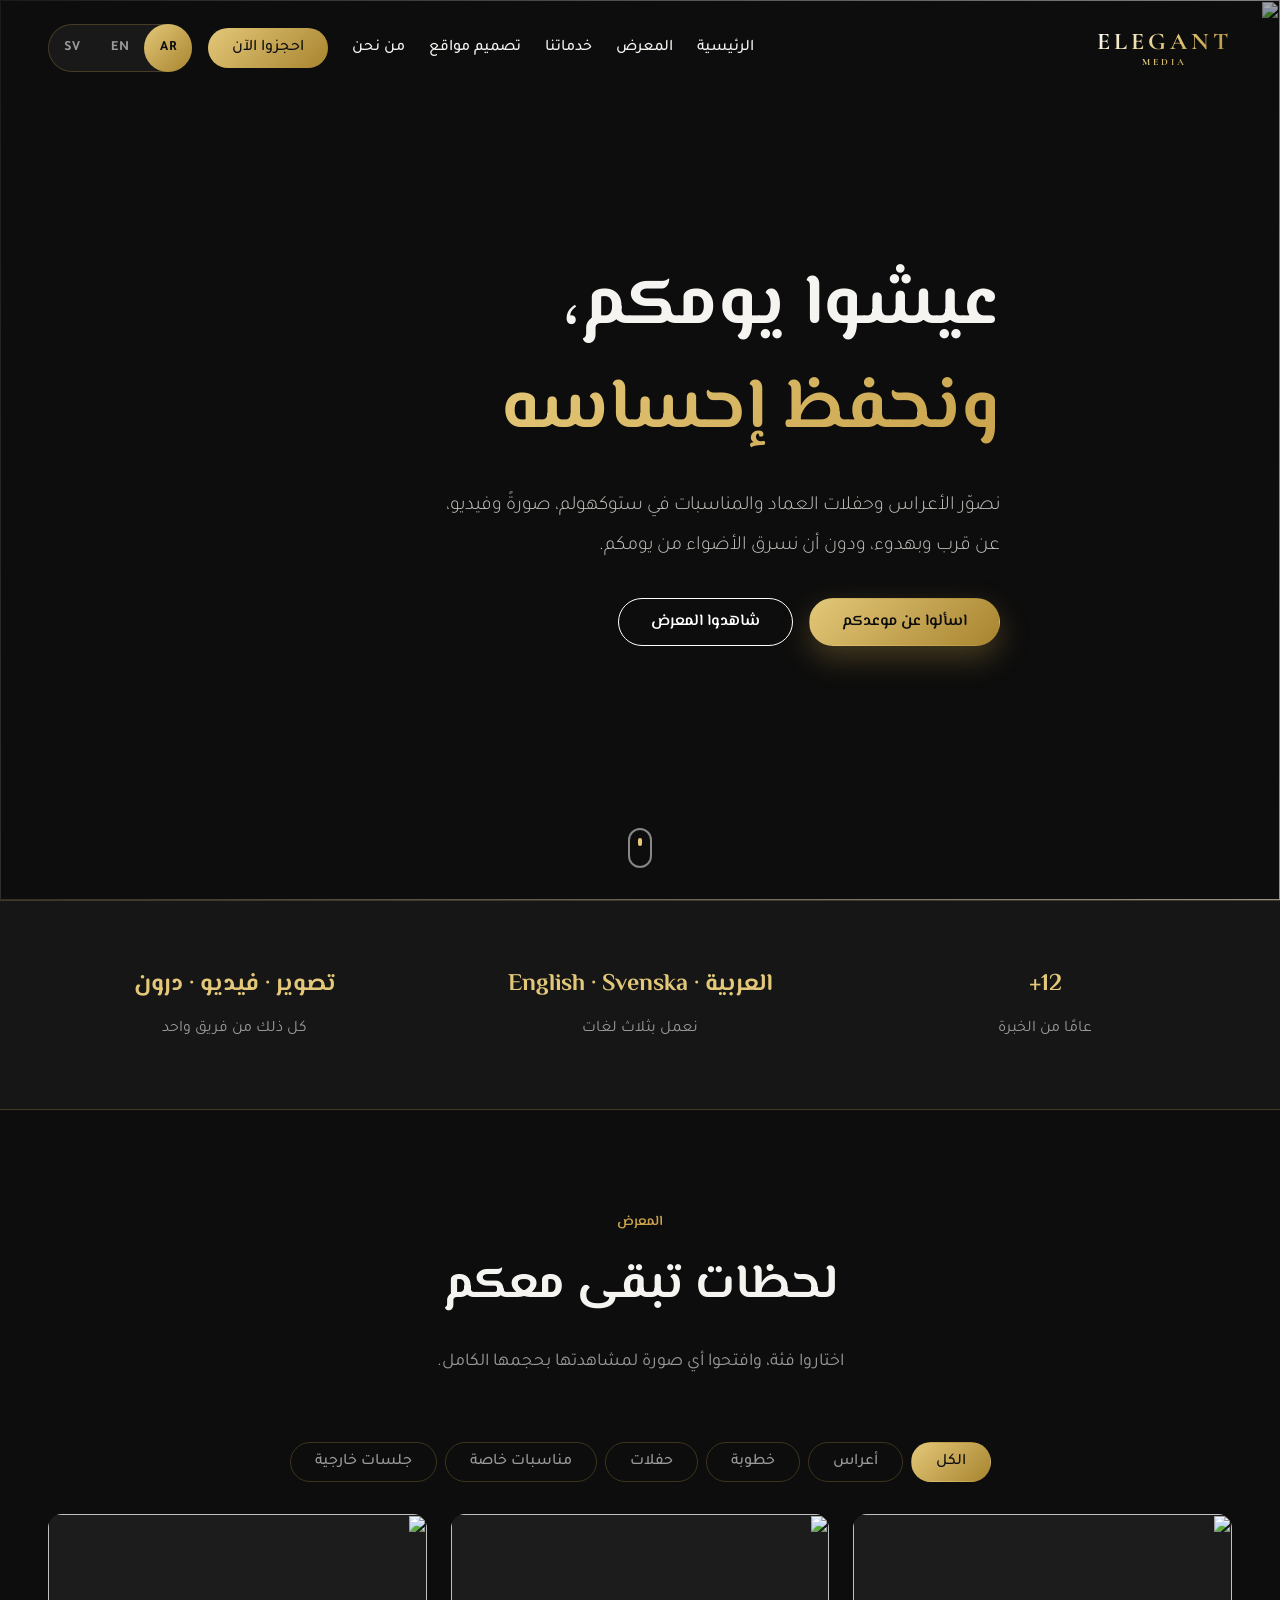
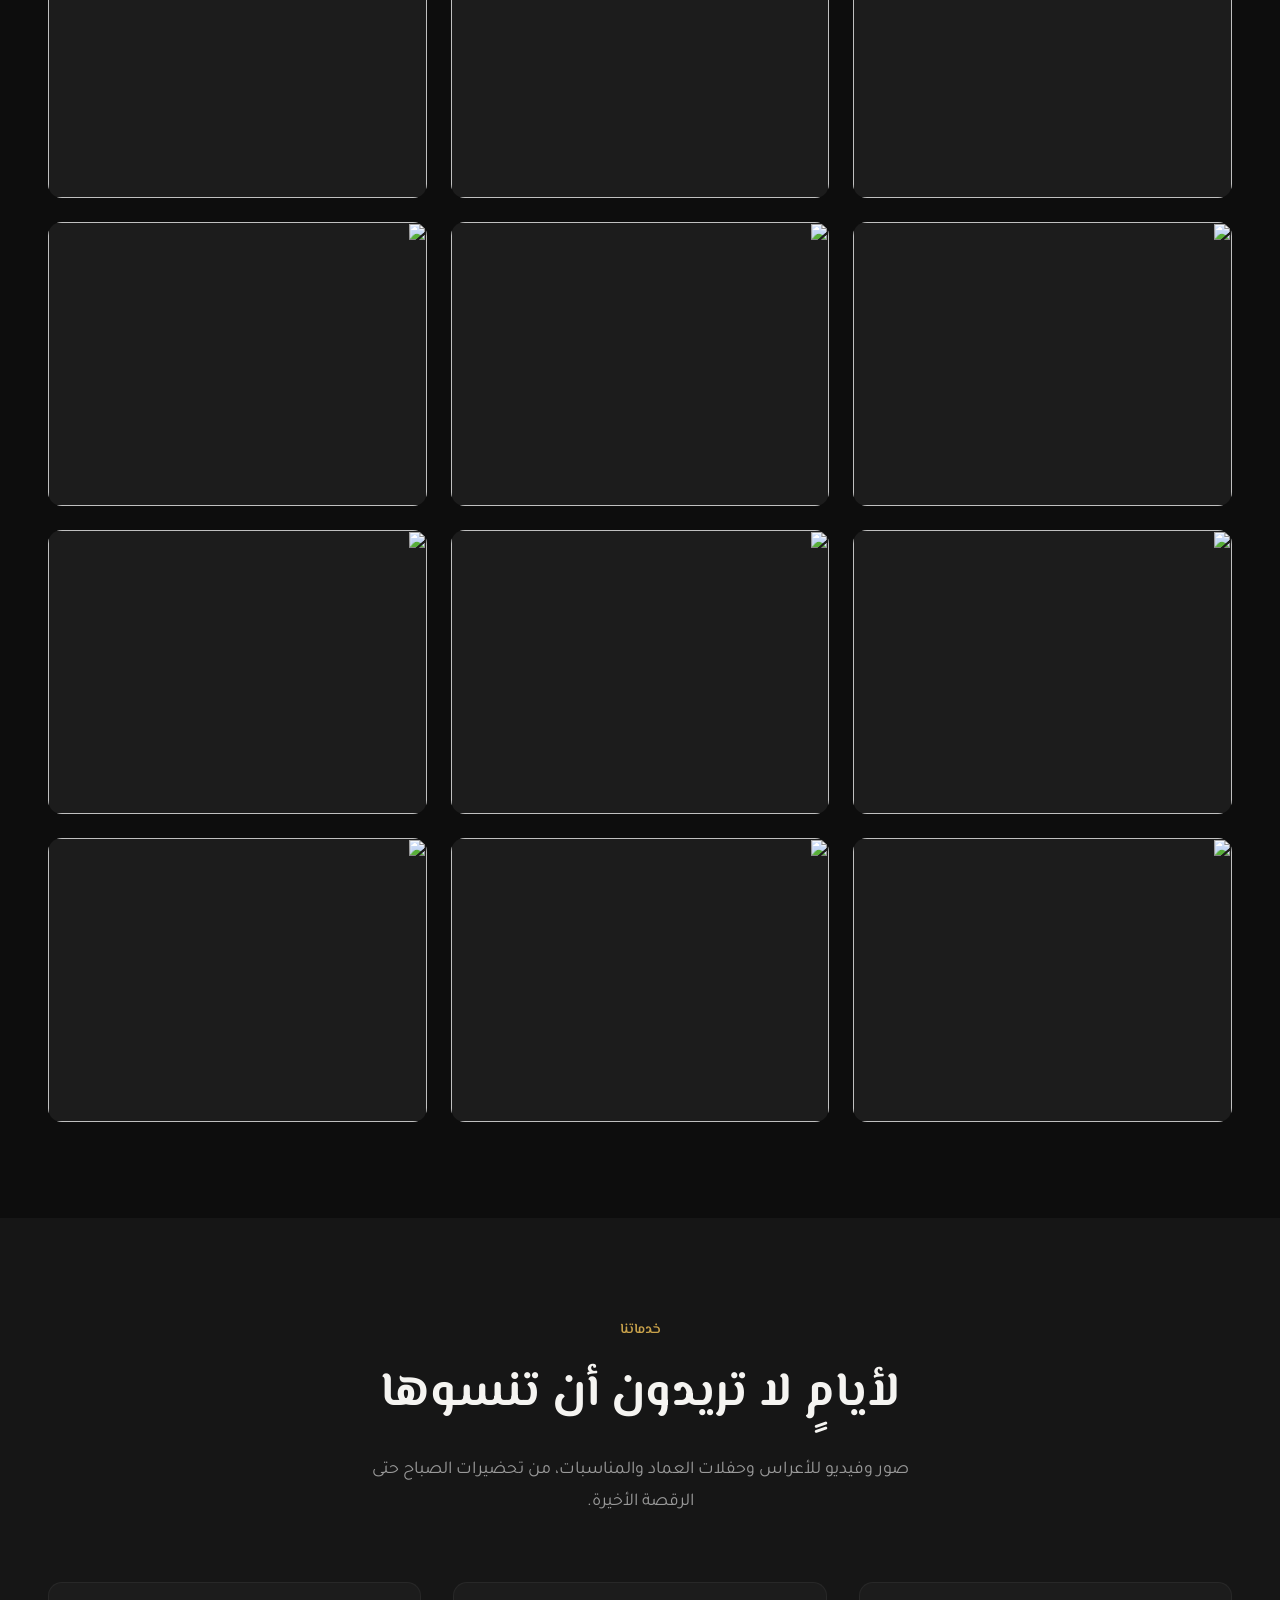
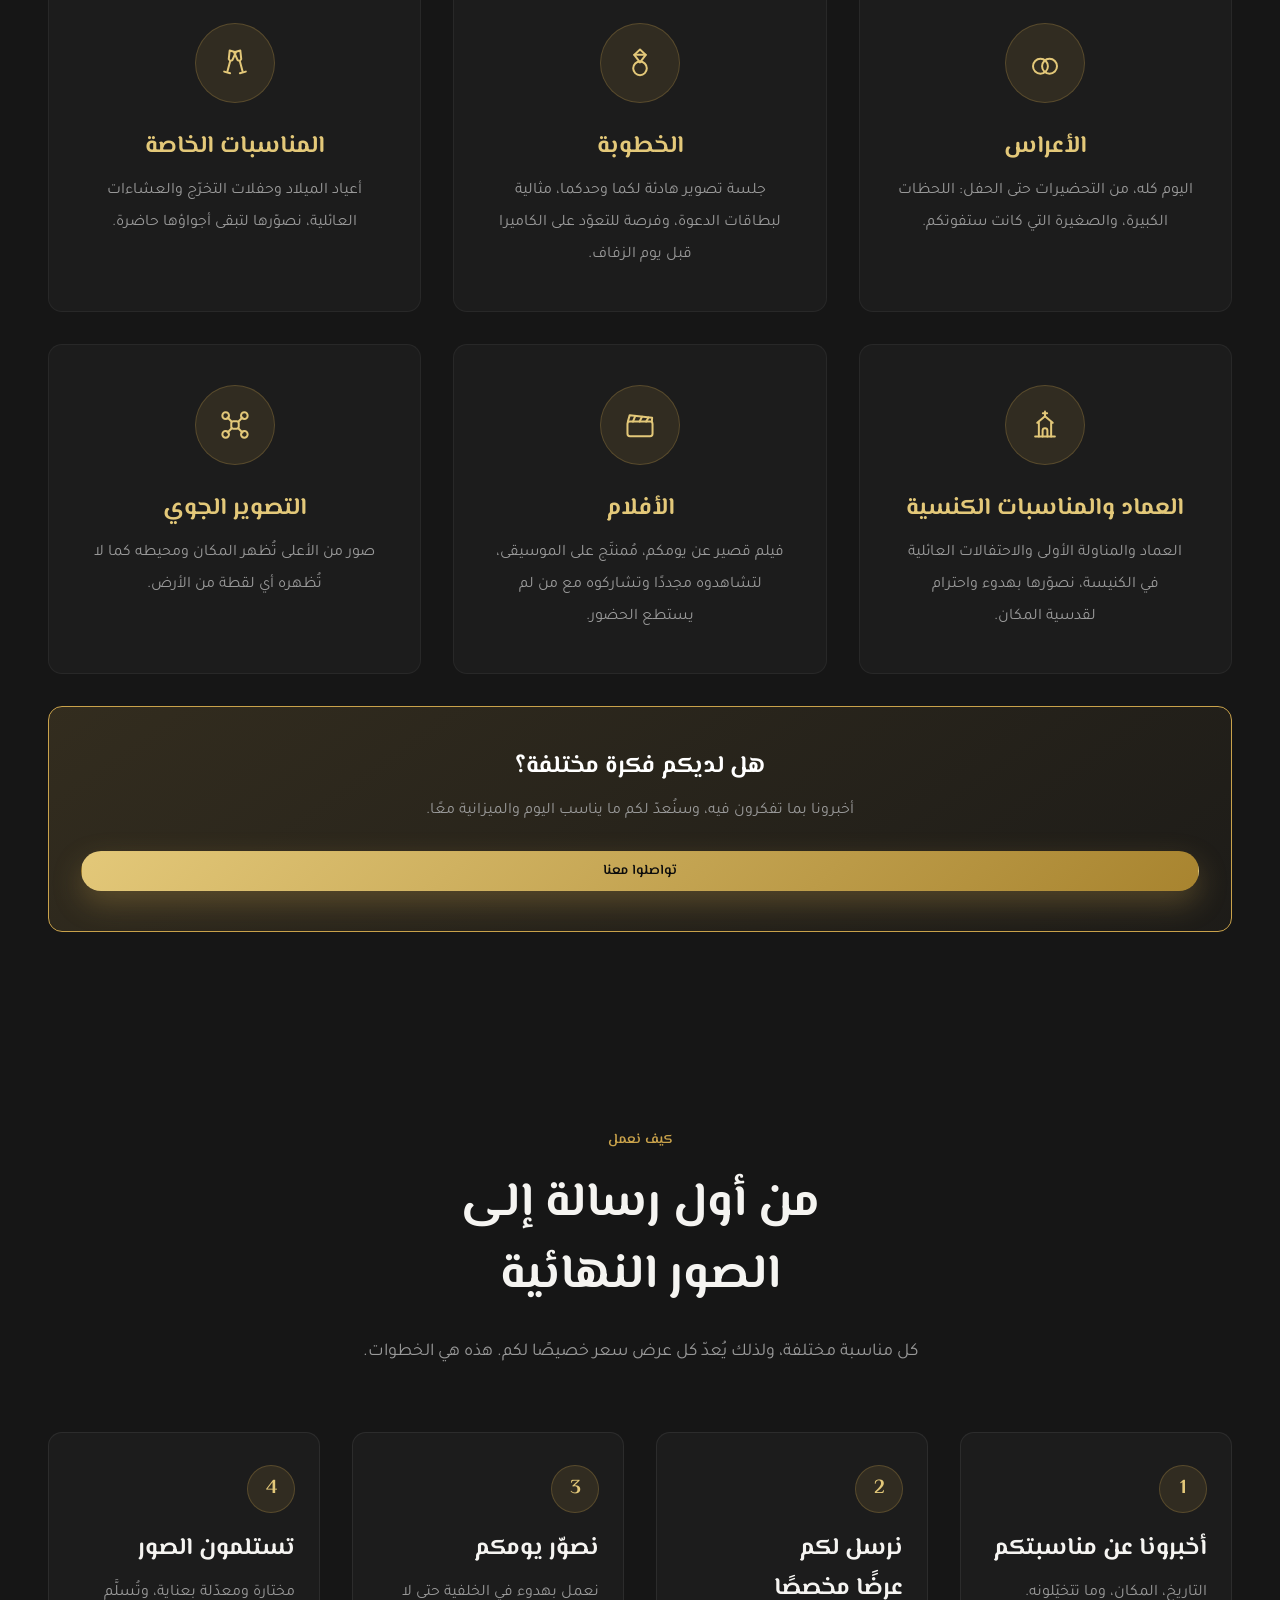
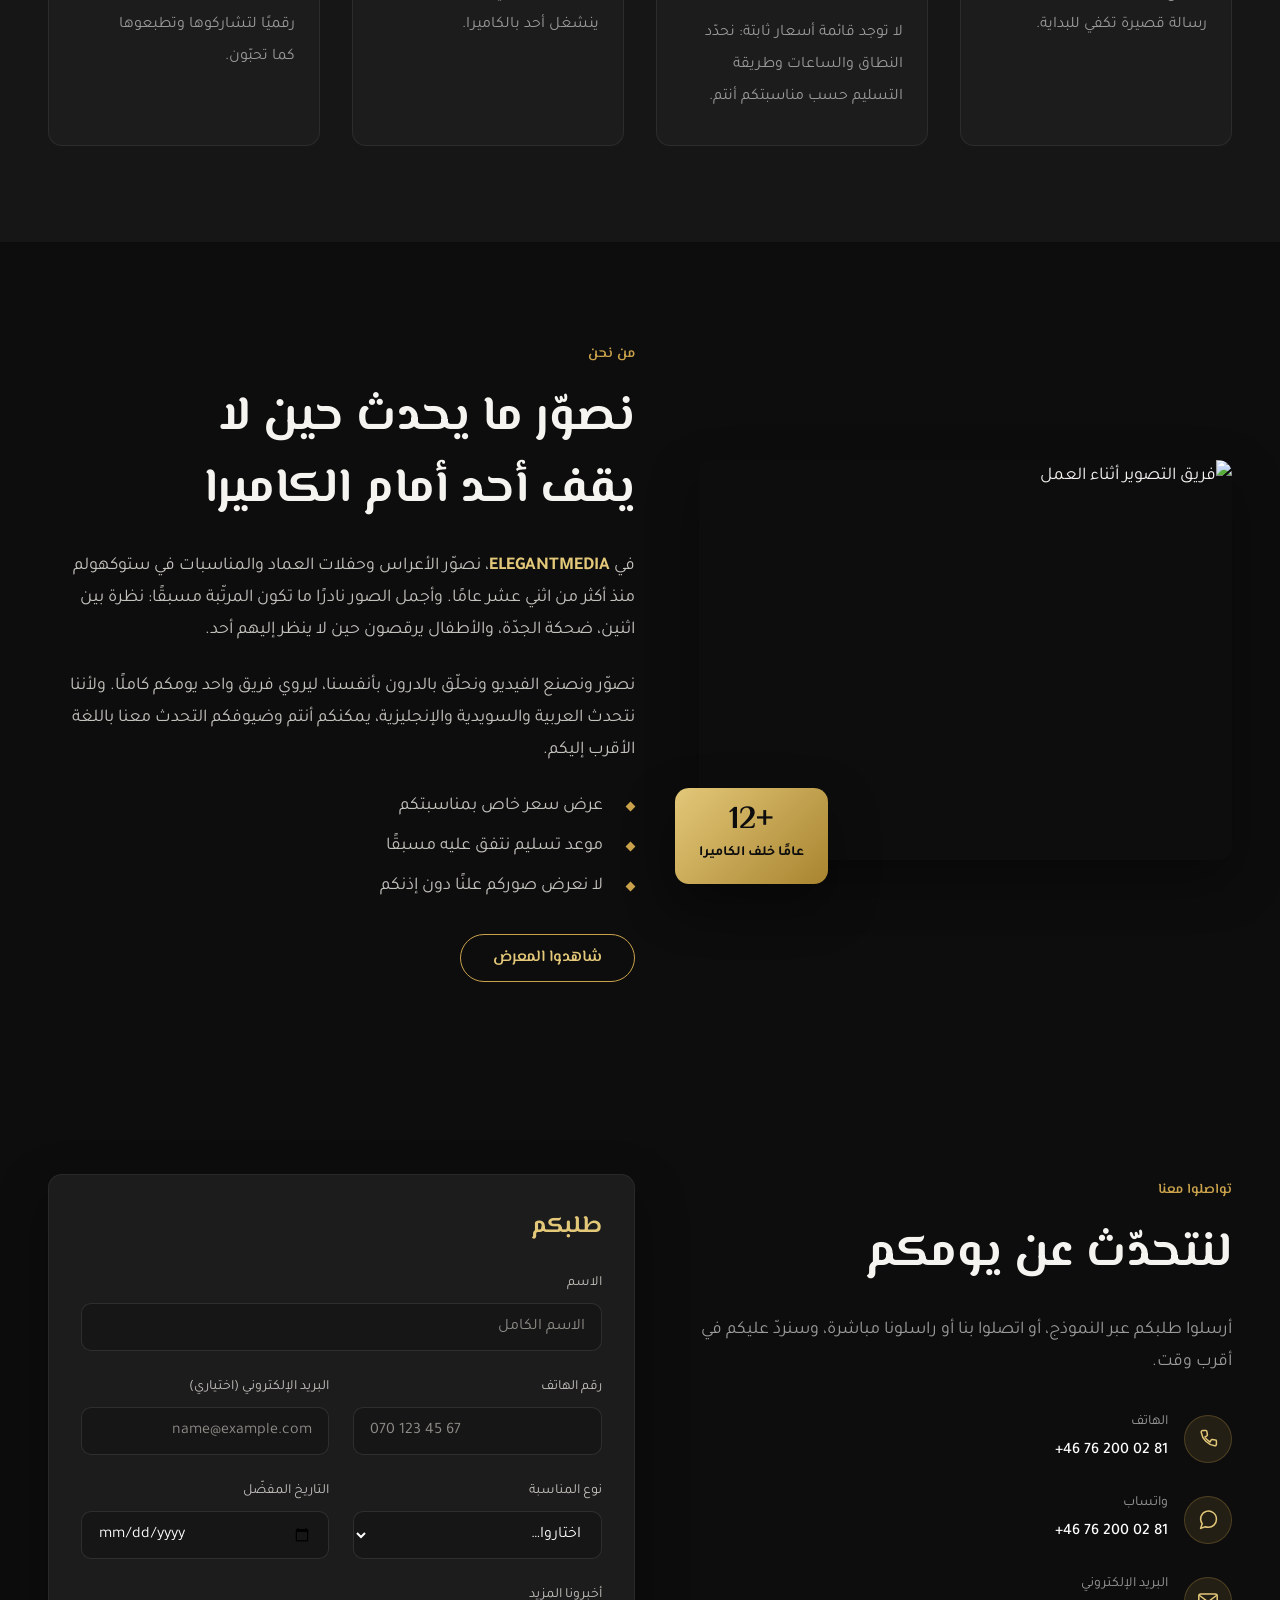
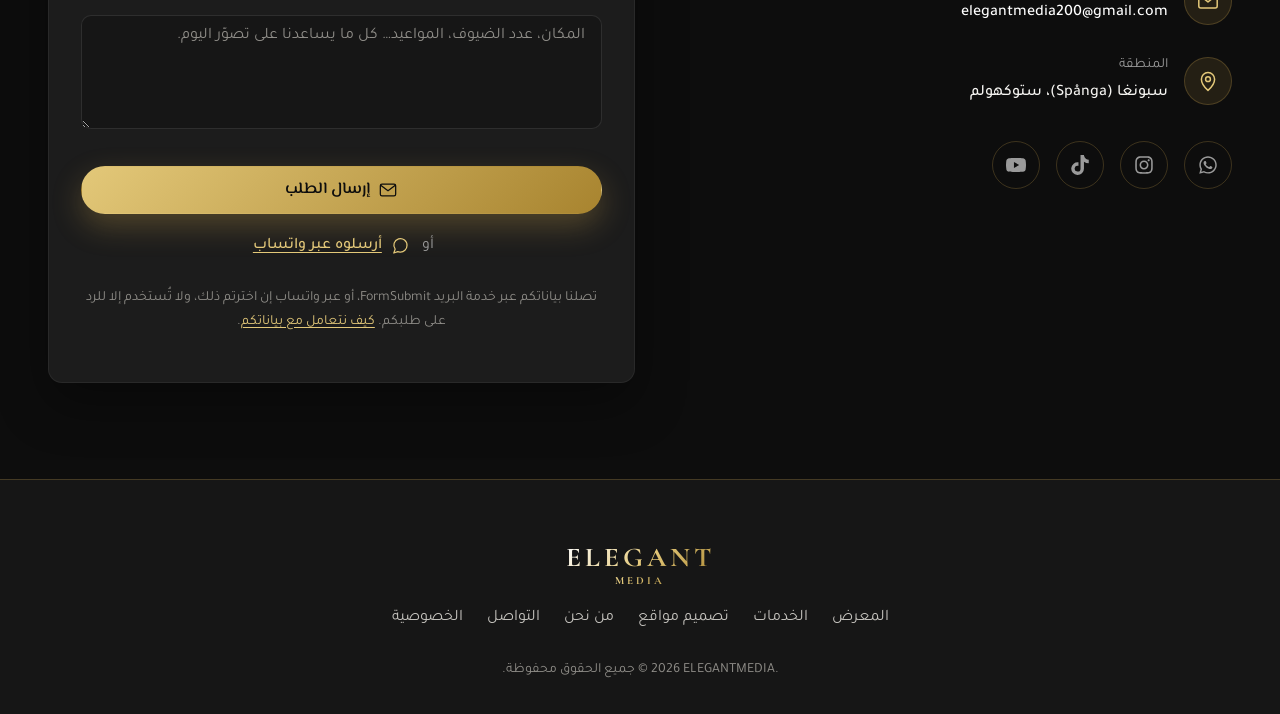
==== ar/index.html @ 74689df8 "Batch 15: hero title one size smaller below 360px The owner asked for the headline to stay on two li" ====
<!DOCTYPE html>
<html lang="ar" dir="rtl" data-root="../">
<!--
  GENERATED by tools/build.py from ../index.html and ../i18n.js - do not edit.
  Any change made here is overwritten by the next build.
-->
<head>
  <meta charset="UTF-8" />
  <meta name="viewport" content="width=device-width, initial-scale=1.0" />
  <meta name="theme-color" content="#0d0d0d" />

  <meta name="author" content="ELEGANTMEDIA" />
  <meta name="robots" content="index, follow" />

  <!-- build:head -->
  <!-- Generated by tools/build.py: edit the wording in i18n.js (meta_* keys). -->
  <title>مصوّر أعراس ومناسبات في ستوكهولم | ELEGANTMEDIA</title>
  <meta name="description" content="تصوير الأعراس وحفلات العماد والمناسبات في ستوكهولم: صور وفيديو وتصوير جوي. عرض سعر خاص بمناسبتكم، ونتحدث العربية والسويدية والإنجليزية." />
  <link rel="canonical" href="https://namarsandil.github.io/Elegant-Media/ar/" />
  <link rel="alternate" hreflang="sv" href="https://namarsandil.github.io/Elegant-Media/" />
  <link rel="alternate" hreflang="en" href="https://namarsandil.github.io/Elegant-Media/en/" />
  <link rel="alternate" hreflang="ar" href="https://namarsandil.github.io/Elegant-Media/ar/" />
  <link rel="alternate" hreflang="x-default" href="https://namarsandil.github.io/Elegant-Media/" />

  <meta property="og:type" content="website" />
  <meta property="og:site_name" content="ELEGANTMEDIA" />
  <meta property="og:locale" content="ar_AR" />
  <meta property="og:locale:alternate" content="sv_SE" />
  <meta property="og:locale:alternate" content="en_GB" />
  <meta property="og:title" content="مصوّر أعراس ومناسبات في ستوكهولم | ELEGANTMEDIA" />
  <meta property="og:description" content="تصوير الأعراس وحفلات العماد والمناسبات في ستوكهولم: صور وفيديو وتصوير جوي. عرض سعر خاص بمناسبتكم، ونتحدث العربية والسويدية والإنجليزية." />
  <meta property="og:url" content="https://namarsandil.github.io/Elegant-Media/ar/" />
  <meta property="og:image" content="https://images.unsplash.com/photo-1519741497674-611481863552?w=1200&amp;h=630&amp;fit=crop&amp;q=80" />
  <meta property="og:image:width" content="1200" />
  <meta property="og:image:height" content="630" />
  <meta property="og:image:alt" content="ELEGANTMEDIA – تصوير فوتوغرافي وفيديو للأعراس والمناسبات في ستوكهولم" />
  <meta name="twitter:card" content="summary_large_image" />

  <!-- The fonts a visitor sees first, fetched straight away (all fonts: fonts/). -->
  <link rel="preload" href="../fonts/el-messiri-arabic.woff2" as="font" type="font/woff2" crossorigin />
  <link rel="preload" href="../fonts/tajawal-400-arabic.woff2" as="font" type="font/woff2" crossorigin />
  <link rel="preload" href="../fonts/cormorant-garamond-logo.woff2" as="font" type="font/woff2" crossorigin />

  <script type="application/ld+json">
  {
    "@context": "https://schema.org",
    "@type": "LocalBusiness",
    "@id": "https://namarsandil.github.io/Elegant-Media/#business",
    "name": "ELEGANTMEDIA",
    "url": "https://namarsandil.github.io/Elegant-Media/",
    "image": "https://images.unsplash.com/photo-1519741497674-611481863552?w=1200&h=630&fit=crop&q=80",
    "telephone": "+46762000281",
    "email": "elegantmedia200@gmail.com",
    "address": {
      "@type": "PostalAddress",
      "addressLocality": "Spånga",
      "postalCode": "163 77",
      "addressRegion": "Stockholms län",
      "addressCountry": "SE"
    },
    "areaServed": [
      "Stockholm",
      "Stockholms län"
    ],
    "knowsLanguage": [
      "sv",
      "en",
      "ar"
    ],
    "sameAs": [
      "https://www.instagram.com/elegant.foto.video/"
    ],
    "description": "تصوير الأعراس وحفلات العماد والمناسبات في ستوكهولم: صور وفيديو وتصوير جوي. عرض سعر خاص بمناسبتكم، ونتحدث العربية والسويدية والإنجليزية."
  }
  </script>
  <!-- /build:head -->

  <!-- Icons -->
  <link rel="icon" href="../favicon.svg" type="image/svg+xml" />
  <link rel="icon" href="../favicon.ico" sizes="16x16 32x32 48x48" />
  <link rel="apple-touch-icon" href="../apple-touch-icon.png" />

  <link rel="stylesheet" href="../styles.css?v=d5d7997366" />

  <!-- defer: downloaded in parallel with the HTML, run in order once parsed -->
  <script src="../i18n.js?v=7b7ee31952" defer></script>
  <script src="../script.js?v=0a73d82513" defer></script>

</head>
<body>

  <svg class="icon-sprite" aria-hidden="true" focusable="false">
    <defs>
      <symbol id="i-rings" viewBox="0 0 24 24">
        <circle cx="8.6" cy="14.4" r="5.6"/>
        <circle cx="15.4" cy="14.4" r="5.6"/>
      </symbol>
      <symbol id="i-ring-gem" viewBox="0 0 24 24">
        <circle cx="12" cy="16" r="5.1"/>
        <path d="M7.7 5.9 L12 1.9 L16.3 5.9 L12 11.5 Z"/>
        <path d="M7.7 5.9 H16.3"/>
      </symbol>
      <symbol id="i-glasses" viewBox="0 0 24 24">
        <g transform="rotate(15 8 12)">
          <path d="M5.6 3 H10.4 L9.4 9.4 Q8 11 6.6 9.4 Z"/>
          <path d="M8 11 V18.4"/><path d="M5.7 19.3 H10.3"/>
        </g>
        <g transform="rotate(-15 16 12)">
          <path d="M13.6 3 H18.4 L17.4 9.4 Q16 11 14.6 9.4 Z"/>
          <path d="M16 11 V18.4"/><path d="M13.7 19.3 H18.3"/>
        </g>
      </symbol>
      <symbol id="i-church" viewBox="0 0 24 24">
        <path d="M12 1.8 V5.2"/>
        <path d="M10.4 3.2 H13.6"/>
        <path d="M6.2 10.4 L12 5.4 L17.8 10.4"/>
        <path d="M7.4 10.4 V20.6"/>
        <path d="M16.6 10.4 V20.6"/>
        <path d="M4.6 20.6 H19.4"/>
        <path d="M10.2 20.6 V16.2 a1.8 1.8 0 0 1 3.6 0 V20.6"/>
      </symbol>
      <symbol id="i-clapper" viewBox="0 0 24 24">
        <rect x="2.6" y="9.4" width="18.8" height="11" rx="1.8"/>
        <path d="M2.9 9.4 L4.3 4.6 L21.1 6.6 L20.9 9.4"/>
        <path d="M8.5 5.2 L6.7 9.4"/>
        <path d="M13.5 5.8 L11.7 9.4"/>
        <path d="M18.4 6.4 L16.6 9.4"/>
      </symbol>
      <symbol id="i-drone" viewBox="0 0 24 24">
        <rect x="9.2" y="9.2" width="5.6" height="5.6" rx="1.6"/>
        <path d="M9.2 9.2 L6.4 6.4"/><path d="M14.8 9.2 L17.6 6.4"/>
        <path d="M9.2 14.8 L6.4 17.6"/><path d="M14.8 14.8 L17.6 17.6"/>
        <circle cx="5" cy="5" r="2.5"/>
        <circle cx="19" cy="5" r="2.5"/>
        <circle cx="5" cy="19" r="2.5"/>
        <circle cx="19" cy="19" r="2.5"/>
      </symbol>
      <symbol id="i-phone" viewBox="0 0 24 24">
        <path d="M6.8 3.6h3.1a1 1 0 0 1 1 .9l.5 3.4a1 1 0 0 1-.5 1L9 10a13 13 0 0 0 5 5l1.1-1.9a1 1 0 0 1 1-.5l3.4.5a1 1 0 0 1 .9 1v3.1a1.6 1.6 0 0 1-1.7 1.6A16.5 16.5 0 0 1 5.2 5.3 1.6 1.6 0 0 1 6.8 3.6z"/>
      </symbol>
      <symbol id="i-chat" viewBox="0 0 24 24">
        <path d="M20.4 11.4a7.9 7.9 0 0 1-8.4 7.9 8.6 8.6 0 0 1-2.7-.5L4.6 20.4l1.6-4.7A7.9 7.9 0 1 1 20.4 11.4z"/>
      </symbol>
      <symbol id="i-mail" viewBox="0 0 24 24">
        <rect x="2.8" y="5" width="18.4" height="14" rx="2"/>
        <path d="M3.6 6.5 L12 12.9 L20.4 6.5"/>
      </symbol>
      <symbol id="i-pin" viewBox="0 0 24 24">
        <path d="M12 21.4s-6.6-5.9-6.6-11.2a6.6 6.6 0 0 1 13.2 0c0 5.3-6.6 11.2-6.6 11.2z"/>
        <circle cx="12" cy="10.2" r="2.4"/>
      </symbol>
      <symbol id="i-expand" viewBox="0 0 24 24">
        <path d="M14.6 4.6h4.8v4.8"/><path d="M9.4 19.4H4.6v-4.8"/>
        <path d="M19.4 4.6 L13.6 10.4"/><path d="M4.6 19.4 L10.4 13.6"/>
      </symbol>
    </defs>
  </svg>

  <a href="#main" class="skip-link" data-i18n="a11y_skip">الانتقال إلى المحتوى</a>

  <!-- ===== Header / Navbar ===== -->
  <header class="navbar" id="navbar">
    <div class="container nav-inner">
      <a href="#hero" class="logo">
        <span class="logo-text">ELEGANT<span class="logo-suffix">MEDIA</span></span>
      </a>

      <nav class="nav-links" id="navLinks">
        <a href="#hero" data-i18n="nav_home">الرئيسية</a>
        <a href="#gallery" data-i18n="nav_gallery">المعرض</a>
        <a href="#services" data-i18n="nav_services">خدماتنا</a>
        <a href="webbdesign.html" data-i18n="nav_webdesign">تصميم مواقع</a>
        <a href="#about" data-i18n="nav_about">من نحن</a>
        <a href="#contact" class="nav-cta" data-i18n="nav_book">احجزوا الآن</a>
      </nav>

      <div class="nav-actions">
        <!-- build:lang-switch -->
        <div class="lang-switch" id="langSwitch" role="group" data-i18n-aria="a11y_lang" aria-label="اختيار اللغة">
          <a class="lang-btn active" href="./" hreflang="ar" lang="ar" aria-current="page">AR</a>
          <a class="lang-btn" href="../en/" hreflang="en" lang="en">EN</a>
          <a class="lang-btn" href="../" hreflang="sv" lang="sv">SV</a>
        </div>
        <!-- /build:lang-switch -->
        <button class="nav-toggle" id="navToggle" type="button"
                aria-expanded="false" aria-controls="navLinks"
                data-i18n-aria="a11y_menu" aria-label="القائمة">
          <span></span><span></span><span></span>
        </button>
      </div>
    </div>
  </header>

  <main id="main">

  <!-- ===== Hero ===== -->
  <section class="hero" id="hero">
    <!-- A real <img> rather than a CSS background: the browser's preloader can
         find it while the HTML is still parsing, instead of waiting for the
         stylesheet. This is the largest element on screen, so it decides how
         fast the page feels. srcset stops phones downloading the 1920px file. -->
    <img class="hero-bg" alt="" fetchpriority="high" decoding="async"
         width="1920" height="1080"
         src="https://images.unsplash.com/photo-1519741497674-611481863552?w=1280&h=720&fit=crop&q=62&fm=webp"
         srcset="https://images.unsplash.com/photo-1519741497674-611481863552?w=768&h=432&fit=crop&q=72&fm=webp 768w, https://images.unsplash.com/photo-1519741497674-611481863552?w=1280&h=720&fit=crop&q=62&fm=webp 1280w, https://images.unsplash.com/photo-1519741497674-611481863552?w=1920&h=1080&fit=crop&q=52&fm=webp 1920w"
         sizes="100vw" />
    <div class="hero-overlay"></div>
    <div class="container hero-content">
      <h1 class="hero-title reveal"><span data-i18n="hero_title">عيشوا يومكم،</span><br><span class="grad" data-i18n="hero_title_span">ونحفظ إحساسه</span></h1>
      <p class="hero-sub reveal" data-i18n="hero_sub">نصوّر الأعراس وحفلات العماد والمناسبات في ستوكهولم، صورةً وفيديو، عن قرب وبهدوء، ودون أن نسرق الأضواء من يومكم.</p>
      <div class="hero-actions reveal">
        <a href="#contact" class="btn btn-gold" data-i18n="hero_book">اسألوا عن موعدكم</a>
        <a href="#gallery" class="btn btn-outline" data-i18n="hero_view">شاهدوا المعرض</a>
      </div>
    </div>
    <a href="#gallery" class="scroll-down" data-i18n-aria="a11y_scroll" aria-label="الانتقال إلى المعرض"><span></span></a>
  </section>

  <!-- ===== Trust strip =====
       Was four counters: 850 weddings, 12 years, 127 five-star reviews and 40
       awards. The owner has confirmed only the twelve years is real, so the
       other three are gone rather than adjusted. What replaces them are plain
       facts about the studio - the three languages in particular are a genuine
       differentiator and a stronger signal than an invented award count. -->
  <section class="stats">
    <div class="container stats-grid">
      <div class="stat reveal">
        <strong data-count="12">12<span class="stat-plus">+</span></strong>
        <span data-i18n="stat_years">عامًا من الخبرة</span>
      </div>
      <div class="stat reveal">
        <strong data-i18n="stat_langs_v">العربية · <span lang="en">English</span> · <span lang="sv">Svenska</span></strong>
        <span data-i18n="stat_langs">نعمل بثلاث لغات</span>
      </div>
      <div class="stat reveal">
        <strong data-i18n="stat_services_v">تصوير · فيديو · درون</strong>
        <span data-i18n="stat_services">كل ذلك من فريق واحد</span>
      </div>
    </div>
  </section>

  <!-- ===== Gallery ===== -->
  <section class="section gallery-section" id="gallery">
    <div class="container">
      <div class="section-head reveal">
        <span class="section-tag" data-i18n="gallery_tag">المعرض</span>
        <h2 data-i18n="gallery_title">لحظات تبقى معكم</h2>
        <p data-i18n="gallery_desc">اختاروا فئة، وافتحوا أي صورة لمشاهدتها بحجمها الكامل.</p>
      </div>

      <div class="filters reveal" id="filters">
        <button type="button" class="filter active" data-filter="all" aria-pressed="true" data-i18n="filter_all">الكل</button>
        <button type="button" class="filter" data-filter="wedding" aria-pressed="false" data-i18n="filter_wedding">أعراس</button>
        <button type="button" class="filter" data-filter="engagement" aria-pressed="false" data-i18n="filter_engagement">خطوبة</button>
        <button type="button" class="filter" data-filter="party" aria-pressed="false" data-i18n="filter_party">حفلات</button>
        <button type="button" class="filter" data-filter="special" aria-pressed="false" data-i18n="filter_special">مناسبات خاصة</button>
        <button type="button" class="filter" data-filter="outdoor" aria-pressed="false" data-i18n="filter_outdoor">جلسات خارجية</button>
      </div>

      <div class="gallery-grid" id="galleryGrid"><!-- filled by JS --></div>
    </div>
  </section>

  <!-- ===== Services ===== -->
  <section class="section services-section" id="services">
    <div class="container">
      <div class="section-head reveal">
        <span class="section-tag" data-i18n="services_tag">خدماتنا</span>
        <h2 data-i18n="services_title">لأيامٍ لا تريدون أن تنسوها</h2>
        <p data-i18n="services_desc">صور وفيديو للأعراس وحفلات العماد والمناسبات، من تحضيرات الصباح حتى الرقصة الأخيرة.</p>
      </div>

      <div class="services-grid">
        <article class="service-card reveal">
          <div class="service-icon"><svg class="icon" aria-hidden="true"><use href="#i-rings"/></svg></div>
          <h3 data-i18n="svc_wedding_t">الأعراس</h3>
          <p data-i18n="svc_wedding_d">اليوم كله، من التحضيرات حتى الحفل: اللحظات الكبيرة، والصغيرة التي كانت ستفوتكم.</p>
        </article>
        <article class="service-card reveal">
          <div class="service-icon"><svg class="icon" aria-hidden="true"><use href="#i-ring-gem"/></svg></div>
          <h3 data-i18n="svc_engagement_t">الخطوبة</h3>
          <p data-i18n="svc_engagement_d">جلسة تصوير هادئة لكما وحدكما، مثالية لبطاقات الدعوة، وفرصة للتعوّد على الكاميرا قبل يوم الزفاف.</p>
        </article>
        <article class="service-card reveal">
          <div class="service-icon"><svg class="icon" aria-hidden="true"><use href="#i-glasses"/></svg></div>
          <h3 data-i18n="svc_special_t">المناسبات الخاصة</h3>
          <p data-i18n="svc_special_d">أعياد الميلاد وحفلات التخرّج والعشاءات العائلية، نصوّرها لتبقى أجواؤها حاضرة.</p>
        </article>
        <article class="service-card reveal">
          <div class="service-icon"><svg class="icon" aria-hidden="true"><use href="#i-church"/></svg></div>
          <h3 data-i18n="svc_christening_t">العماد والمناسبات الكنسية</h3>
          <p data-i18n="svc_christening_d">العماد والمناولة الأولى والاحتفالات العائلية في الكنيسة، نصوّرها بهدوء واحترام لقدسية المكان.</p>
        </article>
        <article class="service-card reveal">
          <div class="service-icon"><svg class="icon" aria-hidden="true"><use href="#i-clapper"/></svg></div>
          <h3 data-i18n="svc_video_t">الأفلام</h3>
          <p data-i18n="svc_video_d">فيلم قصير عن يومكم، مُمنتَج على الموسيقى، لتشاهدوه مجددًا وتشاركوه مع من لم يستطع الحضور.</p>
        </article>
        <article class="service-card reveal">
          <div class="service-icon"><svg class="icon" aria-hidden="true"><use href="#i-drone"/></svg></div>
          <h3 data-i18n="svc_drone_t">التصوير الجوي</h3>
          <p data-i18n="svc_drone_d">صور من الأعلى تُظهر المكان ومحيطه كما لا تُظهره أي لقطة من الأرض.</p>
        </article>
        <article class="service-card service-card--cta reveal">
          <h3 data-i18n="svc_cta_t">هل لديكم فكرة مختلفة؟</h3>
          <p data-i18n="svc_cta_d">أخبرونا بما تفكرون فيه، وسنُعدّ لكم ما يناسب اليوم والميزانية معًا.</p>
          <a href="#contact" class="btn btn-gold btn-sm" data-i18n="svc_cta_btn">تواصلوا معنا</a>
        </article>
      </div>
    </div>
  </section>

  <!-- ===== How it works =====
       Sits between Services and About deliberately. Price is the first
       question most visitors have, and this studio quotes per event rather
       than publishing a list - so this section answers what a price list
       normally answers (what happens, in what order, what you end up with)
       and says plainly why there is no fixed figure. -->
  <section class="section steps-section" id="how">
    <div class="container">
      <div class="section-head reveal">
        <span class="section-tag" data-i18n="how_tag">كيف نعمل</span>
        <h2 data-i18n="how_title">من أول رسالة إلى الصور النهائية</h2>
        <p data-i18n="how_desc">كل مناسبة مختلفة، ولذلك يُعدّ كل عرض سعر خصيصًا لكم. هذه هي الخطوات.</p>
      </div>

      <ol class="steps">
        <li class="step reveal">
          <span class="step-num" aria-hidden="true">1</span>
          <h3 data-i18n="how_1_t">أخبرونا عن مناسبتكم</h3>
          <p data-i18n="how_1_d">التاريخ، المكان، وما تتخيّلونه. رسالة قصيرة تكفي للبداية.</p>
        </li>
        <li class="step reveal">
          <span class="step-num" aria-hidden="true">2</span>
          <h3 data-i18n="how_2_t">نرسل لكم عرضًا مخصصًا</h3>
          <p data-i18n="how_2_d">لا توجد قائمة أسعار ثابتة: نحدّد النطاق والساعات وطريقة التسليم حسب مناسبتكم أنتم.</p>
        </li>
        <li class="step reveal">
          <span class="step-num" aria-hidden="true">3</span>
          <h3 data-i18n="how_3_t">نصوّر يومكم</h3>
          <p data-i18n="how_3_d">نعمل بهدوء في الخلفية حتى لا ينشغل أحد بالكاميرا.</p>
        </li>
        <li class="step reveal">
          <span class="step-num" aria-hidden="true">4</span>
          <h3 data-i18n="how_4_t">تستلمون الصور</h3>
          <p data-i18n="how_4_d">مختارة ومعدّلة بعناية، وتُسلَّم رقميًا لتشاركوها وتطبعوها كما تحبّون.</p>
        </li>
      </ol>
    </div>
  </section>

  <!-- ===== About ===== -->
  <section class="section about-section" id="about">
    <div class="container about-inner">
      <div class="about-media reveal">
        <img width="900" height="675" loading="lazy" decoding="async"
             src="https://images.unsplash.com/photo-1554048612-b6a482bc67e5?w=900&h=675&fit=crop&q=66&fm=webp"
             srcset="https://images.unsplash.com/photo-1554048612-b6a482bc67e5?w=450&h=338&fit=crop&q=75&fm=webp 450w, https://images.unsplash.com/photo-1554048612-b6a482bc67e5?w=675&h=506&fit=crop&q=70&fm=webp 675w, https://images.unsplash.com/photo-1554048612-b6a482bc67e5?w=900&h=675&fit=crop&q=66&fm=webp 900w, https://images.unsplash.com/photo-1554048612-b6a482bc67e5?w=1350&h=1013&fit=crop&q=55&fm=webp 1350w"
             sizes="(min-width: 1024px) 45vw, 92vw"
             data-i18n-alt="about_img_alt" alt="فريق التصوير أثناء العمل" />
        <div class="about-badge"><strong>+12</strong><span data-i18n="about_badge_text">عامًا خلف الكاميرا</span></div>
      </div>
      <div class="about-text reveal">
        <span class="section-tag" data-i18n="about_tag">من نحن</span>
        <h2 data-i18n="about_title">نصوّر ما يحدث حين لا يقف أحد أمام الكاميرا</h2>
        <p data-i18n="about_p1">في <strong>ELEGANTMEDIA</strong>، نصوّر الأعراس وحفلات العماد والمناسبات في ستوكهولم منذ أكثر من اثني عشر عامًا. وأجمل الصور نادرًا ما تكون المرتّبة مسبقًا: نظرة بين اثنين، ضحكة الجدّة، والأطفال يرقصون حين لا ينظر إليهم أحد.</p>
        <p data-i18n="about_p2">نصوّر ونصنع الفيديو ونحلّق بالدرون بأنفسنا، ليروي فريق واحد يومكم كاملًا. ولأننا نتحدث العربية والسويدية والإنجليزية، يمكنكم أنتم وضيوفكم التحدث معنا باللغة الأقرب إليكم.</p>
        <ul class="about-list">
          <li data-i18n="about_li1">عرض سعر خاص بمناسبتكم</li>
          <li data-i18n="about_li2">موعد تسليم نتفق عليه مسبقًا</li>
          <li data-i18n="about_li3">لا نعرض صوركم علنًا دون إذنكم</li>
        </ul>
        <a href="#gallery" class="btn btn-dark" data-i18n="about_btn">شاهدوا المعرض</a>
      </div>
    </div>
  </section>

  <!-- ===== Contact ===== -->
  <section class="section contact-section" id="contact">
    <div class="container contact-inner">
      <div class="contact-info reveal">
        <span class="section-tag" data-i18n="contact_tag">تواصلوا معنا</span>
        <h2 data-i18n="contact_title">لنتحدّث عن يومكم</h2>
        <p data-i18n="contact_desc">أرسلوا طلبكم عبر النموذج، أو اتصلوا بنا أو راسلونا مباشرة، وسنردّ عليكم في أقرب وقت.</p>

        <ul class="contact-list">
          <li>
            <span class="ci-icon"><svg class="icon" aria-hidden="true"><use href="#i-phone"/></svg></span>
            <div><span id="ci-phone-label" data-i18n="contact_phone">الهاتف</span><a id="ci-phone" href="tel:+46762000281" dir="ltr" aria-labelledby="ci-phone-label ci-phone">+46 76 200 02 81</a></div>
          </li>
          <li>
            <span class="ci-icon"><svg class="icon" aria-hidden="true"><use href="#i-chat"/></svg></span>
            <div><span id="ci-whatsapp-label" data-i18n="contact_whatsapp">واتساب</span><a id="ci-whatsapp" href="https://wa.me/46762000281" target="_blank" rel="noopener" dir="ltr" aria-labelledby="ci-whatsapp-label ci-whatsapp">+46 76 200 02 81</a></div>
          </li>
          <li>
            <span class="ci-icon"><svg class="icon" aria-hidden="true"><use href="#i-mail"/></svg></span>
            <div><span data-i18n="contact_email">البريد الإلكتروني</span><a href="mailto:elegantmedia200@gmail.com">elegantmedia200@gmail.com</a></div>
          </li>
          <li>
            <span class="ci-icon"><svg class="icon" aria-hidden="true"><use href="#i-pin"/></svg></span>
            <div><span data-i18n="contact_area">المنطقة</span><p class="ci-value" data-i18n="contact_area_v">سبونغا (Spånga)، ستوكهولم</p></div>
          </li>
        </ul>

        <div class="socials">
          <a href="https://wa.me/46762000281" class="social-icon" aria-label="WhatsApp" target="_blank" rel="noopener">
            <svg viewBox="0 0 448 512" fill="currentColor" aria-hidden="true"><path d="M380.9 97.1C339 55.1 283.2 32 223.9 32c-122.4 0-222 99.6-222 222 0 39.1 10.2 77.3 29.6 111L0 480l117.7-30.9c32.4 17.7 68.9 27 106.1 27h.1c122.3 0 224.1-99.6 224.1-222 0-59.3-25.2-115-67.1-157zm-157 341.6c-33.2 0-65.7-8.9-94-25.7l-6.7-4-69.8 18.3L72 359.2l-4.4-7c-18.5-29.4-28.2-63.3-28.2-98.2 0-101.7 82.8-184.5 184.6-184.5 49.3 0 95.6 19.2 130.4 54.1 34.8 34.9 56.2 81.2 56.1 130.5 0 101.8-84.9 184.6-186.6 184.6zm101.2-138.2c-5.5-2.8-33-16.3-38.1-18.2-5.1-1.9-8.8-2.8-12.5 2.8-3.7 5.6-14.3 18.2-17.6 22-3.2 3.7-6.5 4.2-12 1.4-32.6-16.3-54-29.1-75.5-66-5.7-9.8 5.7-9.1 16.3-30.3 1.8-3.7.9-6.9-.5-9.7-1.4-2.8-12.5-30.1-17.1-41.2-4.5-10.8-9.1-9.3-12.5-9.5-3.2-.2-6.9-.2-10.6-.2-3.7 0-9.7 1.4-14.8 6.9-5.1 5.6-19.4 19-19.4 46.3 0 27.3 19.9 53.7 22.6 57.4 2.8 3.7 39.1 59.7 94.8 83.8 35.2 15.2 49 16.5 66.6 13.9 10.7-1.6 33-13.5 37.6-26.6 4.6-13.1 4.6-24.3 3.2-26.6-1.3-2.5-5-3.9-10.5-6.6z"/></svg>
          </a>
          <a href="https://www.instagram.com/elegant.foto.video/" class="social-icon" aria-label="Instagram" target="_blank" rel="noopener">
            <svg viewBox="0 0 448 512" fill="currentColor" aria-hidden="true"><path d="M224.1 141c-63.6 0-114.9 51.3-114.9 114.9s51.3 114.9 114.9 114.9S339 319.5 339 255.9 287.7 141 224.1 141zm0 189.6c-41.1 0-74.7-33.5-74.7-74.7s33.5-74.7 74.7-74.7 74.7 33.5 74.7 74.7-33.6 74.7-74.7 74.7zm146.4-194.3c0 14.9-12 26.8-26.8 26.8-14.9 0-26.8-12-26.8-26.8s12-26.8 26.8-26.8 26.8 12 26.8 26.8zm76.1 27.2c-1.7-35.9-9.9-67.7-36.2-93.9-26.2-26.2-58-34.4-93.9-36.2-37-2.1-147.9-2.1-184.9 0-35.8 1.7-67.6 9.9-93.9 36.1s-34.4 58-36.2 93.9c-2.1 37-2.1 147.9 0 184.9 1.7 35.9 9.9 67.7 36.2 93.9s58 34.4 93.9 36.2c37 2.1 147.9 2.1 184.9 0 35.9-1.7 67.7-9.9 93.9-36.2 26.2-26.2 34.4-58 36.2-93.9 2.1-37 2.1-147.8 0-184.8zM398.8 388c-7.8 19.6-22.9 34.7-42.6 42.6-29.5 11.7-99.5 9-132.1 9s-102.7 2.6-132.1-9c-19.6-7.8-34.7-22.9-42.6-42.6-11.7-29.5-9-99.5-9-132.1s-2.6-102.7 9-132.1c7.8-19.6 22.9-34.7 42.6-42.6 29.5-11.7 99.5-9 132.1-9s102.7-2.6 132.1 9c19.6 7.8 34.7 22.9 42.6 42.6 11.7 29.5 9 99.5 9 132.1s2.7 102.7-9 132.1z"/></svg>
          </a>
          <a href="https://www.tiktok.com/@chukrifreedom" class="social-icon" aria-label="TikTok" target="_blank" rel="noopener">
            <svg viewBox="0 0 448 512" fill="currentColor" aria-hidden="true"><path d="M448 209.91a210.06 210.06 0 0 1-122.77-39.25V349.38A162.55 162.55 0 1 1 185 188.31V278.2a74.62 74.62 0 1 0 52.23 71.18V0h88.44a121.18 121.18 0 0 0 1.86 22.17h.02A122.18 122.18 0 0 0 381 102.39a121.43 121.43 0 0 0 67 20.14Z"/></svg>
          </a>
          <a href="https://www.youtube.com/@ArtNovaMEDIA" class="social-icon" aria-label="YouTube" target="_blank" rel="noopener">
            <svg viewBox="0 0 24 24" fill="currentColor" aria-hidden="true"><path d="M23.498 6.186a2.994 2.994 0 0 0-2.112-2.117C19.505 3.545 12 3.545 12 3.545s-7.505 0-9.386.524A2.994 2.994 0 0 0 .502 6.186 31.36 31.36 0 0 0 0 12a31.36 31.36 0 0 0 .502 5.814 2.994 2.994 0 0 0 2.112 2.117c1.881.524 9.386.524 9.386.524s7.505 0 9.386-.524a2.994 2.994 0 0 0 2.112-2.117A31.36 31.36 0 0 0 24 12a31.36 31.36 0 0 0-.502-5.814ZM9.545 15.568V8.432L15.818 12l-6.273 3.568Z"/></svg>
          </a>
        </div>
      </div>

      <form class="booking-form reveal" id="bookingForm">
        <h3 data-i18n="form_title">طلبكم</h3>
        <div class="field">
          <label for="name" data-i18n="form_name">الاسم</label>
          <input type="text" id="name" name="name" required autocomplete="name" data-i18n-ph="form_name_ph" placeholder="الاسم الكامل" />
        </div>
        <div class="field-row">
          <div class="field">
            <label for="phone" data-i18n="form_phone">رقم الهاتف</label>
            <input type="tel" id="phone" name="phone" required autocomplete="tel" placeholder="070 123 45 67" />
          </div>
          <!-- Optional. Lets the studio reply by email, and becomes the
               Reply-To of the notification so "Reply" in Gmail just works. -->
          <div class="field">
            <label for="email" data-i18n="form_email">البريد الإلكتروني (اختياري)</label>
            <input type="email" id="email" name="email" autocomplete="email" data-i18n-ph="form_email_ph" placeholder="name@example.com" />
          </div>
        </div>
        <div class="field-row">
          <div class="field">
            <label for="type" data-i18n="form_type">نوع المناسبة</label>
            <select id="type" name="type" required>
              <option value="" data-i18n="form_type_opt0">اختاروا…</option>
              <option value="wedding" data-i18n="form_type_w">عرس</option>
              <option value="engagement" data-i18n="form_type_e">خطوبة</option>
              <option value="christening" data-i18n="form_type_c">عماد أو مناسبة كنسية</option>
              <option value="special" data-i18n="form_type_s">مناسبة خاصة</option>
              <option value="video" data-i18n="form_type_v">فيلم</option>
              <option value="drone" data-i18n="form_type_d">تصوير جوي</option>
            </select>
          </div>
          <div class="field">
            <label for="date" data-i18n="form_date">التاريخ المفضّل</label>
            <input type="date" id="date" name="date" />
          </div>
        </div>
        <div class="field">
          <label for="message" data-i18n="form_msg">أخبرونا المزيد</label>
          <textarea id="message" name="message" rows="4" data-i18n-ph="form_msg_ph" placeholder="المكان، عدد الضيوف، المواعيد… كل ما يساعدنا على تصوّر اليوم."></textarea>
        </div>

        <!-- Spam trap. Invisible and unreachable for people (hidden from
             screen readers, skipped by Tab); simple bots fill every field they
             find, and a filled trap means the submission is quietly dropped. -->
        <div class="hp-field" aria-hidden="true">
          <label for="hp_check">Lämna tomt</label>
          <input type="text" id="hp_check" name="hp_check" tabindex="-1" autocomplete="off" />
        </div>

        <!-- Two ways to send. The first button is what Enter submits. -->
        <div class="form-actions">
          <button type="submit" name="via" value="email" class="btn btn-gold btn-block form-submit">
            <svg class="icon" aria-hidden="true"><use href="#i-mail"/></svg>
            <span data-i18n="form_submit">إرسال الطلب</span>
          </button>
          <!-- WhatsApp is the alternative, so it reads as a line of text with a
               link in it rather than as a second button of equal weight. It is
               still a submit button: the form checks the fields, then opens
               WhatsApp with the enquiry written out. -->
          <p class="form-alt">
            <span data-i18n="form_or">أو</span>
            <button type="submit" name="via" value="whatsapp" class="form-alt-link">
              <svg class="icon" aria-hidden="true"><use href="#i-chat"/></svg>
              <span data-i18n="form_submit_wa">أرسلوه عبر واتساب</span>
            </button>
          </p>
        </div>

        <p class="form-privacy" data-i18n="form_privacy">تصلنا بياناتكم عبر خدمة البريد FormSubmit، أو عبر واتساب إن اخترتم ذلك، ولا تُستخدم إلا للرد على طلبكم. <a href="integritet.html">كيف نتعامل مع بياناتكم</a>.</p>

        <!-- One live region, always present, so screen readers announce each
             change. Exactly one child is shown per state; the region only
             draws its box while a state is set. -->
        <div class="form-status" id="formStatus" role="status" aria-live="polite">
          <p class="form-note" data-state-part="sending" hidden data-i18n="form_sending">جارٍ الإرسال…</p>
          <p class="form-note" data-state-part="ok" hidden data-i18n="form_ok">شكرًا لكم – استلمنا طلبكم وسنعود إليكم في أقرب وقت ممكن.</p>
          <div data-state-part="fail" hidden>
            <p class="form-note" data-i18n="form_fail">لم نتمكن من التأكد من وصول طلبكم. أرسلوه عبر واتساب بدلًا من ذلك لتتأكدوا من وصوله إلينا.</p>
            <a class="btn btn-outline btn-block form-submit form-fail-wa" id="failWa" href="#" target="_blank" rel="noopener">
              <svg class="icon" aria-hidden="true"><use href="#i-chat"/></svg>
              <span data-i18n="form_fail_btn">إرسال عبر واتساب</span>
            </a>
          </div>
          <div data-state-part="wa" hidden>
            <p class="form-note" data-i18n="form_sent">فُتح واتساب وبياناتكم جاهزة فيه. اضغطوا «إرسال» هناك لإتمام طلبكم.</p>
            <a class="form-fallback" id="formFallback" href="#" target="_blank" rel="noopener" data-i18n="form_fallback">لم يُفتح واتساب؟ افتحوه من هنا</a>
          </div>
        </div>
      </form>
    </div>
  </section>

  </main>

  <!-- ===== Footer ===== -->
  <footer class="footer">
    <div class="container footer-inner">
      <a href="#hero" class="logo footer-logo">
        <span class="logo-text">ELEGANT<span class="logo-suffix">MEDIA</span></span>
      </a>
      <nav class="footer-links">
        <a href="#gallery" data-i18n="footer_gallery">المعرض</a>
        <a href="#services" data-i18n="footer_services">الخدمات</a>
        <a href="webbdesign.html" data-i18n="nav_webdesign">تصميم مواقع</a>
        <a href="#about" data-i18n="footer_about">من نحن</a>
        <a href="#contact" data-i18n="footer_contact">التواصل</a>
        <a href="integritet.html" data-i18n="footer_privacy">الخصوصية</a>
      </nav>
      <p class="copyright"><span dir="ltr">© <span id="year">2026</span> ELEGANTMEDIA.</span> <span data-i18n="footer_rights">جميع الحقوق محفوظة.</span></p>
    </div>
  </footer>

  <!-- ===== Lightbox ===== -->
  <div class="lightbox" id="lightbox" aria-hidden="true"
       role="dialog" aria-modal="true" data-i18n-aria="a11y_lightbox" aria-label="عارض الصور">
    <button type="button" class="lb-close" id="lbClose" data-i18n-aria="a11y_close" aria-label="إغلاق">✕</button>
    <button type="button" class="lb-nav lb-prev" id="lbPrev" data-i18n-aria="a11y_prev" aria-label="السابق">‹</button>
    <img alt="" id="lbImg" />
    <button type="button" class="lb-nav lb-next" id="lbNext" data-i18n-aria="a11y_next" aria-label="التالي">›</button>
    <div class="lb-caption" id="lbCaption"></div>
  </div>

</body>
</html>
---- styles.css ----
/* ===== Design tokens =====
   See BRAND.md for the reasoning behind these. Surfaces and accents keep the
   names they already had; the text, type and spacing layers are new. */
:root {
  /* Surfaces */
  --black: #0d0d0d;
  --black-soft: #161616;
  --black-card: #1c1c1c;

  /* Accent */
  --gold: #c9a24b;
  --gold-light: #e3c879;
  --gold-deep: #a8842f;

  --white: #ffffff;
  --cream: #f7f4ee;
  --grey: #9a9a9a;

  /* Text roles. These replace the #ddd / #ccc / #cfcfcf greys that were
     previously written straight into rules. --text-primary is a warm
     off-white rather than pure white: #fff on near-black haloes slightly,
     and 17.7:1 is already far past what the standard asks for. */
  --text-primary:   #f5f4f1;   /* 17.67:1 on --black */
  --text-secondary: #c4c2bd;   /* 10.92:1 - body copy, lists */
  --text-muted:     #9a9a9a;   /*  6.91:1 - captions, labels */
  --text-subtle:    #8f8d88;   /*  5.86:1 - placeholders, copyright */
  --text-accent:    #e3c879;   /* 11.85:1 - emphasis on dark */

  --line: rgba(201, 162, 75, .25);
  --border-subtle: rgba(255, 255, 255, .07);
  --surface-gold-wash: rgba(201, 162, 75, .12);

  /* Type roles (BRAND.md section 4). Each role is a size and a line height,
     and every line height is a multiple of 8, so any block of text ends on
     the 8px grid. The values here are for phones; the larger steps for
     tablets (768px+) and computers (1024px+) are set near the end of this
     file. The sizes step rather than slide with the window width, because a
     sliding size lands between grid lines. */
  --fs-display: 32px;  --lh-display: 40px;   /* hero title - 40/48 from 360px, see "Phones" below */
  --fs-h1: 32px;       --lh-h1: 40px;        /* section and page titles */
  --fs-h2: 24px;       --lh-h2: 32px;        /* card, step and form titles */
  --fs-lead: 18px;     --lh-lead: 32px;      /* the line under a hero or page title */
  --fs-body: 18px;     --lh-body: 32px;      /* paragraphs */
  --fs-small: 16px;    --lh-small: 24px;     /* card text, lists, form fields */
  --fs-caption: 14px;  --lh-caption: 24px;   /* labels, captions, footer */
  --fs-eyebrow: 12px;  --lh-eyebrow: 16px;   /* the small gold label above a title */
  --fs-ui: 16px;       --lh-ui: 24px;        /* buttons, menu, filters, fields - one line in a 48px control */

  --tracking-display: -0.01em;   /* Latin only - large serif titles */
  --tracking-eyebrow: 0.2em;     /* Latin only - the capitals of the eyebrow */

  /* Spacing: an 8px grid. The number in each name is how many 8px steps it
     is, so --space-3 is 3 x 8 = 24px. The 4px half step is only for the
     insides of small parts, such as the gap between an icon and its label.
     1px borders and outlines are drawn inside the grid and don't count. */
  --space-half: 4px;
  --space-1: 8px;
  --space-2: 16px;
  --space-3: 24px;
  --space-4: 32px;
  --space-5: 40px;
  --space-6: 48px;
  --space-8: 64px;
  --space-10: 80px;
  --space-12: 96px;
  --space-16: 128px;

  /* Layout spacing that grows with the screen (steps at the end of the file). */
  --section-py: var(--space-8);   /* top and bottom of a section: 64 / 80 / 96 */
  --gutter: var(--space-2);       /* page side margin: 16 / 32 / 48 */
  --block-gap: var(--space-6);    /* title block to the content below it: 48 / 64 */
  --card-pad: var(--space-3);     /* inside a card: 24 / 32 */
  --grid-gap: var(--space-3);     /* between cards: 24 / 32 */
  --container-max: 1280px;        /* the widest the content ever gets */

  /* Photos: one shape for every photo in the page - the gallery tiles and the
     About photo alike, whatever the shape of the file. A portrait photo is
     cropped to fit (see `focus` in script.js to choose which part stays in
     view); opening a gallery photo still shows the whole picture. The hero
     photo is a backdrop that fills the screen, so it is the one exception. */
  --photo-ratio: 4 / 3;

  /* Shape */
  --radius-sm: 10px;
  --radius: 14px;
  --radius-lg: 20px;
  --radius-pill: 999px;

  --shadow-sm: 0 4px 12px rgba(0, 0, 0, .25);
  --shadow-md: 0 12px 30px rgba(0, 0, 0, .3);
  --shadow: 0 20px 50px rgba(0, 0, 0, .35);
  --shadow-gold: 0 12px 30px rgba(201, 162, 75, .3);

  /* Motion */
  --dur-fast: 160ms;
  --dur-base: 280ms;
  --dur-slow: 480ms;
  --ease: cubic-bezier(.22, 1, .36, 1);

  /* Fonts and weights, Arabic values. --font-ui is for buttons and the
     eyebrow label; in Arabic those stay in El Messiri as before. */
  --font-head: 'El Messiri', serif;
  --font-body: 'Tajawal', sans-serif;
  --font-ui: 'El Messiri', serif;
  --fw-display: 700;   /* hero, section and page titles */
  --fw-heading: 700;   /* card, step and form titles */
  --fw-ui: 600;        /* buttons */
}

/* The fonts follow the language. Only the active language's fonts are
   downloaded (see the loader in each page's <head>), so these must always
   name fonts that are actually loaded - a font that isn't falls back to the
   browser's default serif. Swedish and English: Bodoni Moda for titles and
   numerals, Jost for everything else, including buttons and the eyebrow. */
[dir="ltr"] {
  /* El Messiri only draws Arabic letters inside a Latin title - the word
     "العربية" in the trust strip - so it matches the Arabic pages instead of
     falling back to whatever Arabic font the device has. Only its Arabic file
     is fetched, and only on a page that has such a word. */
  --font-head: 'Bodoni Moda', 'El Messiri', serif;
  --font-body: 'Jost', sans-serif;
  --font-ui: 'Jost', sans-serif;
  --fw-display: 500;
  --fw-heading: 600;
  --fw-ui: 500;
}

* { margin: 0; padding: 0; box-sizing: border-box; }
html { scroll-behavior: smooth; overflow-x: hidden; width: 100%; }
body {
  font-family: var(--font-body);
  font-size: var(--fs-body);
  line-height: var(--lh-body);
  background: var(--black);
  color: var(--text-primary);
  overflow-x: hidden;
  width: 100%;
}
/* No single word left alone on the last line of a paragraph. */
p { text-wrap: pretty; }
img, video, iframe, svg { max-width: 100%; display: block; }
/* Images carry width/height attributes so the browser can reserve their space
   before they arrive. Without height:auto the height attribute wins while
   max-width shrinks the width, and the photo is squashed out of shape. */
img { height: auto; }
a { text-decoration: none; color: inherit; }
ul { list-style: none; }

/* Content never runs wider than --container-max, and never closer to the
   screen edge than --gutter. */
.container {
  width: 100%; max-width: calc(var(--container-max) + 2 * var(--gutter));
  padding-inline: var(--gutter); margin-inline: auto;
}
.section { padding: var(--section-py) 0; }

/* ===== Icons =====
   Drawn rather than typed. Emoji are rendered by the operating system, so the
   same character was a different picture on Windows, macOS, Android and iOS -
   and none of them could be made to match the brand's gold. These inherit
   colour from their container and size from its font-size. */
.icon-sprite { position: absolute; width: 0; height: 0; overflow: hidden; }
.icon {
  width: 1em; height: 1em;
  fill: none;
  stroke: currentColor;
  stroke-width: 1.5;
  stroke-linecap: round;
  stroke-linejoin: round;
  overflow: visible;      /* keeps 1.5px strokes from clipping at the edge */
}

/* ===== Accessibility utilities ===== */

/* Visible only to screen readers. */
.sr-only {
  position: absolute; width: 1px; height: 1px; padding: 0; margin: -1px;
  overflow: hidden; clip-path: inset(50%); white-space: nowrap; border: 0;
}

/* Skip link: off-screen until focused, then drops into view. */
.skip-link {
  position: fixed; top: 0; inset-inline-start: 0; z-index: 300;
  transform: translateY(-120%);
  background: var(--gold); color: var(--black);
  padding: var(--space-2) var(--space-3); border-end-end-radius: var(--radius);
  font-weight: 600; transition: transform .25s var(--ease);
}
.skip-link:focus { transform: translateY(0); }

/* A single visible focus indicator for the whole site. :focus-visible means
   keyboard users get the ring and mouse users don't. Gold on the dark
   background measures 11.85:1 - far above the 3:1 the standard asks for. */
:where(a, button, input, select, textarea, summary, [tabindex]):focus-visible {
  outline: 2px solid var(--gold-light);
  outline-offset: 3px;
  border-radius: 4px;
}

/* Honour the system "reduce motion" setting. The hero's infinite zoom and
   the scroll reveals were previously exempt. */
@media (prefers-reduced-motion: reduce) {
  *, *::before, *::after {
    animation-duration: .01ms !important;
    animation-iteration-count: 1 !important;
    transition-duration: .01ms !important;
    scroll-behavior: auto !important;
  }
  /* Revealed content must still end up visible, never stuck at opacity 0. */
  .reveal { opacity: 1 !important; transform: none !important; }
}

h1, h2, h3 {
  font-family: var(--font-head); font-weight: var(--fw-display);
  text-wrap: balance;          /* two-line titles split evenly */
  overflow-wrap: break-word;   /* a long word never runs off the screen */
}
h3 { font-weight: var(--fw-heading); }
[dir="ltr"] h1, [dir="ltr"] h2 { letter-spacing: var(--tracking-display); }

/* ===== Type roles =====
   Every piece of text on the site uses one of these roles. To change how a
   role looks, change its tokens at the top of the file - not these rules.
   Paragraphs need nothing: they take the body role from <body>. */
.hero-title { font-size: var(--fs-display); line-height: var(--lh-display); }
.section-head h2, .about-text h2, .contact-info h2, .webdesign-text h2, .page-title {
  font-size: var(--fs-h1); line-height: var(--lh-h1);
}
.service-card h3, .step h3, .booking-form h3, .legal h2, .g-title, .lb-caption, .stat strong {
  font-size: var(--fs-h2); line-height: var(--lh-h2);
}
.hero-sub, .page-lead { font-size: var(--fs-lead); line-height: var(--lh-lead); font-weight: 300; }
.service-card p, .step p, .webdesign-features li, .footer-links a, .stat > span,
.contact-list a, .contact-list .ci-value {
  font-size: var(--fs-small); line-height: var(--lh-small);
}
.g-cat, .field label, .contact-list div span, .form-privacy, .form-fallback,
.copyright, .pp-updated, .about-badge span {
  font-size: var(--fs-caption); line-height: var(--lh-caption);
}
/* Long Swedish compounds ("Förlovningsfotografering") may break with a
   hyphen on phones rather than overflow; on wider screens they fit whole. */
@media (max-width: 767px) {
  h1, h2, h3 { hyphens: auto; }
}

/* ===== Buttons ===== */
/* 48px tall (40px for .btn-sm), whatever the label. min-height includes the
   1px border, so the grid holds for outlined buttons too. */
.btn {
  display: inline-flex; align-items: center; justify-content: center; gap: var(--space-1);
  min-height: 48px;
  padding: var(--space-1) var(--space-4);
  border-radius: var(--radius-pill);
  font-family: var(--font-ui);
  font-size: var(--fs-ui);
  line-height: var(--lh-ui);
  font-weight: var(--fw-ui);
  text-align: center;
  cursor: pointer;
  border: 1px solid transparent;
  transition: transform .35s var(--ease), box-shadow .35s var(--ease), background .35s, color .35s;
}
.btn-sm { min-height: 40px; padding: var(--space-half) var(--space-3); font-size: var(--fs-caption); }
.btn-block { width: 100%; }
.btn-gold {
  background: linear-gradient(135deg, var(--gold-light), var(--gold-deep));
  color: var(--black);
  box-shadow: 0 12px 30px rgba(201, 162, 75, .3);
}
.btn-gold:hover { transform: translateY(-3px); box-shadow: 0 18px 40px rgba(201, 162, 75, .45); }
.btn-outline { border-color: var(--white); color: var(--white); background: transparent; }
.btn-outline:hover { background: var(--white); color: var(--black); transform: translateY(-3px); }
.btn-dark { background: var(--black); color: var(--gold-light); border-color: var(--gold); }
.btn-dark:hover { background: var(--gold); color: var(--black); transform: translateY(-3px); }

/* ===== Navbar ===== */
/* 96px tall at the top of the page, 64px once scrolled: 48px controls plus
   24px or 8px above and below. */
.navbar {
  position: fixed; inset: 0 0 auto 0; z-index: 100;
  padding: var(--space-3) 0;
  transition: padding .4s var(--ease), background .4s, box-shadow .4s;
}
.navbar.scrolled {
  padding: var(--space-1) 0;
  background: rgba(13, 13, 13, .92);
  -webkit-backdrop-filter: blur(12px); backdrop-filter: blur(12px);
  box-shadow: 0 8px 30px rgba(0, 0, 0, .4);
}
.nav-inner { display: flex; align-items: center; justify-content: space-between; gap: var(--space-1); }
/* The wordmark keeps its own fluid size - the logo is not part of the type
   scale and stays exactly as it was. */
.logo { display: flex; align-items: center; gap: var(--space-1); font-size: clamp(.85rem, 4.5vw, 1.5rem); flex-shrink: 0; min-width: 0; }
.logo-text {
  display: inline-flex; flex-direction: column; align-items: center; line-height: 1.05;
  font-family: 'Cormorant Garamond', serif; font-weight: 700; letter-spacing: 4px;
  background: linear-gradient(135deg, var(--white) 0%, var(--gold-light) 50%, var(--gold-deep) 100%);
  -webkit-background-clip: text; background-clip: text; color: transparent; -webkit-text-fill-color: transparent;
}
.logo-suffix { display: block; font-size: .4em; letter-spacing: 3px; margin-top: 2px; }
.nav-links {
  position: fixed; inset: 0 0 0 auto; width: 78%; max-width: 320px; display: flex; flex-direction: column;
  align-items: center; justify-content: center; gap: var(--space-3); background: rgba(15,15,15,.98); -webkit-backdrop-filter: blur(14px); backdrop-filter: blur(14px);
  transform: translateX(100%); box-shadow: -10px 0 40px rgba(0,0,0,.5);
  z-index: 101; padding: 0 var(--space-3);
  /* Sliding the panel off-screen hid it visually but left its links in the
     keyboard tab order, so Tab sent focus to invisible links beyond the edge
     of the screen. visibility:hidden takes them out of the tab order; the
     delay lets the slide-out animation finish before it applies. */
  visibility: hidden;
  transition: transform .4s var(--ease), visibility 0s linear .4s;
}
.nav-links.open {
  transform: translateX(0);
  visibility: visible;
  transition: transform .4s var(--ease), visibility 0s;
}
.nav-links a { font-weight: 500; font-size: var(--fs-ui); line-height: var(--lh-ui); position: relative; transition: color .3s; }
.nav-links a:not(.nav-cta)::after {
  content: ''; position: absolute; bottom: calc(-1 * var(--space-1)); inset-inline-start: 0;
  width: 0; height: 2px; background: var(--gold); transition: width .3s var(--ease);
}
.nav-links a:not(.nav-cta):hover { color: var(--gold-light); }
.nav-links a:not(.nav-cta):hover::after { width: 100%; }
.nav-cta {
  background: linear-gradient(135deg, var(--gold-light), var(--gold-deep));
  color: var(--black); padding: var(--space-1) var(--space-3); border-radius: var(--radius-pill); font-weight: 600;
  transition: transform .3s var(--ease), box-shadow .3s;
}
.nav-cta:hover { transform: translateY(-2px); box-shadow: 0 10px 24px rgba(201, 162, 75, .4); }
.nav-actions { display: flex; align-items: center; gap: var(--space-half); }

/* The buttons fill the pill, so the switch is 48px tall like every other
   control in the header. */
.lang-switch {
  display: flex; background: rgba(255,255,255,.05);
  box-shadow: inset 0 0 0 1px var(--line);   /* an outline that adds no height */
  border-radius: var(--radius-pill); flex-shrink: 0;
}
.lang-btn {
  background: none; border: 0; cursor: pointer; color: var(--grey); font-family: var(--font-body);
  font-size: var(--fs-eyebrow); font-weight: 700; letter-spacing: .5px; padding: 0 var(--space-1); border-radius: var(--radius-pill);
  transition: all .3s var(--ease);
  /* Was 27x29px - the smallest control on the site, and one of the most
     useful. 48px is a comfortable touch target on every phone. */
  min-width: 48px; min-height: 48px;
  display: inline-flex; align-items: center; justify-content: center;
}
/* The narrowest phones can't fit three 48px buttons beside the logo, so
   they narrow to 40px - still well above the 24px minimum - and stay 48px tall. */
@media (max-width: 359px) {
  .lang-btn { min-width: 40px; }
}
.lang-btn:hover { color: var(--gold-light); }
.lang-btn.active {
  background: linear-gradient(135deg, var(--gold-light), var(--gold-deep)); color: var(--black);
}

.nav-toggle {
  display: flex; flex-direction: column; gap: 5px; background: none; border: 0; cursor: pointer;
  padding: 0; z-index: 102; position: relative; flex-shrink: 0;
  align-items: center; justify-content: center;
  width: 48px; height: 48px;   /* touch target */
}
.nav-toggle span { width: 26px; height: 2px; background: var(--white); transition: .3s; }

/* ===== Hero ===== */
.hero {
  position: relative; display: flex; align-items: center; overflow: hidden;
  min-height: 100vh;
  /* svh = the viewport height *with* the mobile browser's toolbars showing.
     Plain 100vh is taller than the visible area on iOS Safari and Android
     Chrome, which pushed the booking buttons below the fold on first paint. */
  min-height: 100svh;
  /* Keeps the text clear of the fixed navbar (96px) above and the scroll
     arrow below. The two are equal, so on most screens the text stays
     centred exactly as before; on short ones (a 320px phone, a phone held
     sideways) the hero grows instead of sliding the title under the logo. */
  padding-block: var(--space-12);
}
.hero-bg {
  position: absolute; inset: 0;
  width: 100%; height: 100%; object-fit: cover; object-position: center;
  animation: heroZoom 18s ease-in-out infinite alternate;
}
@keyframes heroZoom { from { transform: scale(1); } to { transform: scale(1.12); } }
.hero-overlay {
  position: absolute; inset: 0;
  background: linear-gradient(105deg, rgba(13,13,13,.92) 0%, rgba(13,13,13,.6) 45%, rgba(13,13,13,.25) 100%);
}
/* 720px of text; the container's side padding is added on top. */
.hero-content { position: relative; z-index: 2; max-width: calc(720px + 2 * var(--gutter)); }
.hero-title { margin-bottom: var(--space-3); }
.hero-title .grad {
  background: linear-gradient(135deg, var(--gold-light), var(--gold));
  -webkit-background-clip: text; background-clip: text; -webkit-text-fill-color: transparent;
}
/* Swedish and English mark the highlighted words with the title font's
   italic, in gold. Arabic has no italic, so it keeps the gold gradient. */
[dir="ltr"] .hero-title .grad {
  font-style: italic; color: var(--gold-light);
  background: none; -webkit-text-fill-color: currentColor;
}
.hero-sub { color: var(--text-secondary); max-width: 560px; margin-bottom: var(--space-4); }
.hero-actions, .webdesign-actions { display: flex; gap: var(--space-2); flex-wrap: wrap; }
.hero-actions .btn, .webdesign-actions .btn { flex: 1 1 auto; text-align: center; }
.scroll-down {
  position: absolute; bottom: var(--space-4); left: 50%; transform: translateX(-50%); z-index: 2;
  width: 24px; height: 40px; border: 2px solid rgba(255,255,255,.5); border-radius: 12px;
  display: flex; justify-content: center; padding-top: var(--space-1);
}
.scroll-down span { width: 4px; height: 8px; background: var(--gold-light); border-radius: 4px; animation: scrollDot 1.6s infinite; }
@keyframes scrollDot { 0% { opacity: 0; transform: translateY(-6px); } 50% { opacity: 1; } 100% { opacity: 0; transform: translateY(12px); } }

/* ===== Stats ===== */
.stats { background: var(--black-soft); padding: var(--block-gap) 0; border-block: 1px solid var(--line); }
/* Three facts, each exactly two lines: a gold title over a grey caption.
   All three titles - "12+" included - share one size (the card-title role)
   and one colour, and each fits on one line. They stand side by side only
   from 1024px, where a column is wide enough for the longest title
   ("Svenska · English · العربية", 266px); below that they stack. */
.stats-grid { display: grid; grid-template-columns: minmax(0, 1fr); gap: var(--space-4); text-align: center; }
.stat strong {
  display: block; font-family: var(--font-head); font-weight: var(--fw-display);
  color: var(--gold-light);
}
/* The caption only. As ".stat span" this also caught the language names
   inside the languages title (they are spans, for their lang attribute), and
   pushed "العربية" onto a line of its own in small grey type. */
.stat > span { color: var(--text-muted); margin-top: var(--space-1); display: block; }
/* Bodoni's plus sign is drawn in hairlines, so beside the heavy strokes of
   "12" it read as grey. The text font's plus has even, solid strokes. */
.stat-plus { font-family: var(--font-body); font-weight: 500; line-height: 1; }
/* line-height: 1 keeps the second font from stretching the line: in Arabic
   it made the "12+" title 42px tall instead of 40 - off the grid, and 2px
   out of line with the titles beside it. */

/* ===== How it works ===== */
.steps-section { background: var(--black-soft); }
/* <ol> for the semantics - these are four steps in order - but the visible
   numbers are the gold discs below, so the native markers are hidden. */
.steps { display: grid; grid-template-columns: minmax(0, 1fr); gap: var(--grid-gap); list-style: none; }
.step {
  position: relative;
  background: var(--black-card); border: 1px solid var(--border-subtle);
  border-radius: var(--radius); padding: var(--space-4) var(--space-3);
  transition: border-color var(--dur-base) var(--ease), transform var(--dur-base) var(--ease);
}
.step:hover { border-color: var(--gold); transform: translateY(-4px); }
.step-num {
  display: grid; place-items: center;
  width: 48px; height: 48px; border-radius: 50%;
  margin-bottom: var(--space-2);
  font-family: var(--font-head); font-weight: var(--fw-display); font-size: var(--fs-lead); line-height: var(--lh-ui);
  color: var(--gold-light);
  background: var(--surface-gold-wash); border: 1px solid var(--line);
}
.step h3 { margin-bottom: var(--space-1); color: var(--text-primary); }
.step p { color: var(--text-muted); }

/* ===== Section heads ===== */
.section-head { text-align: center; max-width: 640px; margin: 0 auto var(--block-gap); }
/* The eyebrow: the small gold label above a section title. */
.section-tag {
  display: inline-block; color: var(--gold); font-weight: 600;
  font-family: var(--font-ui); margin-bottom: var(--space-2);
  font-size: var(--fs-eyebrow); line-height: var(--lh-eyebrow);
  /* No letter-spacing or uppercase here: this is the default that Arabic
     gets. Arabic is cursive - its letters join - so spacing them apart
     breaks the letterforms, and it has no upper case to transform. Both are
     applied under [dir="ltr"] below instead. */
}
.section-head h2 { margin-bottom: var(--space-3); }
.section-head p { color: var(--grey); }

/* ===== Gallery ===== */
.gallery-section { background: var(--black); }
.filters { display: flex; justify-content: center; flex-wrap: wrap; gap: var(--space-1); margin-bottom: var(--space-4); }
.filter {
  display: inline-flex; align-items: center; min-height: 40px;
  background: transparent; color: var(--grey); border: 1px solid var(--line);
  padding: 0 var(--space-3); border-radius: var(--radius-pill); cursor: pointer; font-family: var(--font-body);
  font-size: var(--fs-ui); line-height: var(--lh-ui); font-weight: 500; transition: all .3s var(--ease);
}
.filter:hover { color: var(--gold-light); border-color: var(--gold); }
.filter.active { background: linear-gradient(135deg, var(--gold-light), var(--gold-deep)); color: var(--black); border-color: transparent; }
.gallery-grid { display: grid; grid-template-columns: minmax(0, 1fr); gap: var(--space-2); }
/* Every tile the same shape - no tall ones between wide ones. */
.g-item {
  position: relative; overflow: hidden; border-radius: var(--radius);
  aspect-ratio: var(--photo-ratio); background: var(--black-card);
}

/* The whole tile is a button so it can be reached and opened by keyboard. */
.g-btn {
  display: block; position: relative; width: 100%; height: 100%;
  padding: 0; border: 0; background: none; cursor: pointer; color: inherit;
  font: inherit; text-align: inherit;
}
/* The card clips its contents, so the focus ring is drawn inside the edge
   rather than outside it, where it would be invisible. */
.g-btn:focus-visible { outline: 3px solid var(--gold-light); outline-offset: -5px; border-radius: var(--radius); }

.g-item img { width: 100%; height: 100%; object-fit: cover; transition: transform .7s var(--ease); }
.g-btn:hover img, .g-btn:focus-visible img { transform: scale(1.1); }
.g-overlay {
  position: absolute; inset: 0; display: flex; flex-direction: column; justify-content: flex-end;
  padding: var(--space-3); background: linear-gradient(to top, rgba(13,13,13,.85), transparent 60%);
  opacity: 0; transition: opacity .4s var(--ease);
}
.g-btn:hover .g-overlay, .g-btn:focus-visible .g-overlay { opacity: 1; }
.g-title { display: block; font-family: var(--font-head); font-weight: var(--fw-heading); color: var(--white); transform: translateY(12px); transition: transform .4s var(--ease); }
.g-cat { display: block; color: var(--gold-light); transform: translateY(12px); transition: transform .4s var(--ease) .05s; }
.g-btn:hover .g-title, .g-btn:hover .g-cat,
.g-btn:focus-visible .g-title, .g-btn:focus-visible .g-cat { transform: translateY(0); }
.g-zoom {
  position: absolute; top: var(--space-2); inset-inline-start: var(--space-2); width: 40px; height: 40px; border-radius: 50%;
  background: rgba(201,162,75,.9); color: var(--black); display: grid; place-items: center;
  font-size: 18px; opacity: 0; transform: scale(.6); transition: all .4s var(--ease);
}
.g-btn:hover .g-zoom, .g-btn:focus-visible .g-zoom { opacity: 1; transform: scale(1); }

/* ===== Services ===== */
.services-section { background: var(--black-soft); }
/* Every grid column is minmax(0, 1fr) rather than plain 1fr: a plain 1fr
   column refuses to get narrower than its longest word, and at 320px
   "Förlovningsfotografering" pushed these cards off the edge of the screen.
   Now the word wraps inside its card instead. */
.services-grid { display: grid; grid-template-columns: minmax(0, 1fr); gap: var(--grid-gap); }
.service-card {
  background: var(--black-card); border: 1px solid rgba(255,255,255,.05); border-radius: var(--radius);
  padding: calc(var(--card-pad) + var(--space-1)) var(--card-pad);   /* 32/24, then 40/32 */
  text-align: center; transition: transform .4s var(--ease), border-color .4s, box-shadow .4s;
}
.service-card:hover { transform: translateY(-8px); border-color: var(--gold); box-shadow: var(--shadow); }
.service-icon {
  width: 80px; height: 80px; margin: 0 auto var(--space-3); border-radius: 50%;
  font-size: 32px; color: var(--gold-light);
  display: grid; place-items: center; background: var(--surface-gold-wash); border: 1px solid var(--line);
}
.service-card h3 { margin-bottom: var(--space-1); color: var(--gold-light); }
.service-card p { color: var(--grey); }
.service-card--cta {
  background: linear-gradient(145deg, rgba(201,162,75,.16), rgba(201,162,75,.04));
  border-color: var(--gold); display: flex; flex-direction: column; justify-content: center;
}
/* Title to text as in every card (8px), then a clear step down to the button. */
.service-card--cta .btn { margin-top: var(--space-3); }
.service-card--cta h3 { color: var(--white); }

/* ===== Standalone page head (webbdesign.html) ===== */
/* No full-height hero here, so this clears the fixed navbar and gives the
   page a title block of its own. */
.page-head {
  padding-top: var(--space-16);    /* 96px navbar + 32px; 160px from 1024px */
  padding-bottom: var(--space-2);
  text-align: center;
}
.page-title { max-width: 24ch; margin-inline: auto; }
.page-lead {
  color: var(--grey);
  max-width: 62ch; margin: var(--space-3) auto 0;
}
/* Current page in the nav, for people who navigate by keyboard or reading
   order rather than by looking at the highlight. */
.nav-links a[aria-current="page"] { color: var(--gold-light); }
.nav-links a[aria-current="page"]:not(.nav-cta)::after { width: 100%; }

/* ===== Privacy policy page (integritet.html) ===== */
.pp-updated { margin-top: var(--space-2); color: var(--text-subtle); }
.legal-section { padding-top: var(--space-4); }
/* A readable measure for long-form text: about 65 characters a line. */
.legal { max-width: calc(65ch + 2 * var(--gutter)); margin-inline: auto; }
/* A heading sits closer to the text it introduces than to the text above it. */
.legal h2 {
  color: var(--gold-light);
  margin: var(--space-6) 0 var(--space-2);
}
.legal h2:first-child { margin-top: 0; }
.legal p { color: var(--text-secondary); }
/* A phone number split across two lines is easy to misdial. */
.legal a[href^="tel:"] { white-space: nowrap; }

/* Back link at the foot of a standalone page - shared by webbdesign.html
   and integritet.html. */
.wd-back-wrap { padding-bottom: var(--section-py); text-align: center; }
.wd-back {
  display: inline-block; color: var(--gold-light); font-weight: 500;
  padding: var(--space-1) var(--space-half); transition: color .3s;   /* 8 + 32px line + 8 = 48px tall */
}
/* "Back" points left in Swedish and English and right in Arabic, so the arrow
   lives in CSS rather than in the translated string. */
.wd-back::before { content: '\2190'; margin-inline-end: var(--space-1); }
[dir="rtl"] .wd-back::before { content: '\2192'; }
.wd-back:hover { color: var(--white); }

/* ===== Web Design ===== */
.webdesign-section { background: var(--black); }
.webdesign-inner { display: grid; grid-template-columns: minmax(0, 1fr); gap: var(--space-6); align-items: center; }
.webdesign-text h2 { margin-bottom: var(--space-3); }
.webdesign-text > p { color: var(--grey); max-width: 560px; }

.webdesign-features { display: grid; grid-template-columns: minmax(0, 1fr); gap: var(--space-2); margin: var(--space-4) 0; }
.webdesign-features li { display: flex; align-items: center; gap: var(--space-2); color: var(--text-secondary); font-weight: 500; }
.webdesign-features li:nth-child(1) { transition-delay: .04s; }
.webdesign-features li:nth-child(2) { transition-delay: .09s; }
.webdesign-features li:nth-child(3) { transition-delay: .14s; }
.webdesign-features li:nth-child(4) { transition-delay: .19s; }
.webdesign-features li:nth-child(5) { transition-delay: .24s; }
.webdesign-features li:nth-child(6) { transition-delay: .29s; }
.wf-icon {
  width: 40px; height: 40px; flex-shrink: 0; border-radius: 50%; display: grid; place-items: center;
  font-size: 20px; color: var(--gold-light);
  background: var(--surface-gold-wash); border: 1px solid var(--line);
}

.webdesign-media svg { width: 100%; height: auto; filter: drop-shadow(0 20px 45px rgba(0,0,0,.45)); }
.wd-phone { animation: wdFloat 4.5s ease-in-out infinite; transform-origin: center; }
@keyframes wdFloat { 0%, 100% { transform: translateY(0); } 50% { transform: translateY(-8px); } }
@media (prefers-reduced-motion: reduce) { .wd-phone { animation: none; } }

/* ===== About ===== */
.about-section { background: var(--black); }
.about-inner { display: grid; grid-template-columns: minmax(0, 1fr); gap: var(--space-6); align-items: center; }
.about-media { position: relative; width: 100%; max-width: 520px; margin-inline: auto; }
.about-media img {
  width: 100%; aspect-ratio: var(--photo-ratio); object-fit: cover;   /* the same shape as the gallery */
  border-radius: var(--radius); box-shadow: var(--shadow);
}
.about-badge {
  position: absolute; bottom: calc(-1 * var(--space-3)); left: 50%; transform: translateX(-50%);
  background: linear-gradient(135deg, var(--gold-light), var(--gold-deep));
  color: var(--black); padding: var(--space-2) var(--space-3); border-radius: var(--radius); text-align: center; box-shadow: var(--shadow);
  white-space: nowrap;
}
.about-badge strong { display: block; font-family: var(--font-head); font-weight: var(--fw-display); font-size: 32px; line-height: 32px; }
.about-badge span { font-weight: 600; }
.about-text h2 { margin-bottom: var(--space-3); }
.about-text p { color: var(--text-secondary); margin-bottom: var(--space-3); }
.about-text strong { color: var(--gold-light); }
.about-list { margin: var(--space-3) 0 var(--space-4); display: grid; gap: var(--space-1); }
.about-list li { position: relative; padding-inline-start: var(--space-4); color: var(--text-secondary); }
/* Drawn as a rotated square rather than the ✦ character, which falls back to
   a missing-glyph box in fonts that don't carry it. */
.about-list li::before {
  content: ''; position: absolute; inset-inline-start: 1px; top: .72em;
  width: 7px; height: 7px; background: var(--gold); transform: rotate(45deg);
}

/* ===== Testimonials =====
   The section markup was removed in Batch 4a - its three quotes, names and
   faces were all invented. These styles are kept deliberately so the
   section can be rebuilt as soon as there are genuine reviews to show. */
.testimonials-section { background: var(--black-soft); }
.testimonials-grid { display: grid; grid-template-columns: minmax(0, 1fr); gap: var(--grid-gap); }
.testimonial {
  background: var(--black-card); border: 1px solid rgba(255,255,255,.05); border-radius: var(--radius);
  padding: calc(var(--card-pad) + var(--space-1)) var(--card-pad); transition: transform .4s var(--ease), border-color .4s;
}
.testimonial:hover { transform: translateY(-6px); border-color: var(--gold); }
.stars { color: var(--gold); letter-spacing: 3px; margin-bottom: var(--space-2); }
.testimonial blockquote { color: var(--text-secondary); margin-bottom: var(--space-3); }
.testimonial figcaption { display: flex; align-items: center; gap: var(--space-2); }
.testimonial figcaption img { width: 56px; height: 56px; border-radius: 50%; border: 2px solid var(--gold); }
.testimonial figcaption span {
  display: flex; flex-direction: column; color: var(--grey);
  font-size: var(--fs-caption); line-height: var(--lh-caption);
}
.testimonial figcaption strong { color: var(--white); font-family: var(--font-head); font-size: var(--fs-small); }
.testimonial figcaption em { font-style: normal; }

/* ===== Contact ===== */
.contact-section { background: var(--black); }
.contact-inner { display: grid; grid-template-columns: minmax(0, 1fr); gap: var(--space-6); align-items: start; }
.contact-info h2 { margin-bottom: var(--space-3); }
.contact-info > p { color: var(--grey); margin-bottom: var(--space-4); }
.contact-list { display: grid; gap: var(--space-3); margin-bottom: var(--space-4); }
.contact-list li { display: flex; align-items: center; gap: var(--space-2); }
/* 48px circle beside a 24px label over a 24px value - the pair is exactly
   as tall as the icon. */
.ci-icon {
  width: 48px; height: 48px; flex-shrink: 0; border-radius: 50%; display: grid; place-items: center;
  font-size: 24px; color: var(--gold-light);
  background: var(--surface-gold-wash); border: 1px solid var(--line);
}
/* Scoped to the label span inside the text column. As `.contact-list span`
   this also matched .ci-icon - a plain <span> - and shrank the icon circles'
   font-size to 14px, which had been quietly undersizing them all along. */
.contact-list div span { color: var(--text-muted); display: block; }
/* A contact line that isn't a link (the service area) - reads like the links. */
.contact-list .ci-value { color: var(--text-primary); font-weight: 500; }
/* inline-block with a 24px line: the link is a full 24px tap target */
.contact-list a { color: var(--white); font-weight: 500; transition: color .3s; display: inline-block; }
.contact-list a:hover { color: var(--gold-light); }
.socials { display: flex; flex-wrap: wrap; gap: var(--space-2); }
.social-icon {
  width: 48px; height: 48px; display: grid; place-items: center;
  border: 1px solid var(--line); border-radius: 50%; color: var(--grey); transition: all .3s var(--ease);
}
.social-icon svg { width: 20px; height: 20px; }
.social-icon:hover { background: var(--gold); color: var(--black); border-color: var(--gold); transform: translateY(-2px); }

.booking-form {
  background: var(--black-card); border: 1px solid rgba(255,255,255,.06); border-radius: var(--radius);
  padding: var(--card-pad); box-shadow: var(--shadow); max-width: 100%;
}
.booking-form h3 { margin-bottom: var(--space-3); color: var(--gold-light); }
.field { margin-bottom: var(--space-3); }
/* Side by side from 768px. Stacked, the fields' own margins space them, so
   the row adds no gap of its own on top. */
.field-row { display: grid; grid-template-columns: minmax(0, 1fr); column-gap: var(--space-3); }
.field label { display: block; margin-bottom: var(--space-1); color: var(--text-secondary); }
/* 48px tall, like the buttons. 16px text also stops iPhones zooming in. */
.field input, .field select, .field textarea {
  width: 100%; max-width: 100%; min-height: 48px; padding: var(--space-1) var(--space-2);
  background: var(--black-soft); border: 1px solid rgba(255,255,255,.1);
  border-radius: var(--radius-sm); color: var(--white); font-family: var(--font-body);
  font-size: var(--fs-small); line-height: var(--lh-ui); transition: border-color .3s;
}
/* Border change alone is too subtle to serve as a focus indicator, so the
   site-wide focus ring above is left in place rather than cancelled. */
.field input:focus, .field select:focus, .field textarea:focus { border-color: var(--gold); }
.field input::placeholder, .field textarea::placeholder { color: var(--text-subtle); opacity: 1; }
.field textarea { resize: vertical; }
/* Two ways to send, one of them the main one: the gold email button, then
   "or send via WhatsApp" as a line of text under it. */
.form-actions { display: grid; gap: var(--space-1); }

/* .btn already lays the icon out beside the label, 8px apart. */
.form-submit .icon { font-size: 20px; }
.form-submit:disabled { opacity: .55; cursor: progress; transform: none; }

/* The WhatsApp alternative. The link is a real submit button styled as a
   link; the line is 48px tall so it is still an easy tap. In Arabic the
   words simply flow the other way. */
.form-alt {
  display: flex; align-items: center; justify-content: center; flex-wrap: wrap;
  gap: var(--space-1); min-height: 48px;
  color: var(--text-muted); font-size: var(--fs-ui); line-height: var(--lh-ui);
}
.form-alt-link {
  display: inline-flex; align-items: center; gap: var(--space-1);
  min-height: 48px; padding: 0 var(--space-half);
  background: none; border: 0; cursor: pointer;
  font: inherit; font-weight: 500; color: var(--gold-light);
  text-decoration: underline; text-underline-offset: 4px;
  transition: color .3s;
}
.form-alt-link:hover { color: var(--text-primary); }
.form-alt-link .icon { font-size: 20px; }
.form-alt-link:disabled { opacity: .55; cursor: progress; }

/* The spam trap: out of the layout and invisible. It is already hidden from
   screen readers and skipped by Tab in the markup. */
.hp-field {
  position: absolute; width: 1px; height: 1px; overflow: hidden;
  clip-path: inset(50%); white-space: nowrap; opacity: 0; pointer-events: none;
}

/* What happens to the visitor's details - required when a form collects
   personal data, and short enough that people actually read it. */
.form-privacy {
  margin-top: var(--space-2);
  color: var(--text-subtle);
  text-align: center;
}

/* Links inside running text: the privacy note and the privacy page. */
.form-privacy a, .legal a {
  color: var(--gold-light);
  text-decoration: underline; text-underline-offset: 3px;
  padding-block: var(--space-half);   /* lifts the tap area to 24px+ without moving the text */
}
.form-privacy a:hover, .legal a:hover { color: var(--text-primary); }

/* The live region is always in the page (so screen readers announce every
   change) but only draws its box while a message is showing. */
.form-status { margin-top: var(--space-2); }
.form-status[data-state] {
  padding: var(--space-2);
  border: 1px solid var(--line);
  border-radius: var(--radius-sm);
  background: var(--surface-gold-wash);
}
.form-note { color: var(--gold-light); text-align: center; font-weight: 600; }
.form-fail-wa { margin-top: var(--space-2); }
.form-fallback {
  display: block; margin-top: var(--space-1); text-align: center;
  color: var(--text-secondary); text-decoration: underline;
}
.form-fallback:hover { color: var(--gold-light); }

/* ===== Footer ===== */
.footer { background: var(--black-soft); padding: var(--space-8) 0 var(--space-4); border-top: 1px solid var(--line); }
.footer-inner { text-align: center; display: flex; flex-direction: column; align-items: center; gap: var(--space-2); }
.footer-logo { font-size: clamp(1.2rem, 4vw, 1.7rem); }
.footer-links { display: flex; gap: var(--space-3); flex-wrap: wrap; justify-content: center; }
.footer-links a { color: var(--text-secondary); transition: color .3s; }
.footer-links a:hover { color: var(--gold-light); }
.copyright { color: var(--text-subtle); margin-top: var(--space-1); }
/* "© 2026 ELEGANTMEDIA." and "All rights reserved." each stay whole: the line
   is one line wherever it fits, and on a narrow phone it can only break
   between the two, never inside either. */
.copyright > span { white-space: nowrap; }

/* ===== Lightbox ===== */
.lightbox {
  position: fixed; inset: 0; z-index: 200; background: rgba(8,8,8,.96); -webkit-backdrop-filter: blur(6px); backdrop-filter: blur(6px);
  display: none; align-items: center; justify-content: center;
}
.lightbox.open { display: flex; animation: fadeIn .3s ease; }
@keyframes fadeIn { from { opacity: 0; } to { opacity: 1; } }
.lightbox img { max-width: 88vw; max-height: 82vh; border-radius: 8px; box-shadow: 0 30px 80px rgba(0,0,0,.6); }
.lb-close, .lb-nav {
  position: absolute; background: rgba(255,255,255,.1); border: 1px solid rgba(255,255,255,.2);
  color: var(--white); cursor: pointer; transition: all .3s var(--ease); -webkit-backdrop-filter: blur(4px); backdrop-filter: blur(4px);
}
.lb-close { top: var(--space-3); inset-inline-end: var(--space-3); width: 48px; height: 48px; border-radius: 50%; font-size: 24px; }
.lb-nav { top: 50%; transform: translateY(-50%); width: 56px; height: 56px; border-radius: 50%; font-size: 32px; line-height: 1; }
.lb-prev { inset-inline-start: var(--space-3); }
.lb-next { inset-inline-end: var(--space-3); }
.lb-close:hover, .lb-nav:hover { background: var(--gold); color: var(--black); border-color: var(--gold); }
.lb-caption { position: absolute; bottom: var(--space-4); left: 50%; transform: translateX(-50%); color: var(--gold-light); font-family: var(--font-head); font-weight: var(--fw-heading); }

/* ===== LTR (English / Swedish) typography & direction =====
   Fonts, weights and line heights come from the tokens at the top; what is
   left here is what only Latin script gets. */
/* Latin-only typographic treatments. Arabic never receives letter-spacing:
   previously .section-tag gave it 3px - MORE than the 2px Latin got - which
   pulled joined letterforms apart on every section heading on the site. */
[dir="ltr"] .section-tag { letter-spacing: var(--tracking-eyebrow); text-transform: uppercase; }
/* .logo-text / .logo-suffix keep their spacing in every language - the
   wordmark reads "ELEGANTMEDIA" in Latin characters throughout, so the rule
   above about Arabic does not apply to it. */
[dir="ltr"] .hero-overlay {
  background: linear-gradient(255deg, rgba(13,13,13,.92) 0%, rgba(13,13,13,.6) 45%, rgba(13,13,13,.25) 100%);
}

/* ===== Reveal animation ===== */
.reveal { opacity: 0; transform: translateY(40px); transition: opacity .8s var(--ease), transform .8s var(--ease); }
.reveal.visible { opacity: 1; transform: translateY(0); }

/* ===== Responsive (Mobile First) ===== */
/* Base styles above are written for small phones (~320px) and up.
   Each breakpoint below progressively enhances the layout for larger viewports. */

/* Phones — 360px+ */
@media (min-width: 360px) {
  /* The hero title's full phone size. Below 360px (the smallest phones) it
     keeps the page-title size, 32px, so the headline still fits on two
     lines instead of three or four. */
  :root { --fs-display: 40px; --lh-display: 48px; }
}

/* Large phones — 480px+ */
@media (min-width: 480px) {
  .hero-actions .btn, .webdesign-actions .btn { flex: 0 1 auto; text-align: center; }
  .nav-inner { gap: var(--space-2); }
  .nav-actions { gap: var(--space-1); }
}

/* Tablets — 768px+ */
@media (min-width: 768px) {
  /* Type and spacing, step two. */
  :root {
    --fs-display: 56px; --lh-display: 64px;
    --fs-h1: 40px;      --lh-h1: 48px;
    --fs-lead: 20px;
    --section-py: var(--space-10);
    --gutter: var(--space-4);
  }
  .gallery-grid, .services-grid, .testimonials-grid, .steps { grid-template-columns: repeat(2, minmax(0, 1fr)); }
  .field-row { grid-template-columns: repeat(2, minmax(0, 1fr)); }
  .webdesign-features { grid-template-columns: repeat(2, minmax(0, 1fr)); }
}

/* Laptops — 1024px+ */
@media (min-width: 1024px) {
  /* Type and spacing, step three. */
  :root {
    --fs-display: 72px; --lh-display: 80px;
    --fs-h1: 48px;      --lh-h1: 56px;
    --section-py: var(--space-12);
    --gutter: var(--space-6);
    --block-gap: var(--space-8);
    --card-pad: var(--space-4);
    --grid-gap: var(--space-4);
  }
  .stats-grid { grid-template-columns: repeat(3, minmax(0, 1fr)); gap: var(--grid-gap); }
  .nav-toggle { display: none; }
  .nav-links {
    position: static; width: auto; max-width: none; flex-direction: row; padding: 0; flex: 1 1 auto;
    background: none; -webkit-backdrop-filter: none; backdrop-filter: none; box-shadow: none; transform: none; transition: none;
    justify-content: flex-end;
    visibility: visible;   /* desktop nav is always on screen */
  }
  .gallery-grid { gap: var(--space-3); }
  .gallery-grid, .services-grid, .testimonials-grid { grid-template-columns: repeat(3, minmax(0, 1fr)); }
  .steps { grid-template-columns: repeat(4, minmax(0, 1fr)); }
  /* Six services fill two clean rows of three; the enquiry card then
     spans the full width rather than sitting alone in a third row. */
  .service-card--cta { grid-column: 1 / -1; }
  .webdesign-inner { grid-template-columns: minmax(0, 1.1fr) minmax(0, 1fr); gap: var(--space-8); }
  .about-inner { grid-template-columns: minmax(0, 1fr) minmax(0, 1.1fr); gap: var(--space-8); }
  .about-media { max-width: none; margin-inline: 0; }
  .about-badge { left: calc(-1 * var(--space-3)); transform: none; bottom: calc(-1 * var(--space-3)); }
  .contact-inner { grid-template-columns: minmax(0, 1fr) minmax(0, 1.1fr); gap: var(--space-8); }
  .page-head { padding-top: calc(var(--space-16) + var(--space-4)); }   /* 160px */
}

/* Arabic line heights. Arabic needs taller lines than Latin - diacritics sit
   above the letters and descenders reach further below - so these replace
   the Latin values, still on the 8px grid. They come after the steps above
   so that they win at every screen size. */
[dir="rtl"] {
  --lh-display: 48px; --lh-h1: 48px; --lh-h2: 40px; --lh-small: 32px;
  --fs-eyebrow: 14px; --lh-eyebrow: 24px;   /* 12px is too small for Arabic */
}
@media (min-width: 360px) {
  [dir="rtl"] { --lh-display: 56px; }
}
@media (min-width: 768px) {
  [dir="rtl"] { --lh-display: 80px; --lh-h1: 56px; --lh-lead: 40px; }
}
@media (min-width: 1024px) {
  [dir="rtl"] { --lh-display: 104px; --lh-h1: 72px; }
}

/* ===== Fonts =====
   Hosted with the site, in fonts/ - fonts/README.md says where each file came
   from and holds the licences (SIL Open Font License, which allows this).
   A browser downloads only the files a page actually uses: a font that no
   visible text asks for is never fetched, and each file covers one set of
   characters (unicode-range), so a Swedish page never loads the Arabic
   letters or the extra accented letters (latin-ext) unless it contains them.
   The first few a visitor sees are also preloaded from each page's <head>. */
@font-face {
  font-family: 'Bodoni Moda';
  font-style: italic;
  font-weight: 500;
  font-display: swap;
  src: url('fonts/bodoni-moda-italic-latin-ext.woff2') format('woff2');
  unicode-range: U+0100-02BA, U+02BD-02C5, U+02C7-02CC, U+02CE-02D7, U+02DD-02FF, U+0304, U+0308, U+0329, U+1D00-1DBF, U+1E00-1E9F, U+1EF2-1EFF, U+2020, U+20A0-20AB, U+20AD-20C0, U+2113, U+2C60-2C7F, U+A720-A7FF;
}
@font-face {
  font-family: 'Bodoni Moda';
  font-style: italic;
  font-weight: 500;
  font-display: swap;
  src: url('fonts/bodoni-moda-italic-latin.woff2') format('woff2');
  unicode-range: U+0000-00FF, U+0131, U+0152-0153, U+02BB-02BC, U+02C6, U+02DA, U+02DC, U+0304, U+0308, U+0329, U+2000-206F, U+20AC, U+2122, U+2191, U+2193, U+2212, U+2215, U+FEFF, U+FFFD;
}
@font-face {
  font-family: 'Bodoni Moda';
  font-style: normal;
  font-weight: 500 600;
  font-display: swap;
  src: url('fonts/bodoni-moda-latin-ext.woff2') format('woff2');
  unicode-range: U+0100-02BA, U+02BD-02C5, U+02C7-02CC, U+02CE-02D7, U+02DD-02FF, U+0304, U+0308, U+0329, U+1D00-1DBF, U+1E00-1E9F, U+1EF2-1EFF, U+2020, U+20A0-20AB, U+20AD-20C0, U+2113, U+2C60-2C7F, U+A720-A7FF;
}
@font-face {
  font-family: 'Bodoni Moda';
  font-style: normal;
  font-weight: 500 600;
  font-display: swap;
  src: url('fonts/bodoni-moda-latin.woff2') format('woff2');
  unicode-range: U+0000-00FF, U+0131, U+0152-0153, U+02BB-02BC, U+02C6, U+02DA, U+02DC, U+0304, U+0308, U+0329, U+2000-206F, U+20AC, U+2122, U+2191, U+2193, U+2212, U+2215, U+FEFF, U+FFFD;
}
@font-face {
  font-family: 'Jost';
  font-style: normal;
  font-weight: 300 600;
  font-display: swap;
  src: url('fonts/jost-latin-ext.woff2') format('woff2');
  unicode-range: U+0100-02BA, U+02BD-02C5, U+02C7-02CC, U+02CE-02D7, U+02DD-02FF, U+0304, U+0308, U+0329, U+1D00-1DBF, U+1E00-1E9F, U+1EF2-1EFF, U+2020, U+20A0-20AB, U+20AD-20C0, U+2113, U+2C60-2C7F, U+A720-A7FF;
}
@font-face {
  font-family: 'Jost';
  font-style: normal;
  font-weight: 300 600;
  font-display: swap;
  src: url('fonts/jost-latin.woff2') format('woff2');
  unicode-range: U+0000-00FF, U+0131, U+0152-0153, U+02BB-02BC, U+02C6, U+02DA, U+02DC, U+0304, U+0308, U+0329, U+2000-206F, U+20AC, U+2122, U+2191, U+2193, U+2212, U+2215, U+FEFF, U+FFFD;
}
@font-face {
  font-family: 'Cormorant Garamond';
  font-style: normal;
  font-weight: 700;
  font-display: swap;
  src: url('fonts/cormorant-garamond-logo.woff2') format('woff2');
  unicode-range: U+0020, U+0041, U+0044, U+0045, U+0047, U+0049, U+004C, U+004D, U+004E, U+0054;
}
@font-face {
  font-family: 'El Messiri';
  font-style: normal;
  font-weight: 400 700;
  font-display: swap;
  src: url('fonts/el-messiri-arabic.woff2') format('woff2');
  unicode-range: U+0600-06FF, U+0750-077F, U+0870-088E, U+0890-0891, U+0897-08E1, U+08E3-08FF, U+200C-200E, U+2010-2011, U+204F, U+2E41, U+FB50-FDFF, U+FE70-FE74, U+FE76-FEFC, U+102E0-102FB, U+10E60-10E7E, U+10EC2-10EC4, U+10EFC-10EFF, U+1EE00-1EE03, U+1EE05-1EE1F, U+1EE21-1EE22, U+1EE24, U+1EE27, U+1EE29-1EE32, U+1EE34-1EE37, U+1EE39, U+1EE3B, U+1EE42, U+1EE47, U+1EE49, U+1EE4B, U+1EE4D-1EE4F, U+1EE51-1EE52, U+1EE54, U+1EE57, U+1EE59, U+1EE5B, U+1EE5D, U+1EE5F, U+1EE61-1EE62, U+1EE64, U+1EE67-1EE6A, U+1EE6C-1EE72, U+1EE74-1EE77, U+1EE79-1EE7C, U+1EE7E, U+1EE80-1EE89, U+1EE8B-1EE9B, U+1EEA1-1EEA3, U+1EEA5-1EEA9, U+1EEAB-1EEBB, U+1EEF0-1EEF1;
}
@font-face {
  font-family: 'El Messiri';
  font-style: normal;
  font-weight: 400 700;
  font-display: swap;
  src: url('fonts/el-messiri-latin.woff2') format('woff2');
  unicode-range: U+0000-00FF, U+0131, U+0152-0153, U+02BB-02BC, U+02C6, U+02DA, U+02DC, U+0304, U+0308, U+0329, U+2000-206F, U+20AC, U+2122, U+2191, U+2193, U+2212, U+2215, U+FEFF, U+FFFD;
}
@font-face {
  font-family: 'Tajawal';
  font-style: normal;
  font-weight: 300;
  font-display: swap;
  src: url('fonts/tajawal-300-arabic.woff2') format('woff2');
  unicode-range: U+0600-06FF, U+0750-077F, U+0870-088E, U+0890-0891, U+0897-08E1, U+08E3-08FF, U+200C-200E, U+2010-2011, U+204F, U+2E41, U+FB50-FDFF, U+FE70-FE74, U+FE76-FEFC, U+102E0-102FB, U+10E60-10E7E, U+10EC2-10EC4, U+10EFC-10EFF, U+1EE00-1EE03, U+1EE05-1EE1F, U+1EE21-1EE22, U+1EE24, U+1EE27, U+1EE29-1EE32, U+1EE34-1EE37, U+1EE39, U+1EE3B, U+1EE42, U+1EE47, U+1EE49, U+1EE4B, U+1EE4D-1EE4F, U+1EE51-1EE52, U+1EE54, U+1EE57, U+1EE59, U+1EE5B, U+1EE5D, U+1EE5F, U+1EE61-1EE62, U+1EE64, U+1EE67-1EE6A, U+1EE6C-1EE72, U+1EE74-1EE77, U+1EE79-1EE7C, U+1EE7E, U+1EE80-1EE89, U+1EE8B-1EE9B, U+1EEA1-1EEA3, U+1EEA5-1EEA9, U+1EEAB-1EEBB, U+1EEF0-1EEF1;
}
@font-face {
  font-family: 'Tajawal';
  font-style: normal;
  font-weight: 300;
  font-display: swap;
  src: url('fonts/tajawal-300-latin.woff2') format('woff2');
  unicode-range: U+0000-00FF, U+0131, U+0152-0153, U+02BB-02BC, U+02C6, U+02DA, U+02DC, U+0304, U+0308, U+0329, U+2000-206F, U+20AC, U+2122, U+2191, U+2193, U+2212, U+2215, U+FEFF, U+FFFD;
}
@font-face {
  font-family: 'Tajawal';
  font-style: normal;
  font-weight: 400;
  font-display: swap;
  src: url('fonts/tajawal-400-arabic.woff2') format('woff2');
  unicode-range: U+0600-06FF, U+0750-077F, U+0870-088E, U+0890-0891, U+0897-08E1, U+08E3-08FF, U+200C-200E, U+2010-2011, U+204F, U+2E41, U+FB50-FDFF, U+FE70-FE74, U+FE76-FEFC, U+102E0-102FB, U+10E60-10E7E, U+10EC2-10EC4, U+10EFC-10EFF, U+1EE00-1EE03, U+1EE05-1EE1F, U+1EE21-1EE22, U+1EE24, U+1EE27, U+1EE29-1EE32, U+1EE34-1EE37, U+1EE39, U+1EE3B, U+1EE42, U+1EE47, U+1EE49, U+1EE4B, U+1EE4D-1EE4F, U+1EE51-1EE52, U+1EE54, U+1EE57, U+1EE59, U+1EE5B, U+1EE5D, U+1EE5F, U+1EE61-1EE62, U+1EE64, U+1EE67-1EE6A, U+1EE6C-1EE72, U+1EE74-1EE77, U+1EE79-1EE7C, U+1EE7E, U+1EE80-1EE89, U+1EE8B-1EE9B, U+1EEA1-1EEA3, U+1EEA5-1EEA9, U+1EEAB-1EEBB, U+1EEF0-1EEF1;
}
@font-face {
  font-family: 'Tajawal';
  font-style: normal;
  font-weight: 400;
  font-display: swap;
  src: url('fonts/tajawal-400-latin.woff2') format('woff2');
  unicode-range: U+0000-00FF, U+0131, U+0152-0153, U+02BB-02BC, U+02C6, U+02DA, U+02DC, U+0304, U+0308, U+0329, U+2000-206F, U+20AC, U+2122, U+2191, U+2193, U+2212, U+2215, U+FEFF, U+FFFD;
}
@font-face {
  font-family: 'Tajawal';
  font-style: normal;
  font-weight: 500;
  font-display: swap;
  src: url('fonts/tajawal-500-arabic.woff2') format('woff2');
  unicode-range: U+0600-06FF, U+0750-077F, U+0870-088E, U+0890-0891, U+0897-08E1, U+08E3-08FF, U+200C-200E, U+2010-2011, U+204F, U+2E41, U+FB50-FDFF, U+FE70-FE74, U+FE76-FEFC, U+102E0-102FB, U+10E60-10E7E, U+10EC2-10EC4, U+10EFC-10EFF, U+1EE00-1EE03, U+1EE05-1EE1F, U+1EE21-1EE22, U+1EE24, U+1EE27, U+1EE29-1EE32, U+1EE34-1EE37, U+1EE39, U+1EE3B, U+1EE42, U+1EE47, U+1EE49, U+1EE4B, U+1EE4D-1EE4F, U+1EE51-1EE52, U+1EE54, U+1EE57, U+1EE59, U+1EE5B, U+1EE5D, U+1EE5F, U+1EE61-1EE62, U+1EE64, U+1EE67-1EE6A, U+1EE6C-1EE72, U+1EE74-1EE77, U+1EE79-1EE7C, U+1EE7E, U+1EE80-1EE89, U+1EE8B-1EE9B, U+1EEA1-1EEA3, U+1EEA5-1EEA9, U+1EEAB-1EEBB, U+1EEF0-1EEF1;
}
@font-face {
  font-family: 'Tajawal';
  font-style: normal;
  font-weight: 500;
  font-display: swap;
  src: url('fonts/tajawal-500-latin.woff2') format('woff2');
  unicode-range: U+0000-00FF, U+0131, U+0152-0153, U+02BB-02BC, U+02C6, U+02DA, U+02DC, U+0304, U+0308, U+0329, U+2000-206F, U+20AC, U+2122, U+2191, U+2193, U+2212, U+2215, U+FEFF, U+FFFD;
}
@font-face {
  font-family: 'Tajawal';
  font-style: normal;
  font-weight: 700;
  font-display: swap;
  src: url('fonts/tajawal-700-arabic.woff2') format('woff2');
  unicode-range: U+0600-06FF, U+0750-077F, U+0870-088E, U+0890-0891, U+0897-08E1, U+08E3-08FF, U+200C-200E, U+2010-2011, U+204F, U+2E41, U+FB50-FDFF, U+FE70-FE74, U+FE76-FEFC, U+102E0-102FB, U+10E60-10E7E, U+10EC2-10EC4, U+10EFC-10EFF, U+1EE00-1EE03, U+1EE05-1EE1F, U+1EE21-1EE22, U+1EE24, U+1EE27, U+1EE29-1EE32, U+1EE34-1EE37, U+1EE39, U+1EE3B, U+1EE42, U+1EE47, U+1EE49, U+1EE4B, U+1EE4D-1EE4F, U+1EE51-1EE52, U+1EE54, U+1EE57, U+1EE59, U+1EE5B, U+1EE5D, U+1EE5F, U+1EE61-1EE62, U+1EE64, U+1EE67-1EE6A, U+1EE6C-1EE72, U+1EE74-1EE77, U+1EE79-1EE7C, U+1EE7E, U+1EE80-1EE89, U+1EE8B-1EE9B, U+1EEA1-1EEA3, U+1EEA5-1EEA9, U+1EEAB-1EEBB, U+1EEF0-1EEF1;
}
@font-face {
  font-family: 'Tajawal';
  font-style: normal;
  font-weight: 700;
  font-display: swap;
  src: url('fonts/tajawal-700-latin.woff2') format('woff2');
  unicode-range: U+0000-00FF, U+0131, U+0152-0153, U+02BB-02BC, U+02C6, U+02DA, U+02DC, U+0304, U+0308, U+0329, U+2000-206F, U+20AC, U+2122, U+2191, U+2193, U+2212, U+2215, U+FEFF, U+FFFD;
}
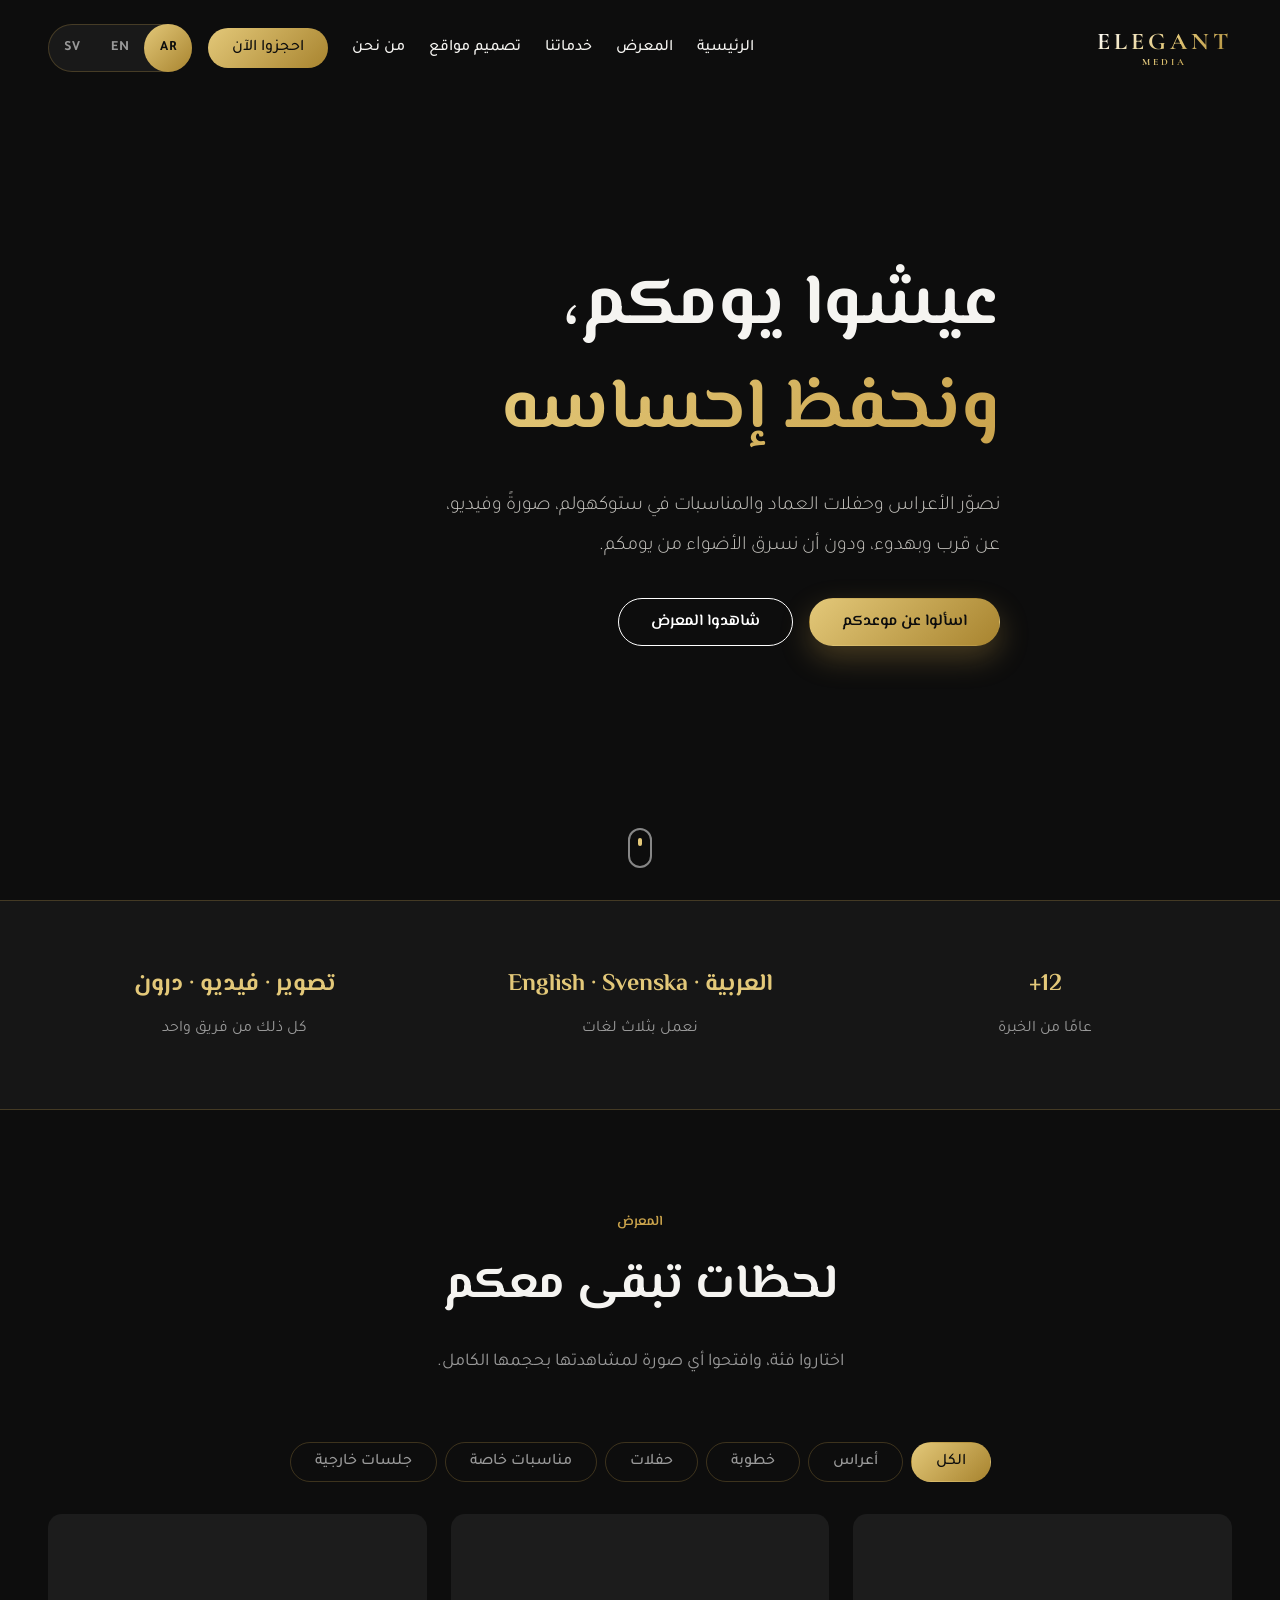
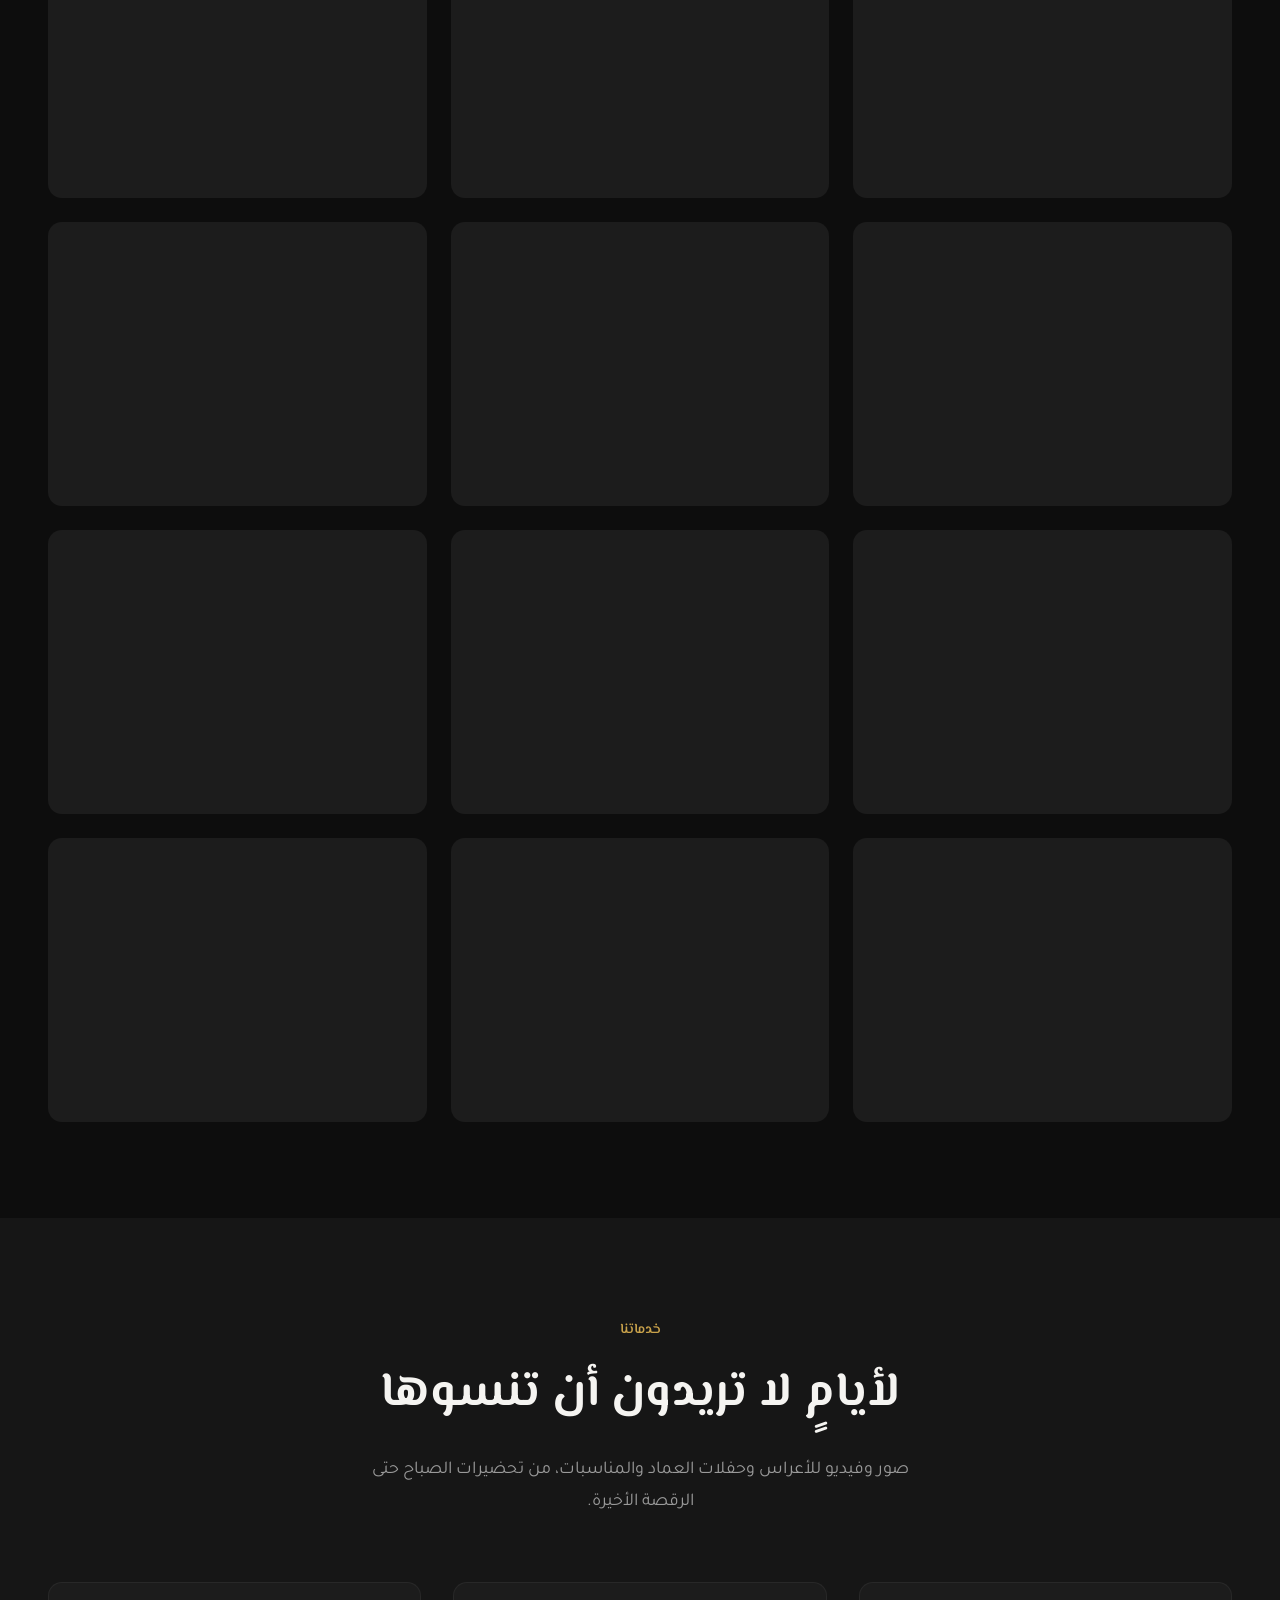
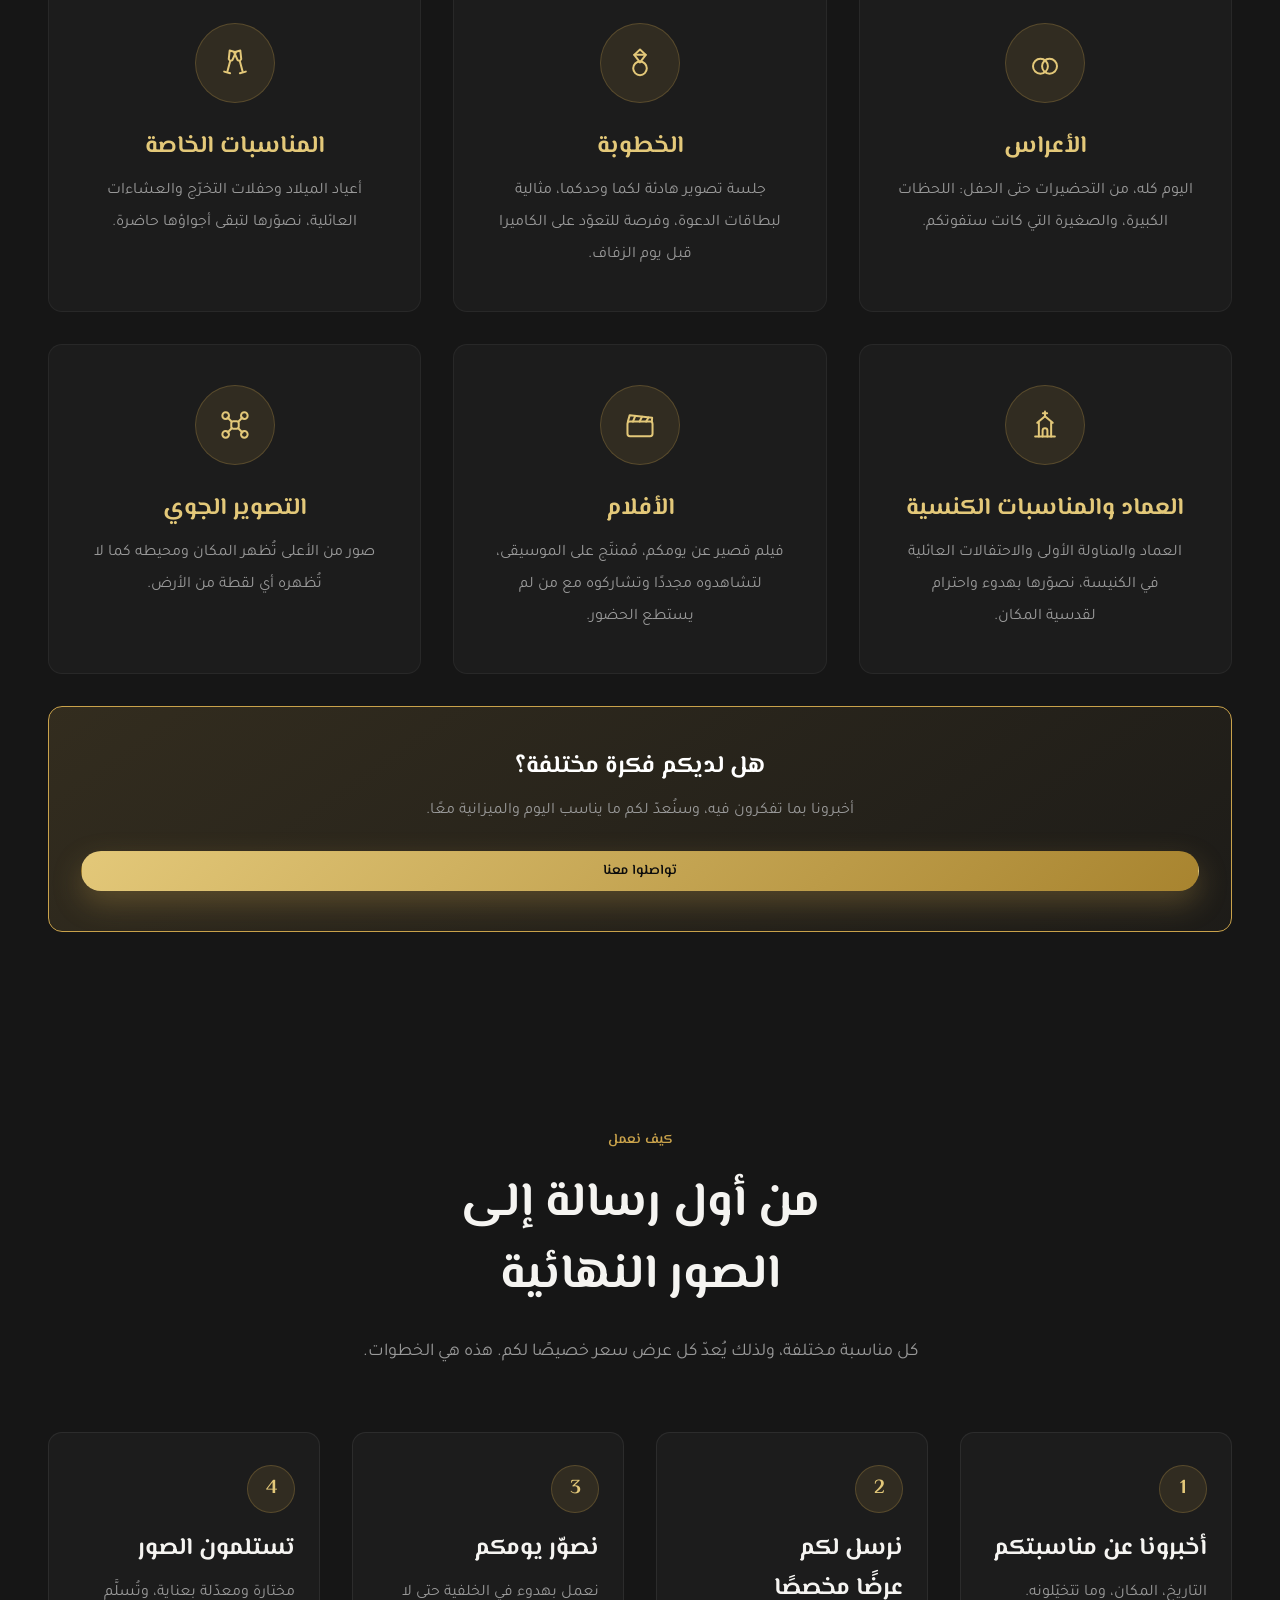
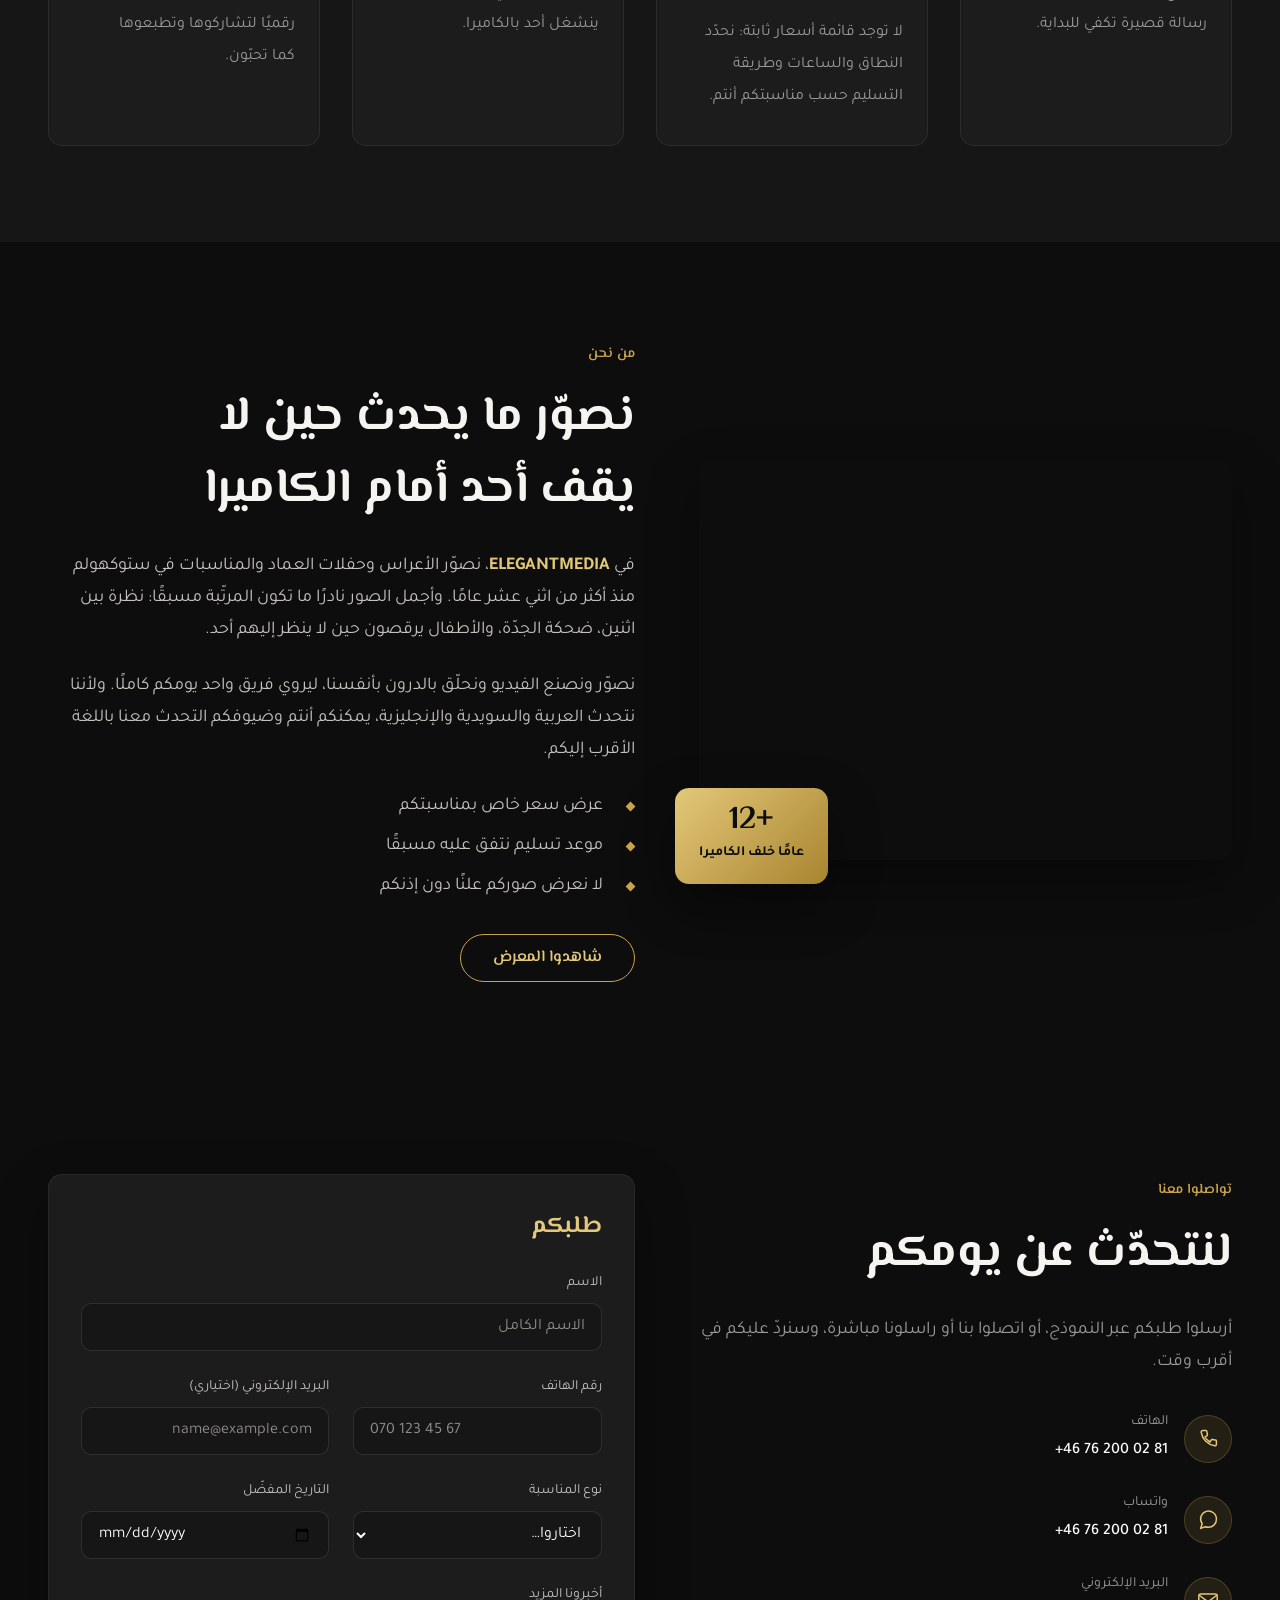
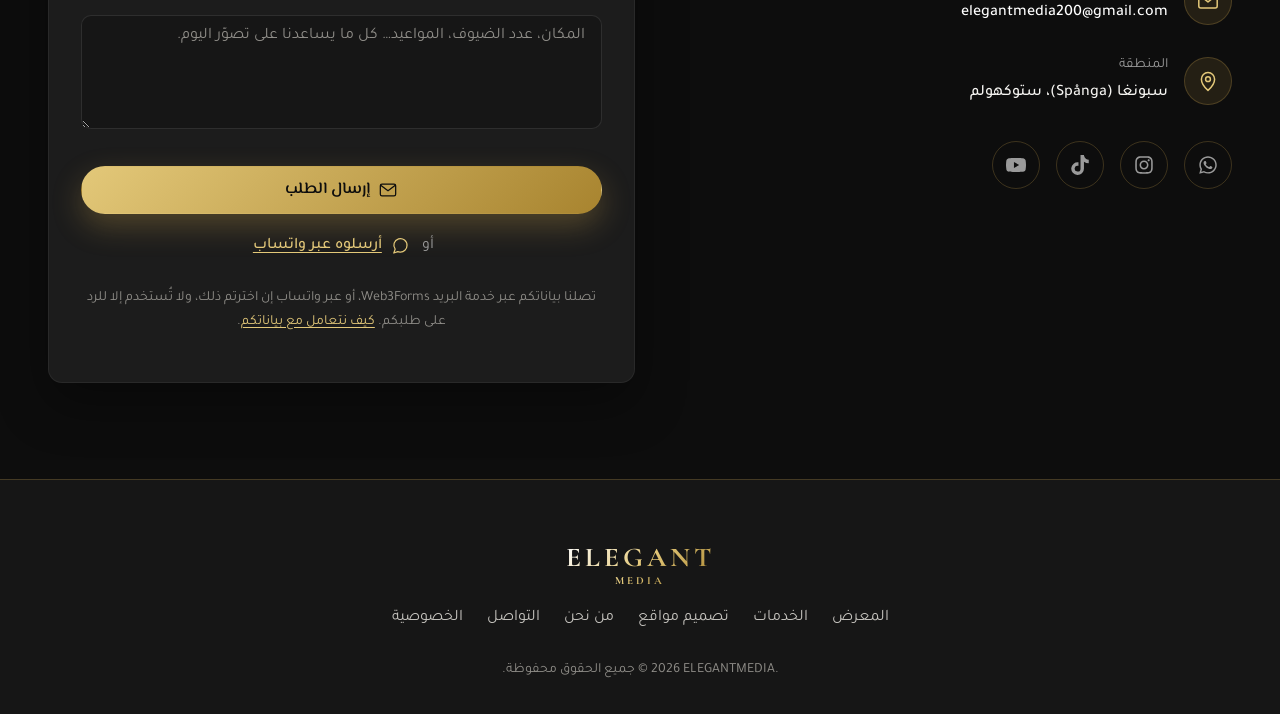
==== commit f33595a4: "Batch 17: move the booking form from FormSubmit to Web3Forms FormSubmit answered every request with " ====
--- a/ar/index.html
+++ b/ar/index.html
@@ -16,11 +16,11 @@
   <!-- Generated by tools/build.py: edit the wording in i18n.js (meta_* keys). -->
   <title>مصوّر أعراس ومناسبات في ستوكهولم | ELEGANTMEDIA</title>
   <meta name="description" content="تصوير الأعراس وحفلات العماد والمناسبات في ستوكهولم: صور وفيديو وتصوير جوي. عرض سعر خاص بمناسبتكم، ونتحدث العربية والسويدية والإنجليزية." />
-  <link rel="canonical" href="https://namarsandil.github.io/Elegant-Media/ar/" />
-  <link rel="alternate" hreflang="sv" href="https://namarsandil.github.io/Elegant-Media/" />
-  <link rel="alternate" hreflang="en" href="https://namarsandil.github.io/Elegant-Media/en/" />
-  <link rel="alternate" hreflang="ar" href="https://namarsandil.github.io/Elegant-Media/ar/" />
-  <link rel="alternate" hreflang="x-default" href="https://namarsandil.github.io/Elegant-Media/" />
+  <link rel="canonical" href="https://elegantmedia.se/ar/" />
+  <link rel="alternate" hreflang="sv" href="https://elegantmedia.se/" />
+  <link rel="alternate" hreflang="en" href="https://elegantmedia.se/en/" />
+  <link rel="alternate" hreflang="ar" href="https://elegantmedia.se/ar/" />
+  <link rel="alternate" hreflang="x-default" href="https://elegantmedia.se/" />
 
   <meta property="og:type" content="website" />
   <meta property="og:site_name" content="ELEGANTMEDIA" />
@@ -29,7 +29,7 @@
   <meta property="og:locale:alternate" content="en_GB" />
   <meta property="og:title" content="مصوّر أعراس ومناسبات في ستوكهولم | ELEGANTMEDIA" />
   <meta property="og:description" content="تصوير الأعراس وحفلات العماد والمناسبات في ستوكهولم: صور وفيديو وتصوير جوي. عرض سعر خاص بمناسبتكم، ونتحدث العربية والسويدية والإنجليزية." />
-  <meta property="og:url" content="https://namarsandil.github.io/Elegant-Media/ar/" />
+  <meta property="og:url" content="https://elegantmedia.se/ar/" />
   <meta property="og:image" content="https://images.unsplash.com/photo-1519741497674-611481863552?w=1200&amp;h=630&amp;fit=crop&amp;q=80" />
   <meta property="og:image:width" content="1200" />
   <meta property="og:image:height" content="630" />
@@ -45,9 +45,9 @@
   {
     "@context": "https://schema.org",
     "@type": "LocalBusiness",
-    "@id": "https://namarsandil.github.io/Elegant-Media/#business",
+    "@id": "https://elegantmedia.se/#business",
     "name": "ELEGANTMEDIA",
-    "url": "https://namarsandil.github.io/Elegant-Media/",
+    "url": "https://elegantmedia.se/",
     "image": "https://images.unsplash.com/photo-1519741497674-611481863552?w=1200&h=630&fit=crop&q=80",
     "telephone": "+46762000281",
     "email": "elegantmedia200@gmail.com",
@@ -83,8 +83,8 @@
   <link rel="stylesheet" href="../styles.css?v=d5d7997366" />
 
   <!-- defer: downloaded in parallel with the HTML, run in order once parsed -->
-  <script src="../i18n.js?v=7b7ee31952" defer></script>
-  <script src="../script.js?v=0a73d82513" defer></script>
+  <script src="../i18n.js?v=821c1ae8cd" defer></script>
+  <script src="../script.js?v=0399cbb184" defer></script>
 
 </head>
 <body>
@@ -486,7 +486,7 @@
           </p>
         </div>
 
-        <p class="form-privacy" data-i18n="form_privacy">تصلنا بياناتكم عبر خدمة البريد FormSubmit، أو عبر واتساب إن اخترتم ذلك، ولا تُستخدم إلا للرد على طلبكم. <a href="integritet.html">كيف نتعامل مع بياناتكم</a>.</p>
+        <p class="form-privacy" data-i18n="form_privacy">تصلنا بياناتكم عبر خدمة البريد Web3Forms، أو عبر واتساب إن اخترتم ذلك، ولا تُستخدم إلا للرد على طلبكم. <a href="integritet.html">كيف نتعامل مع بياناتكم</a>.</p>
 
         <!-- One live region, always present, so screen readers announce each
              change. Exactly one child is shown per state; the region only
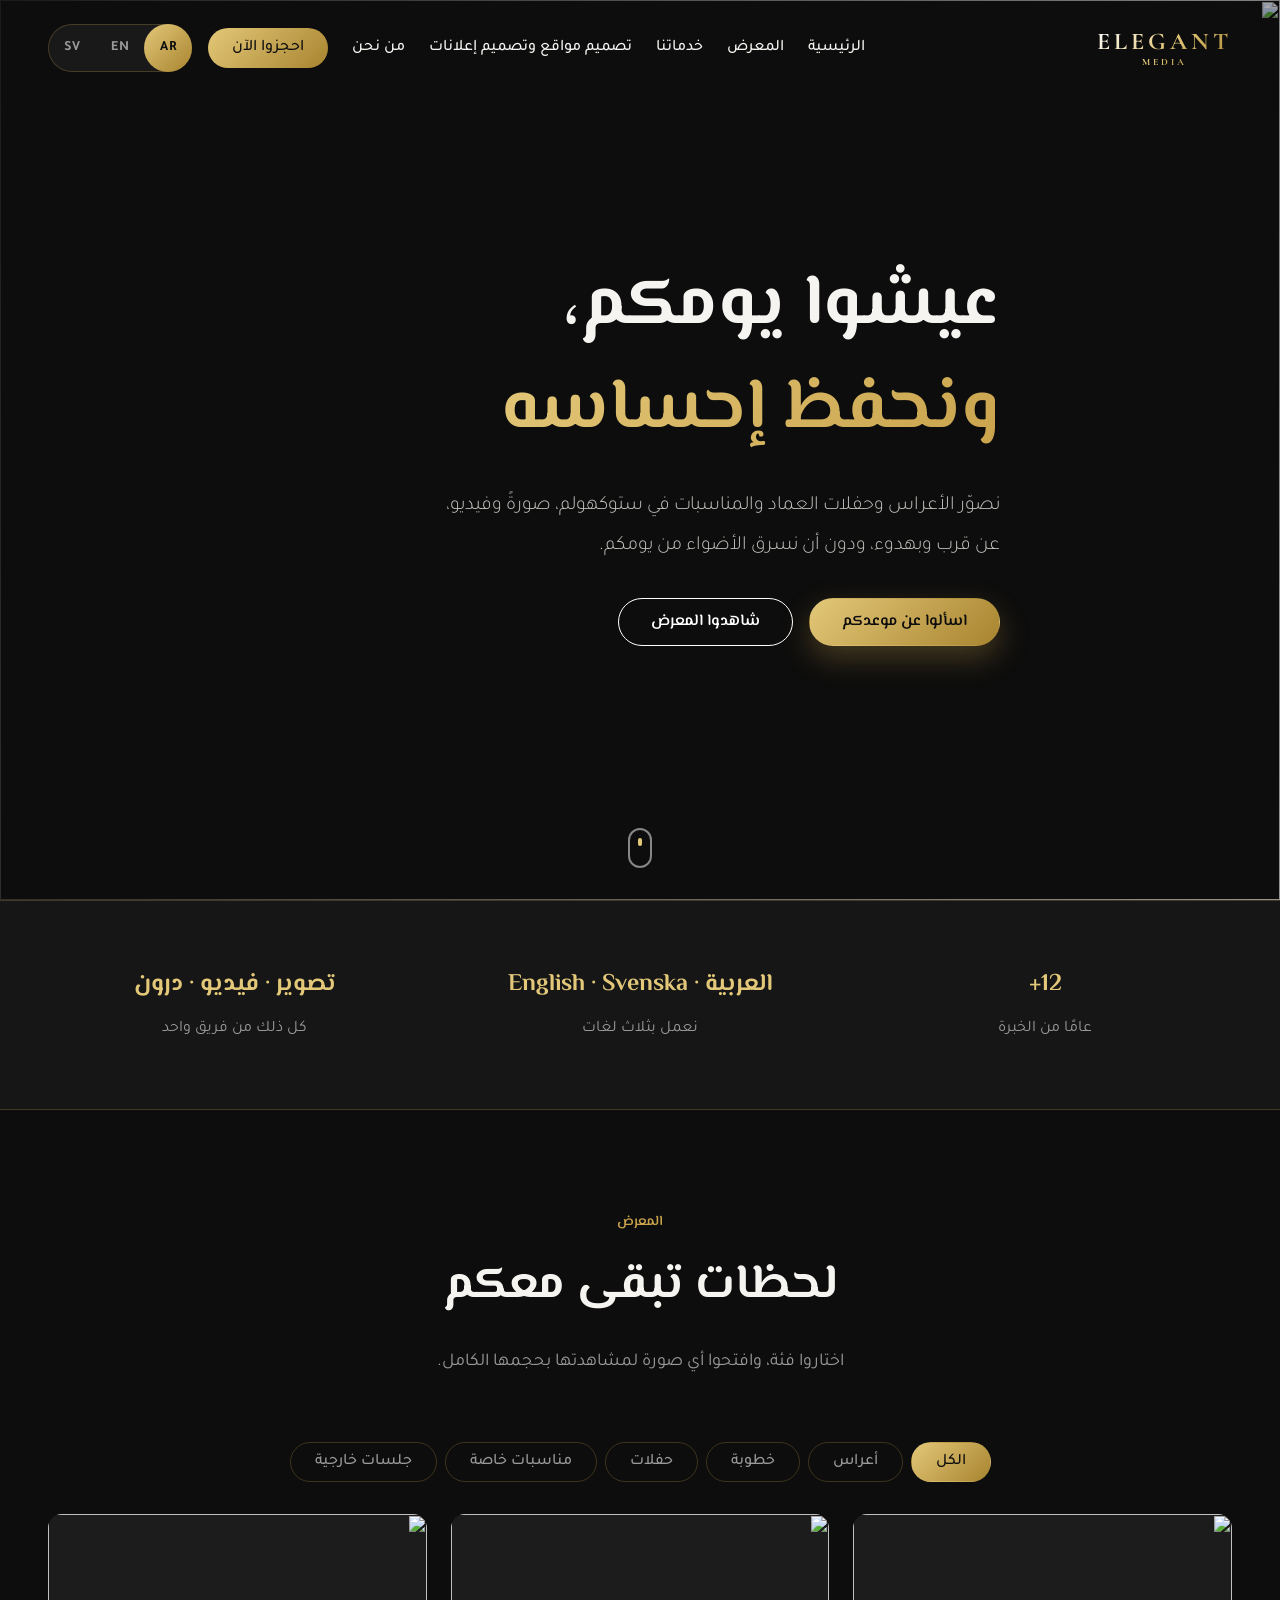
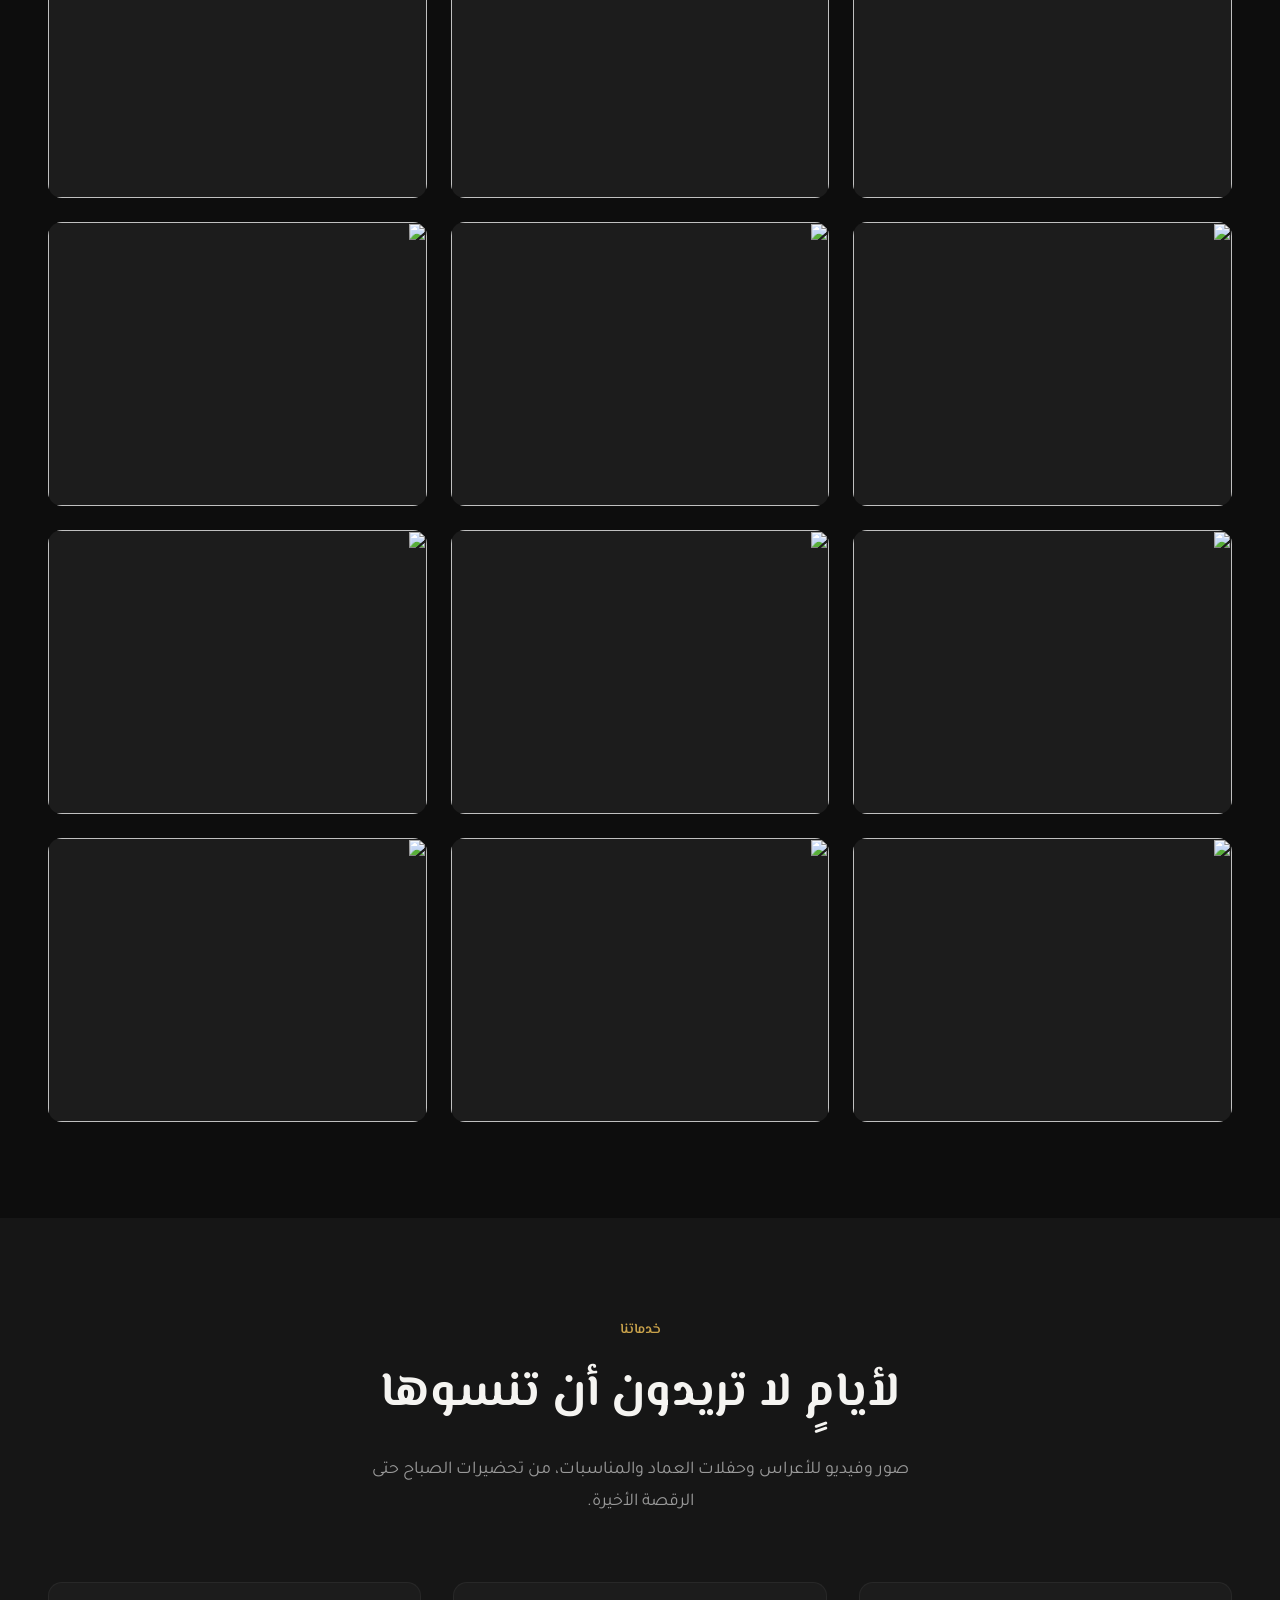
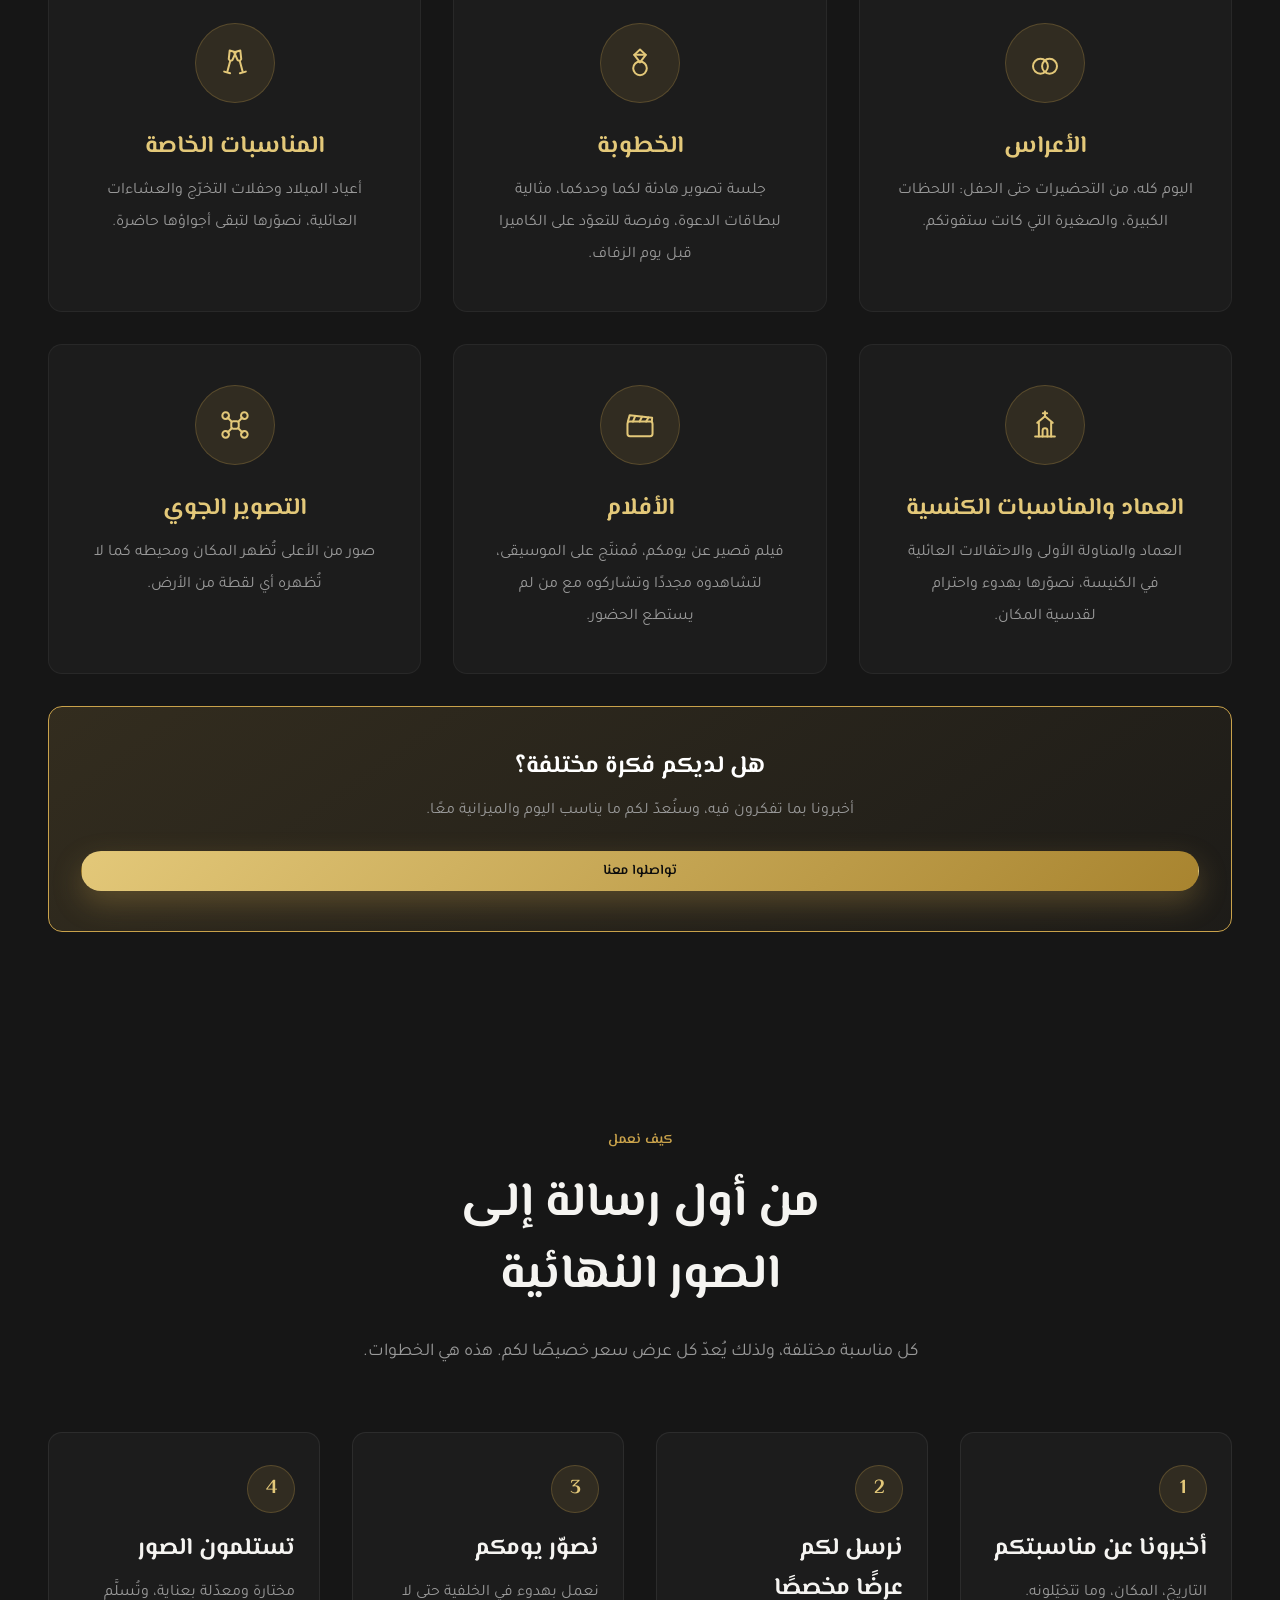
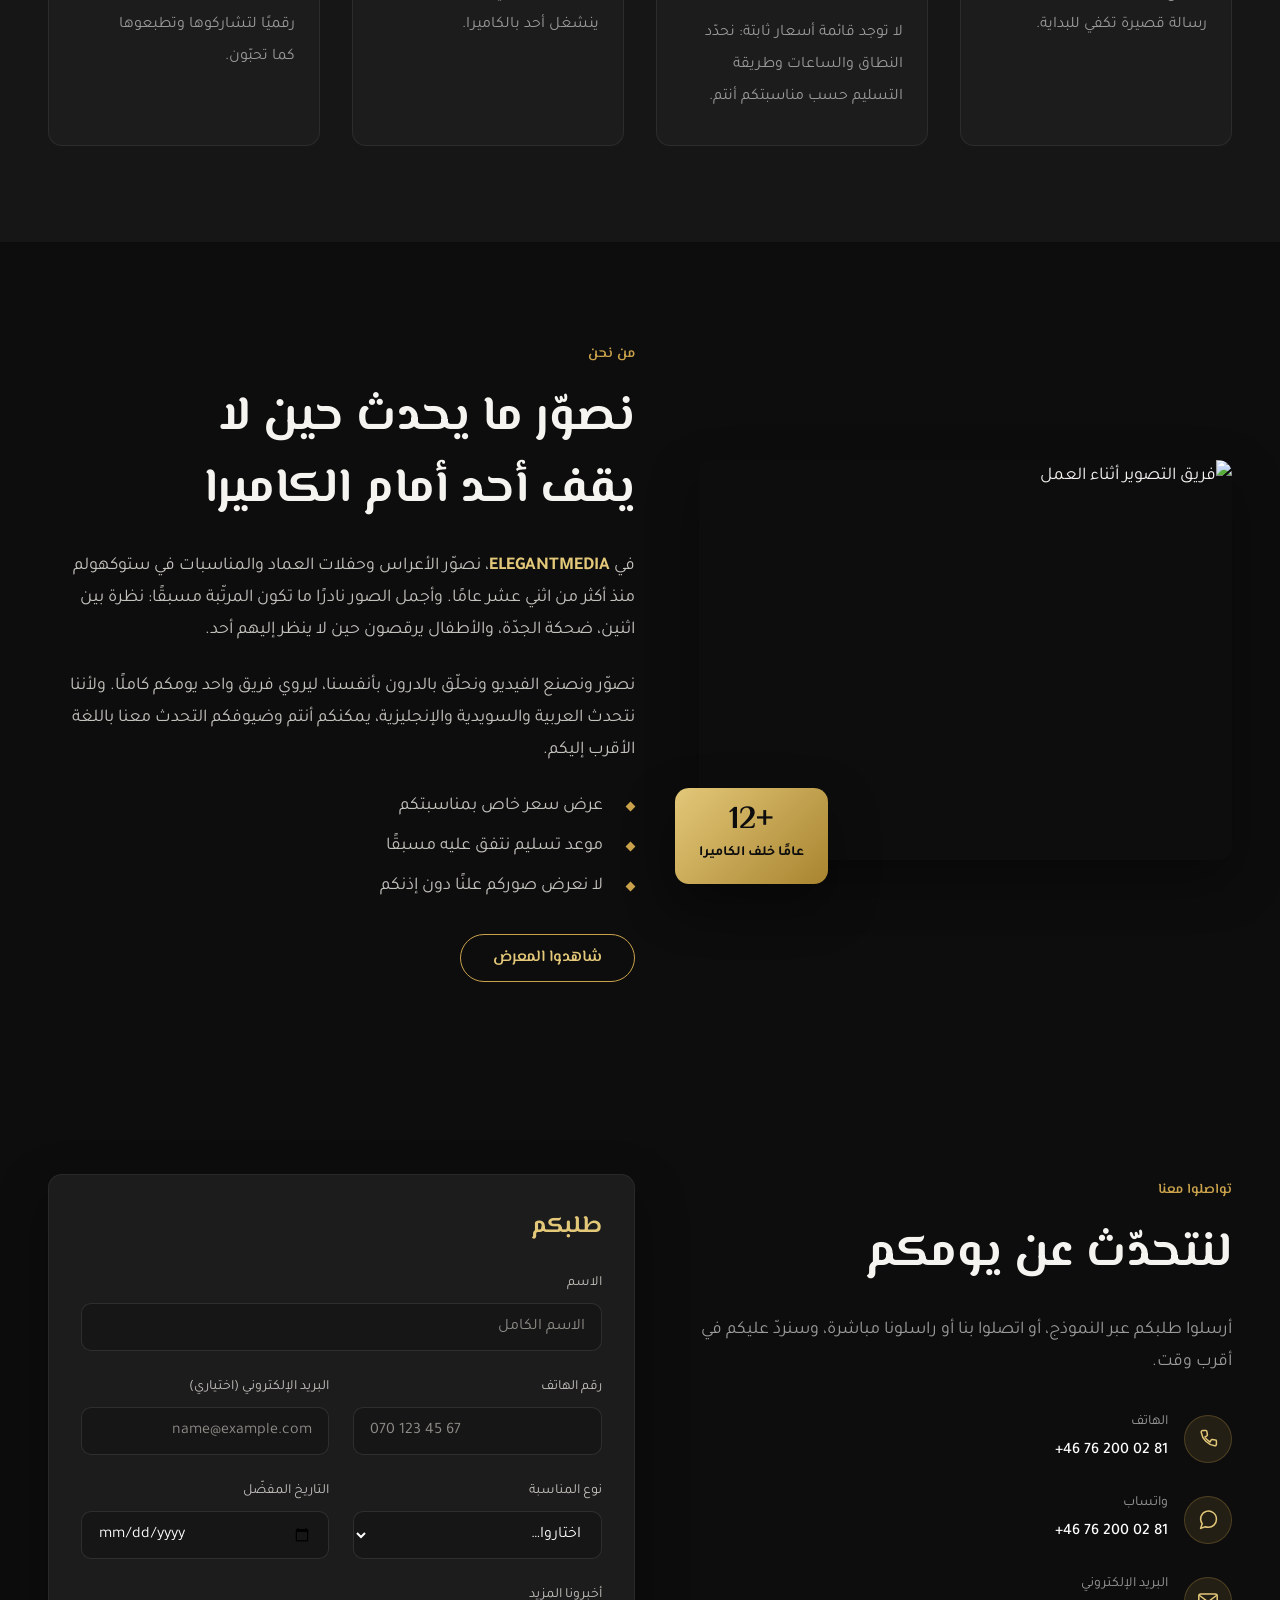
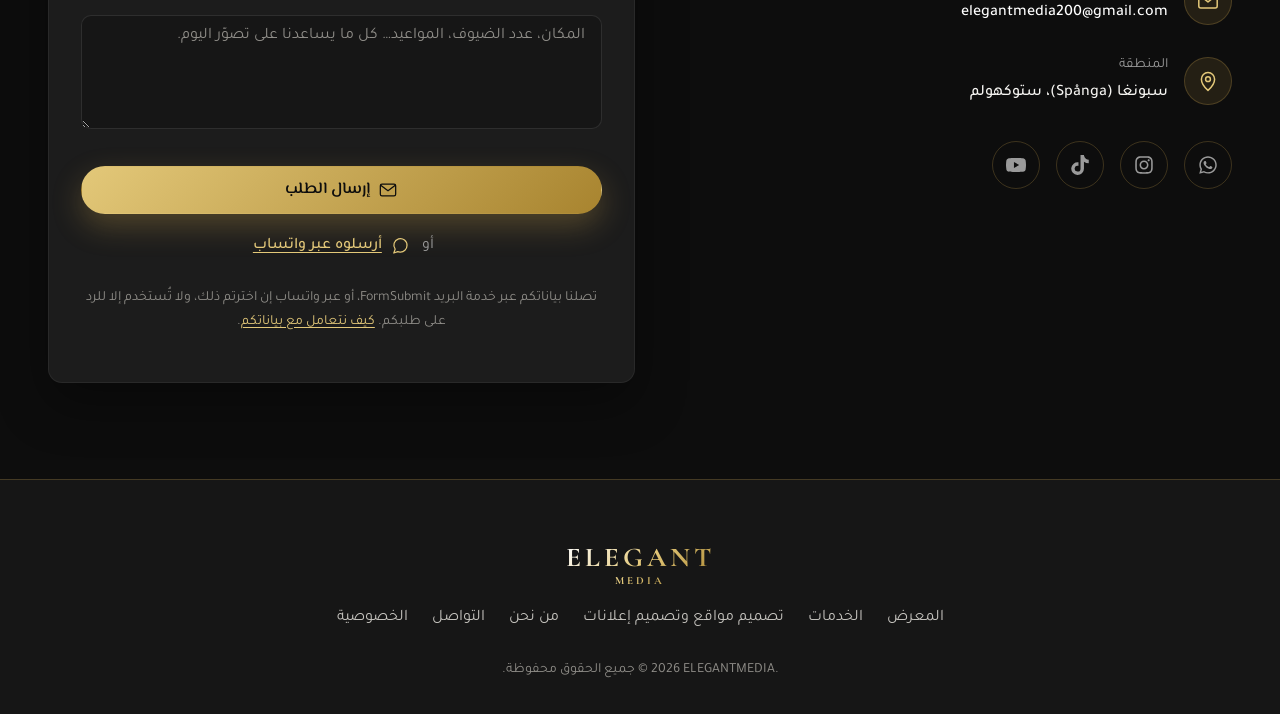
==== commit a9ecd001: "Batch 18: Arabic nav label "web design and ad design" The Arabic menu item now reads "تصميم مواقع وت" ====
--- a/ar/index.html
+++ b/ar/index.html
@@ -80,11 +80,11 @@
   <link rel="icon" href="../favicon.ico" sizes="16x16 32x32 48x48" />
   <link rel="apple-touch-icon" href="../apple-touch-icon.png" />
 
-  <link rel="stylesheet" href="../styles.css?v=d5d7997366" />
+  <link rel="stylesheet" href="../styles.css?v=f8327bb689" />
 
   <!-- defer: downloaded in parallel with the HTML, run in order once parsed -->
-  <script src="../i18n.js?v=821c1ae8cd" defer></script>
-  <script src="../script.js?v=0399cbb184" defer></script>
+  <script src="../i18n.js?v=f629cba703" defer></script>
+  <script src="../script.js?v=0a73d82513" defer></script>
 
 </head>
 <body>
@@ -169,7 +169,7 @@
         <a href="#hero" data-i18n="nav_home">الرئيسية</a>
         <a href="#gallery" data-i18n="nav_gallery">المعرض</a>
         <a href="#services" data-i18n="nav_services">خدماتنا</a>
-        <a href="webbdesign.html" data-i18n="nav_webdesign">تصميم مواقع</a>
+        <a href="webbdesign.html" data-i18n="nav_webdesign">تصميم مواقع وتصميم إعلانات</a>
         <a href="#about" data-i18n="nav_about">من نحن</a>
         <a href="#contact" class="nav-cta" data-i18n="nav_book">احجزوا الآن</a>
       </nav>
@@ -486,7 +486,7 @@
           </p>
         </div>
 
-        <p class="form-privacy" data-i18n="form_privacy">تصلنا بياناتكم عبر خدمة البريد Web3Forms، أو عبر واتساب إن اخترتم ذلك، ولا تُستخدم إلا للرد على طلبكم. <a href="integritet.html">كيف نتعامل مع بياناتكم</a>.</p>
+        <p class="form-privacy" data-i18n="form_privacy">تصلنا بياناتكم عبر خدمة البريد FormSubmit، أو عبر واتساب إن اخترتم ذلك، ولا تُستخدم إلا للرد على طلبكم. <a href="integritet.html">كيف نتعامل مع بياناتكم</a>.</p>
 
         <!-- One live region, always present, so screen readers announce each
              change. Exactly one child is shown per state; the region only
@@ -521,7 +521,7 @@
       <nav class="footer-links">
         <a href="#gallery" data-i18n="footer_gallery">المعرض</a>
         <a href="#services" data-i18n="footer_services">الخدمات</a>
-        <a href="webbdesign.html" data-i18n="nav_webdesign">تصميم مواقع</a>
+        <a href="webbdesign.html" data-i18n="nav_webdesign">تصميم مواقع وتصميم إعلانات</a>
         <a href="#about" data-i18n="footer_about">من نحن</a>
         <a href="#contact" data-i18n="footer_contact">التواصل</a>
         <a href="integritet.html" data-i18n="footer_privacy">الخصوصية</a>
--- a/styles.css
+++ b/styles.css
@@ -895,6 +895,9 @@
     justify-content: flex-end;
     visibility: visible;   /* desktop nav is always on screen */
   }
+  /* The Arabic "web and ad design" label is long; at 1024px it wrapped and
+     squeezed its neighbours onto two lines. Kept whole, the row still fits. */
+  .nav-links a { white-space: nowrap; }
   .gallery-grid { gap: var(--space-3); }
   .gallery-grid, .services-grid, .testimonials-grid { grid-template-columns: repeat(3, minmax(0, 1fr)); }
   .steps { grid-template-columns: repeat(4, minmax(0, 1fr)); }
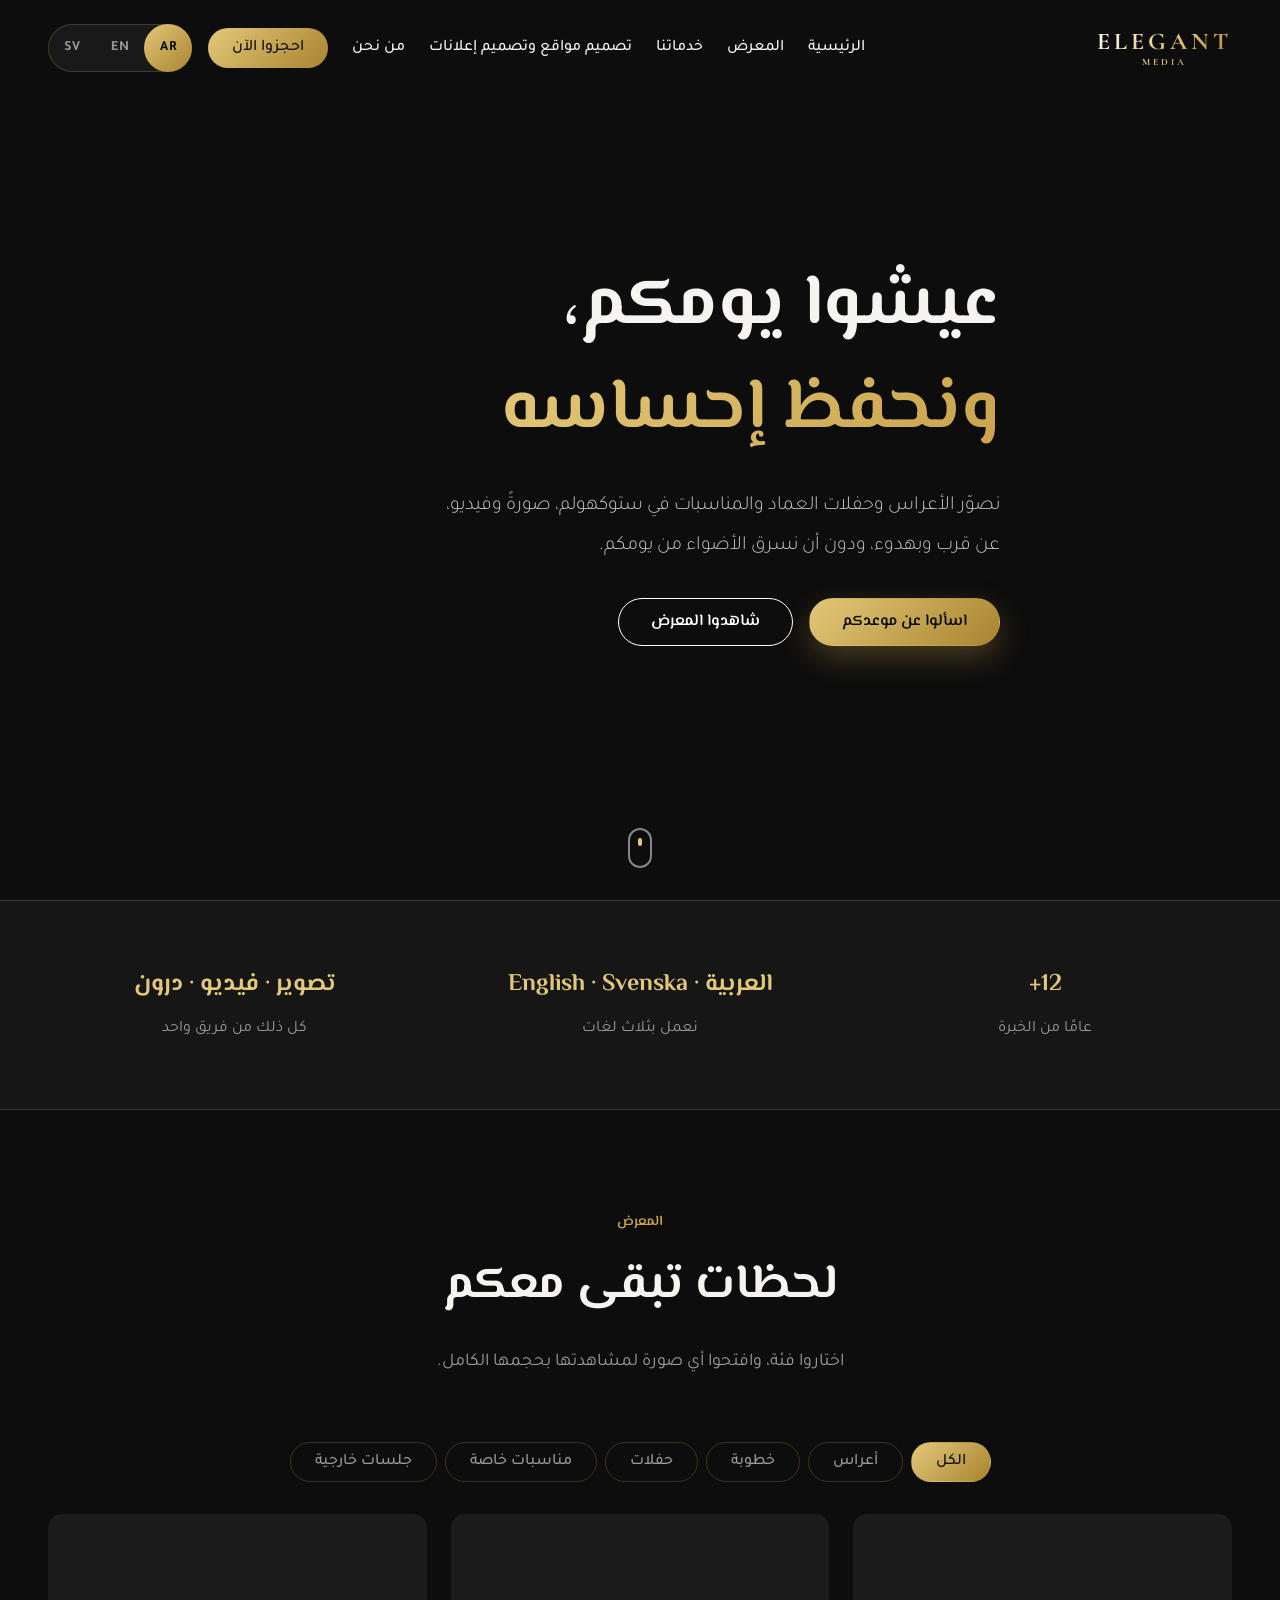
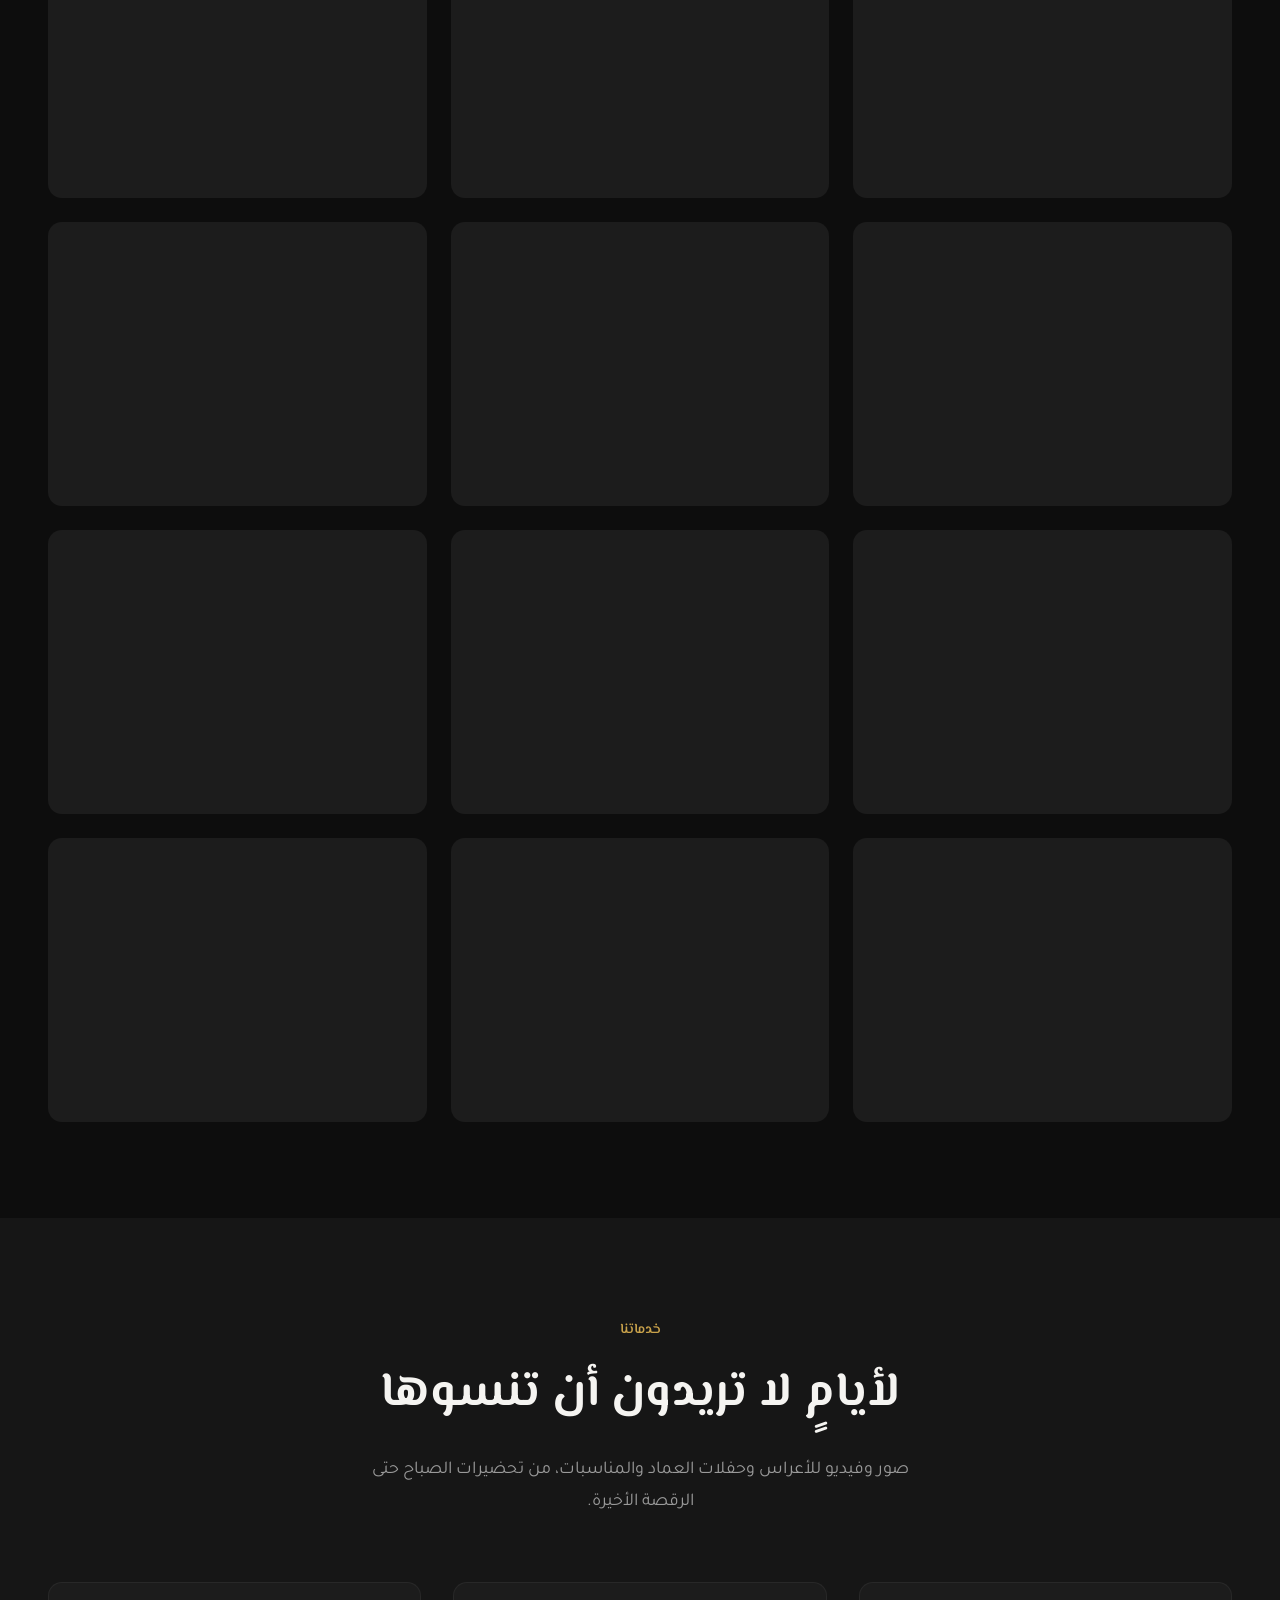
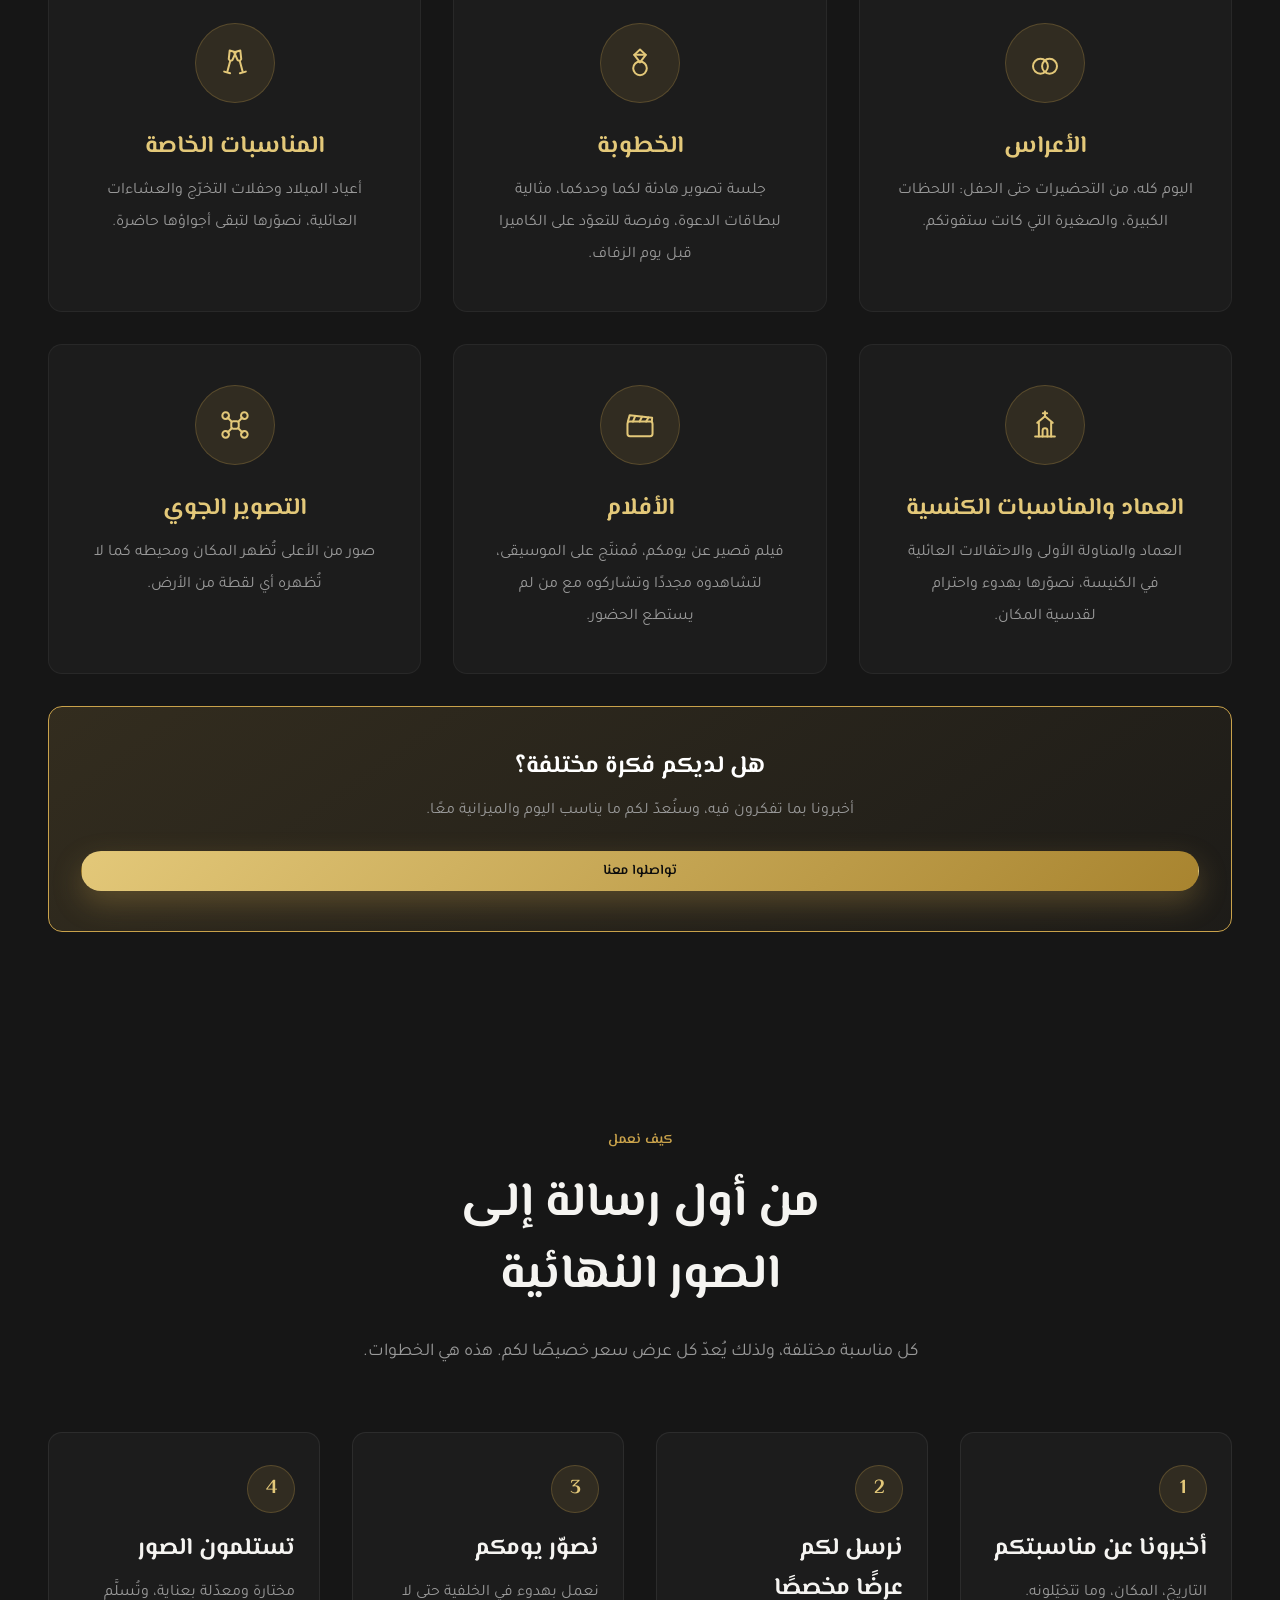
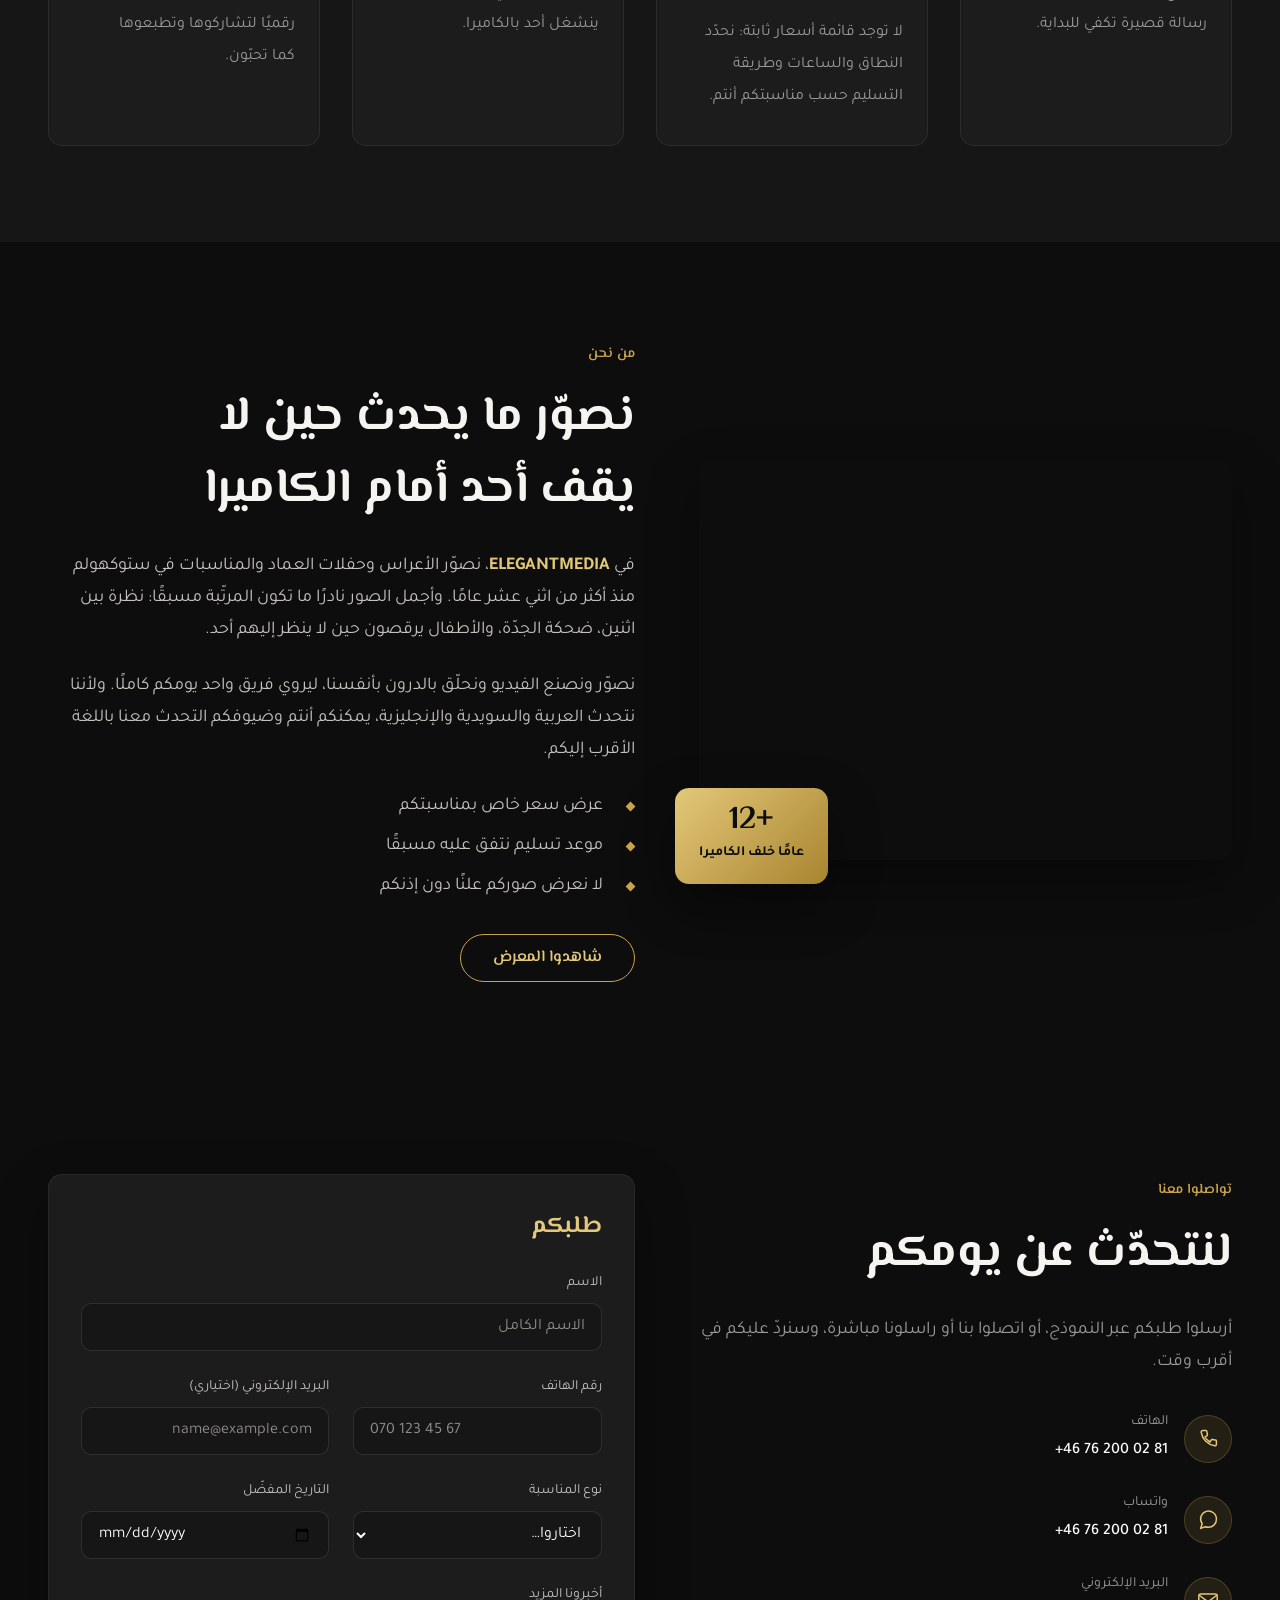
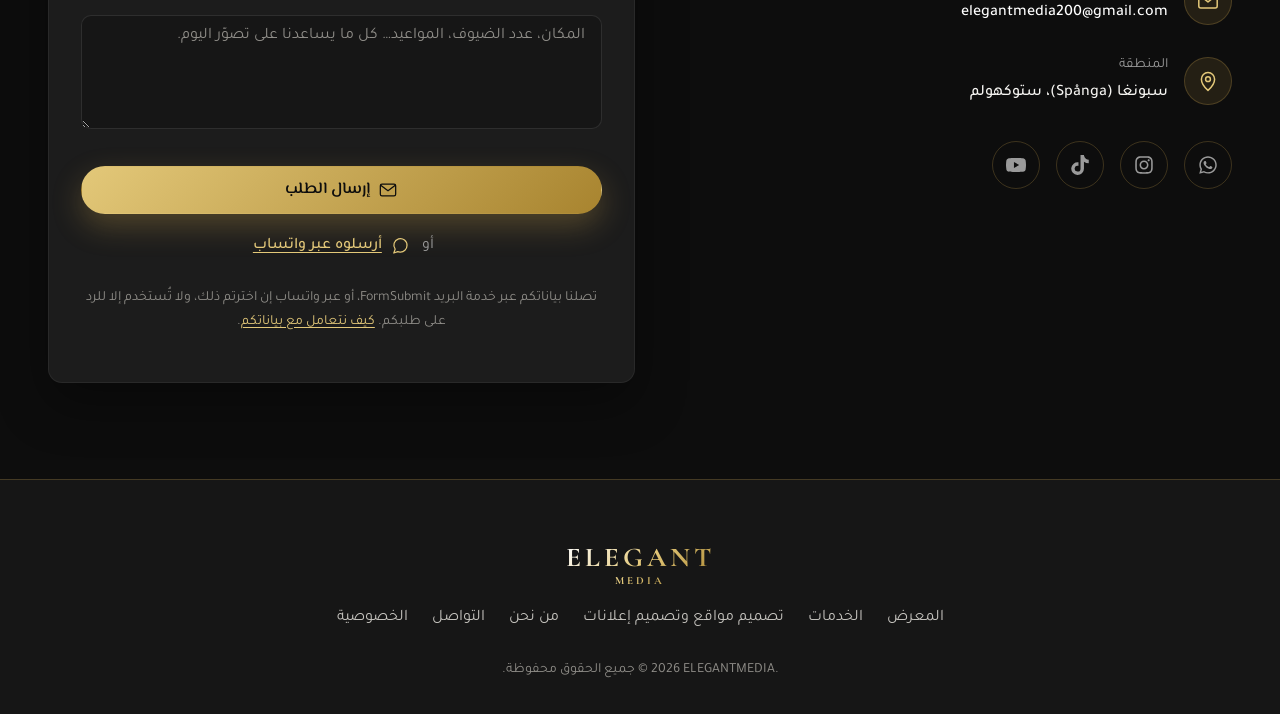
==== commit 7f2a0718: "Batch 18: ad design section with the La Nova Clinic promo film New "Ad design" section on the web de" ====
--- a/ar/index.html
+++ b/ar/index.html
@@ -80,10 +80,10 @@
   <link rel="icon" href="../favicon.ico" sizes="16x16 32x32 48x48" />
   <link rel="apple-touch-icon" href="../apple-touch-icon.png" />
 
-  <link rel="stylesheet" href="../styles.css?v=f8327bb689" />
+  <link rel="stylesheet" href="../styles.css?v=b8b7ed7fd8" />
 
   <!-- defer: downloaded in parallel with the HTML, run in order once parsed -->
-  <script src="../i18n.js?v=f629cba703" defer></script>
+  <script src="../i18n.js?v=5392383738" defer></script>
   <script src="../script.js?v=0a73d82513" defer></script>
 
 </head>
--- a/styles.css
+++ b/styles.css
@@ -619,6 +619,16 @@
 .wd-phone { animation: wdFloat 4.5s ease-in-out infinite; transform-origin: center; }
 @keyframes wdFloat { 0%, 100% { transform: translateY(0); } 50% { transform: translateY(-8px); } }
 @media (prefers-reduced-motion: reduce) { .wd-phone { animation: none; } }
+
+/* ===== Ad design ===== */
+.ads-section { background: var(--black-soft); }
+.ad-media { margin: 0 auto; width: 100%; max-width: 300px; text-align: center; }
+.ad-video {
+  display: block; width: 100%; height: auto; aspect-ratio: 9 / 16; object-fit: cover;
+  background: var(--black-card); border-radius: 24px; border: 1px solid var(--line);
+  box-shadow: 0 20px 45px rgba(0,0,0,.45);
+}
+.ad-media figcaption { margin-top: var(--space-2); color: var(--text-muted); font-size: var(--fs-caption); line-height: var(--lh-caption); }
 
 /* ===== About ===== */
 .about-section { background: var(--black); }
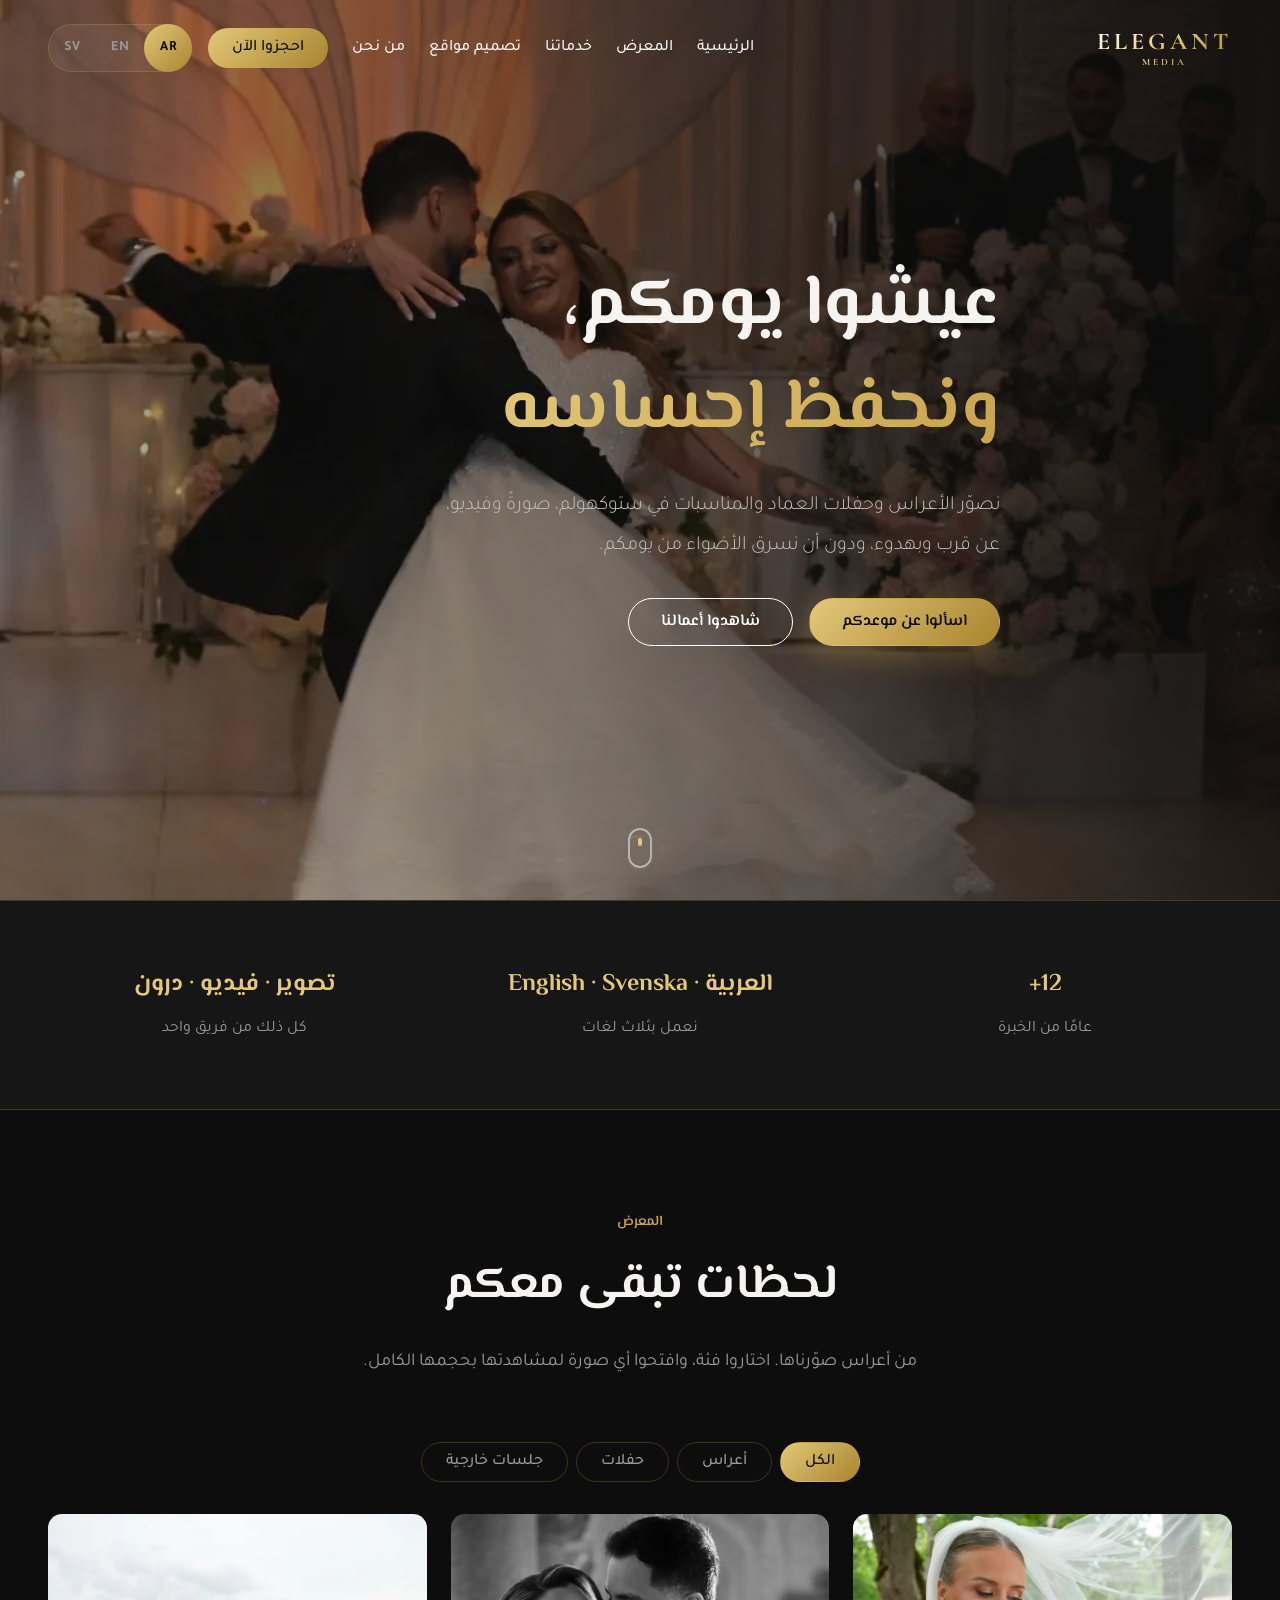
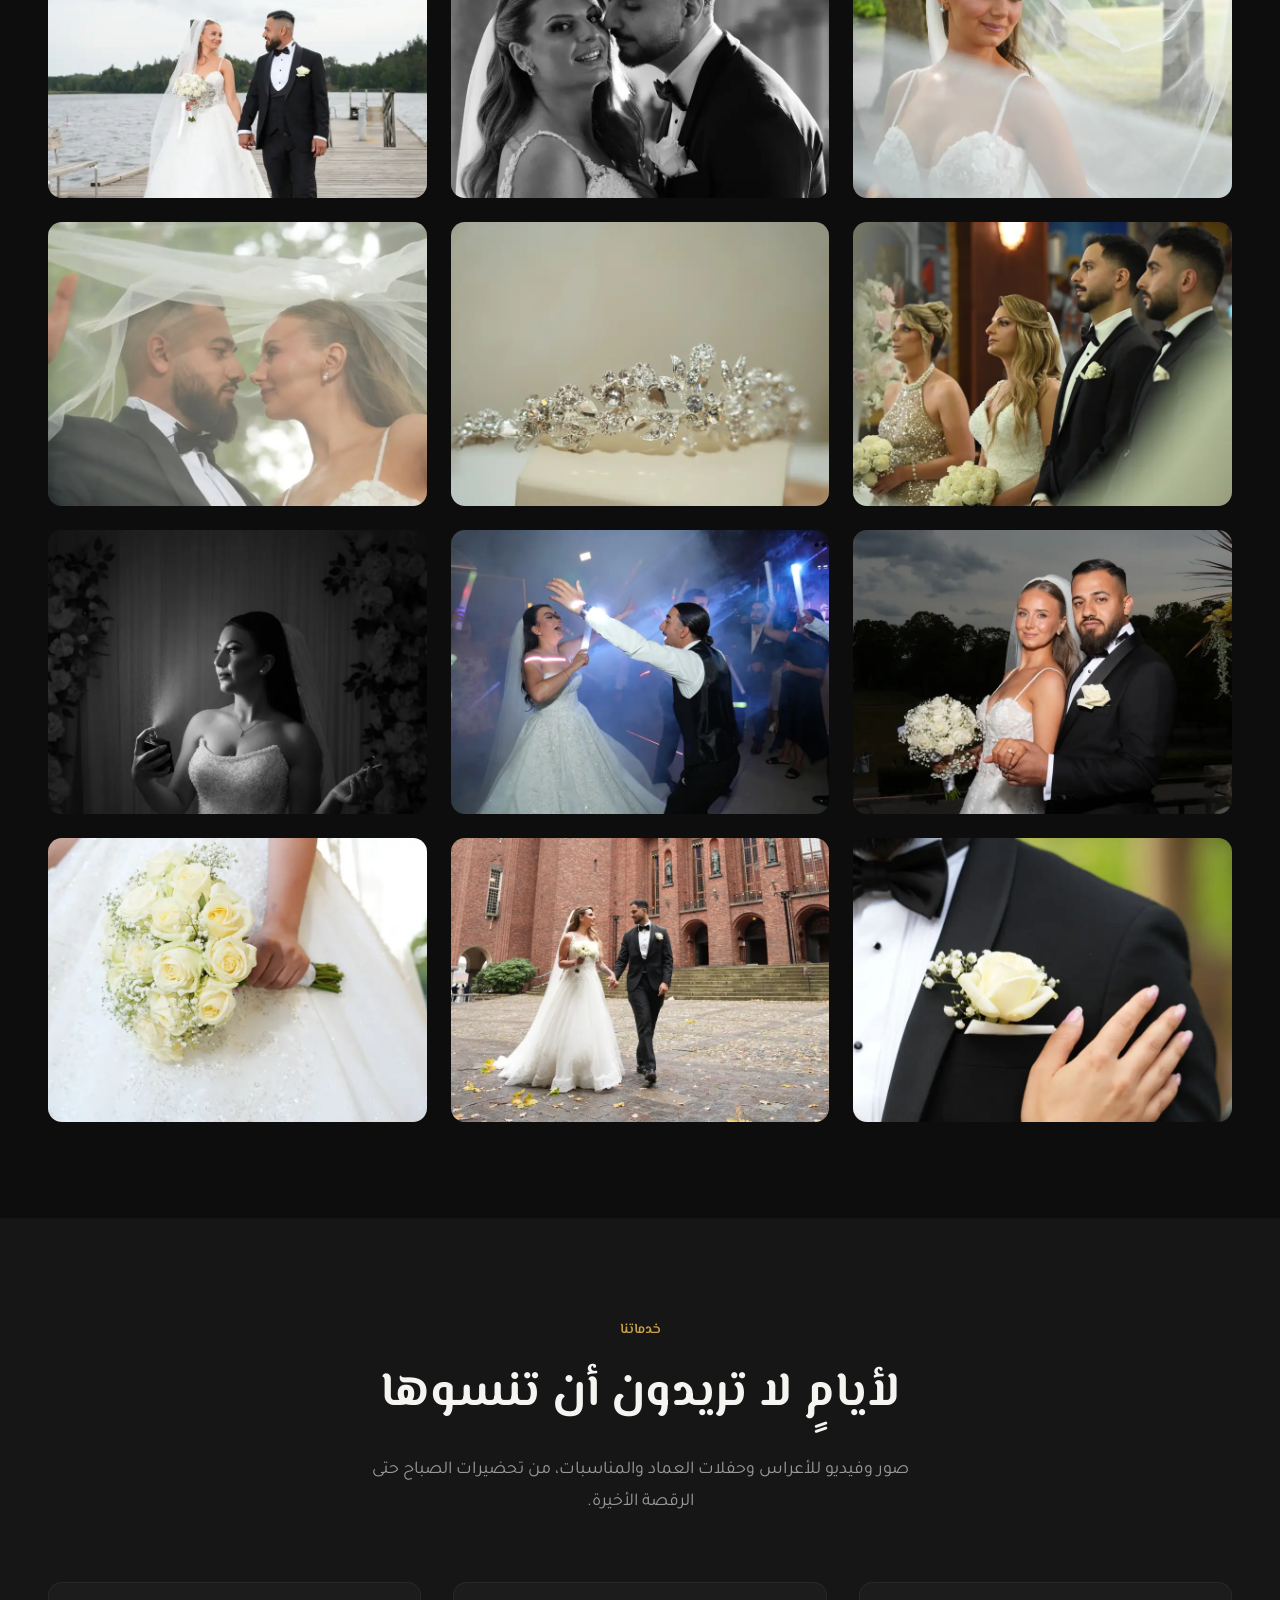
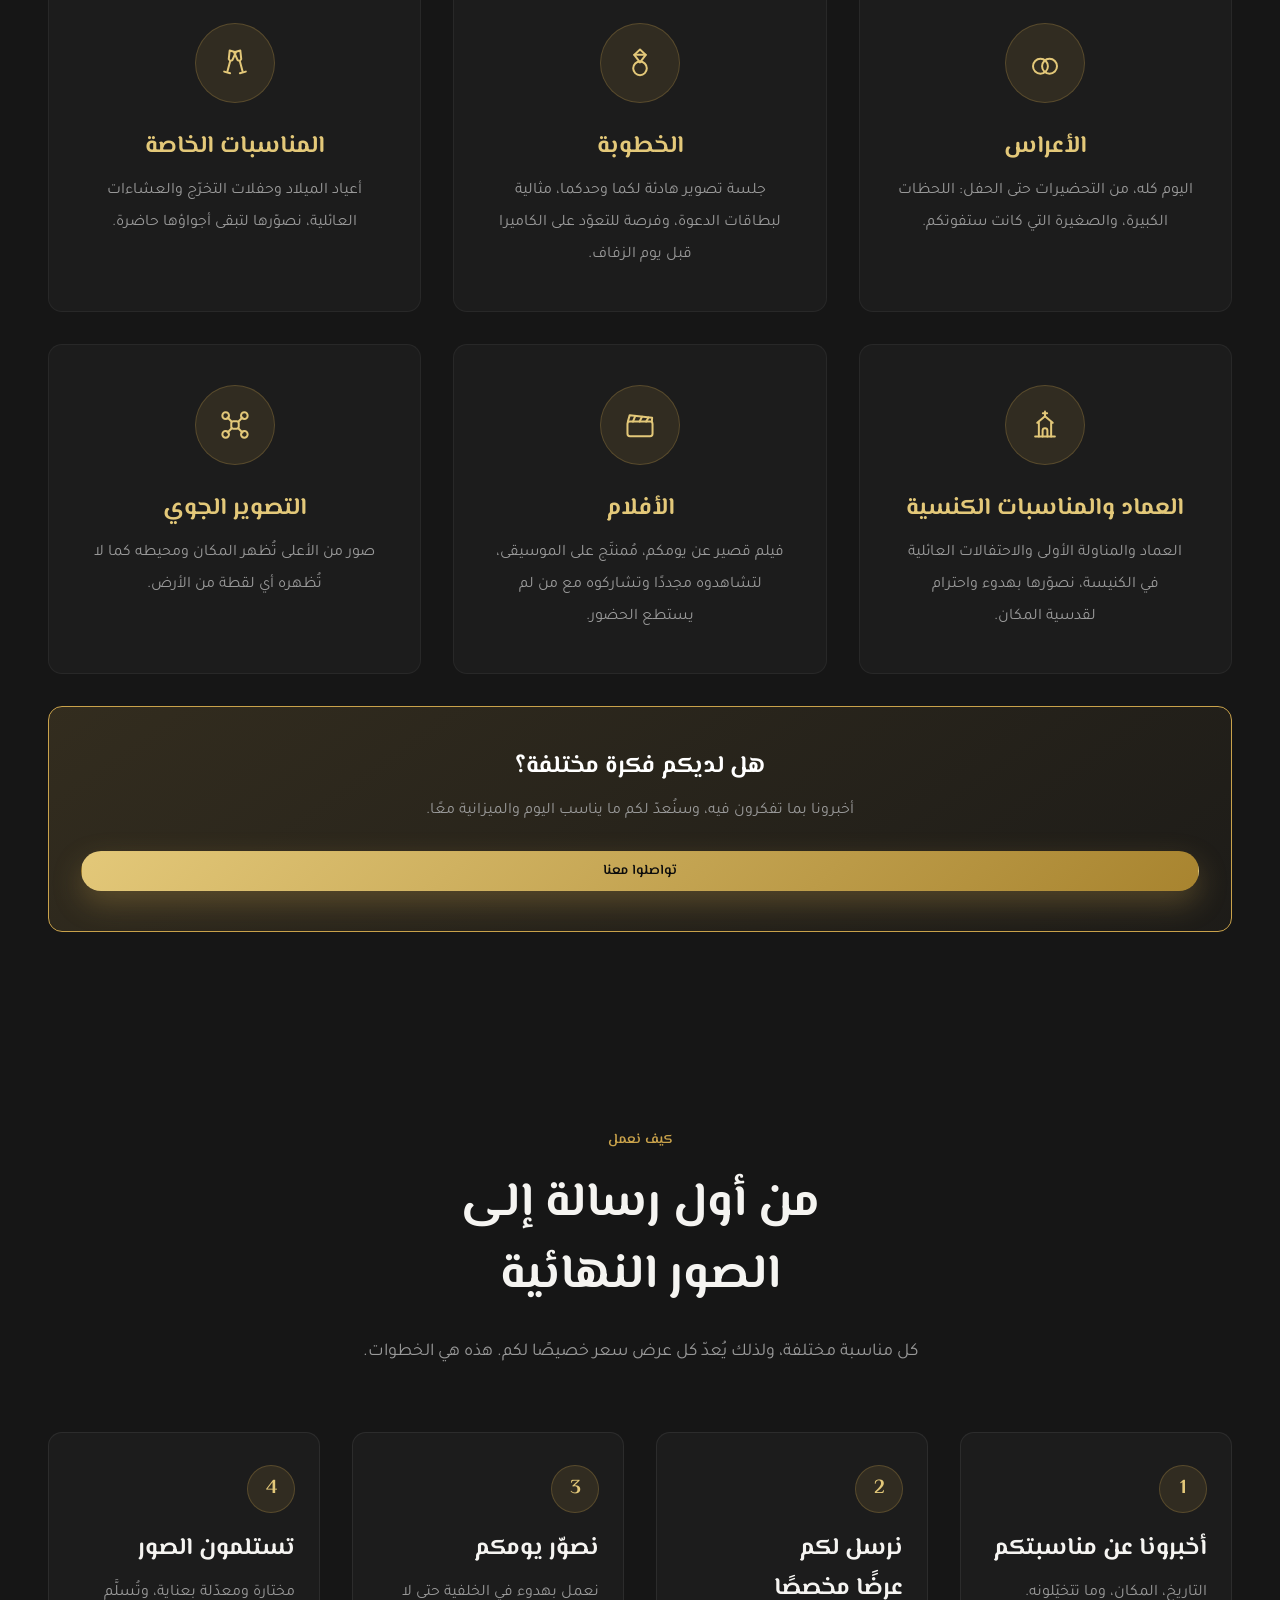
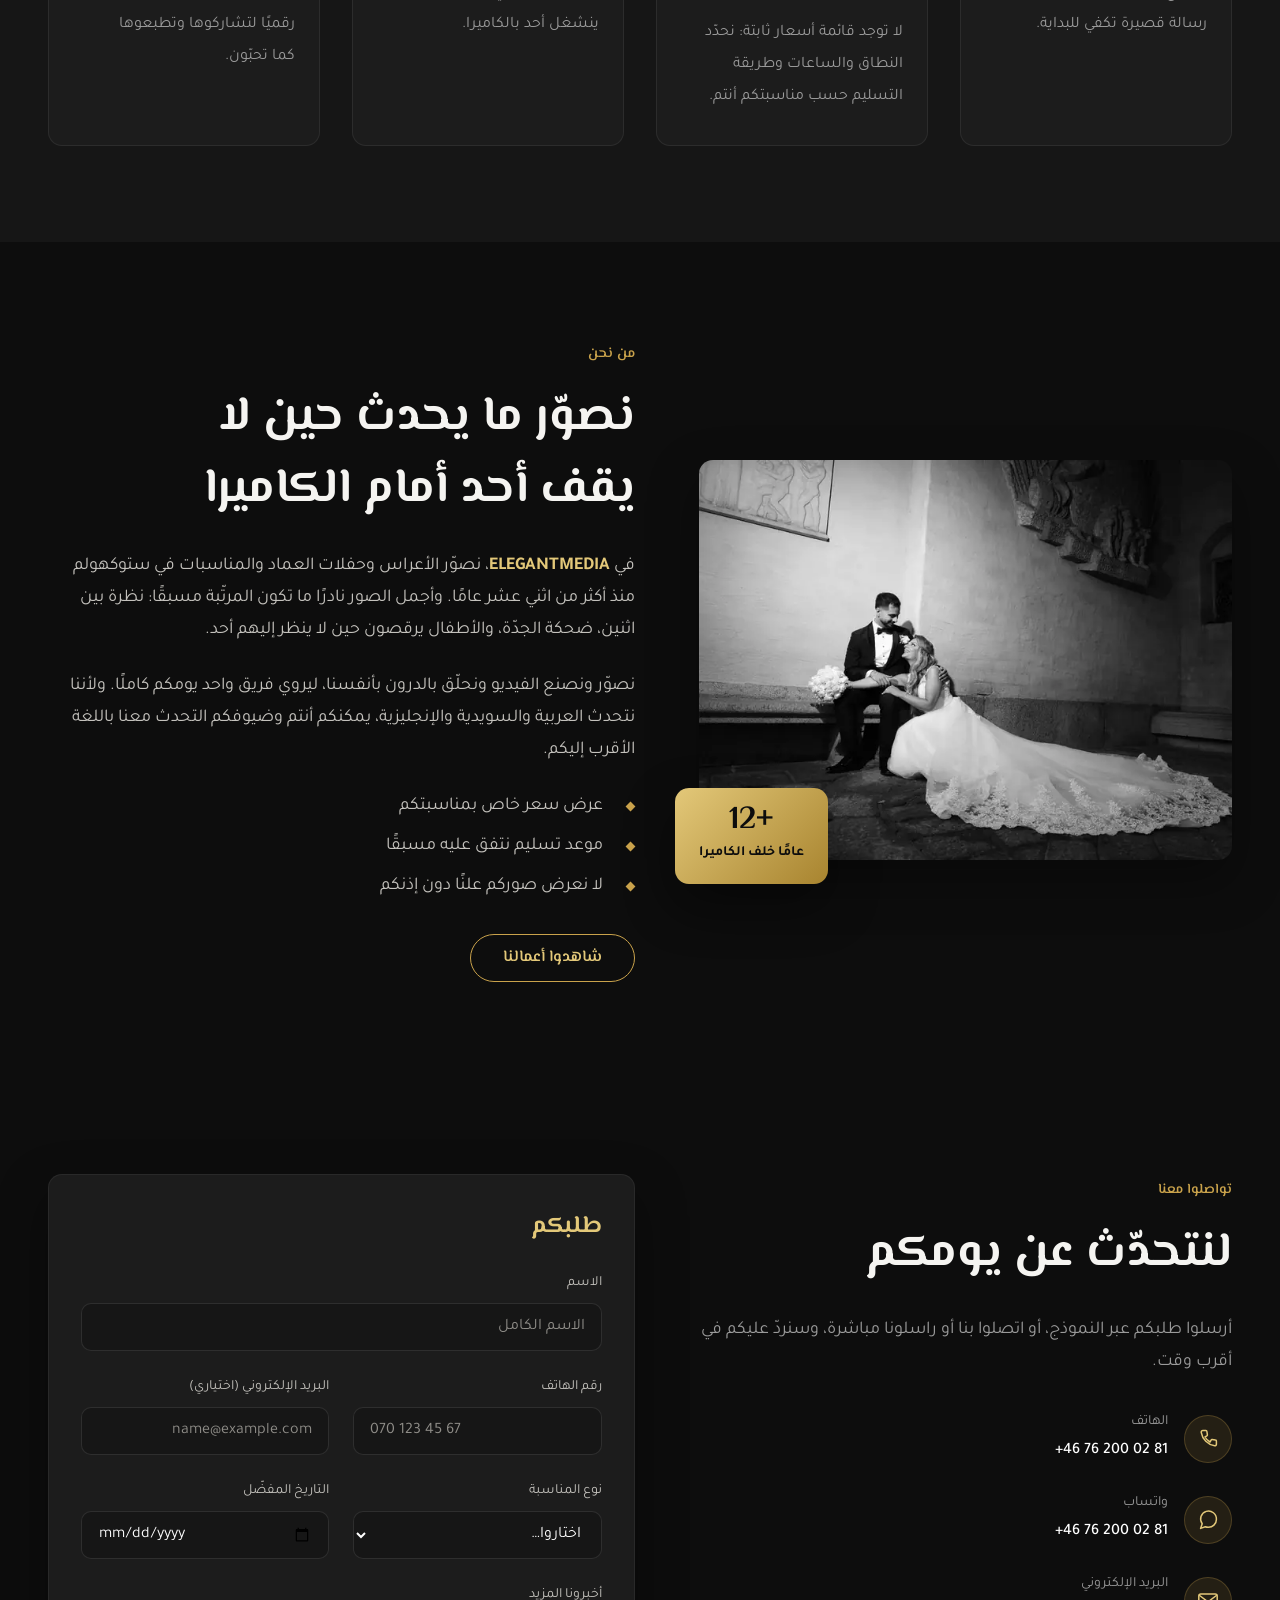
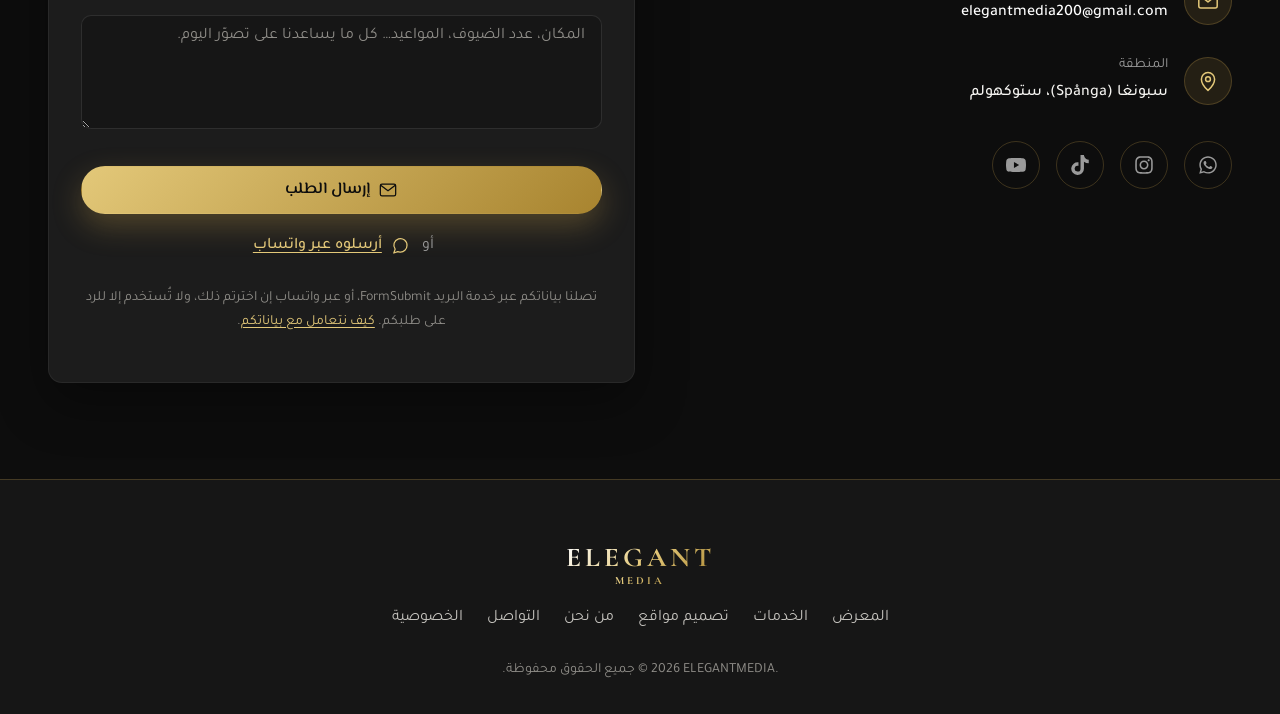
==== commit c93f6f4b: "Batch 19: the studio's own photographs replace the Unsplash placeholders The owner sent 22 wedding p" ====
--- a/ar/index.html
+++ b/ar/index.html
@@ -30,7 +30,7 @@
   <meta property="og:title" content="مصوّر أعراس ومناسبات في ستوكهولم | ELEGANTMEDIA" />
   <meta property="og:description" content="تصوير الأعراس وحفلات العماد والمناسبات في ستوكهولم: صور وفيديو وتصوير جوي. عرض سعر خاص بمناسبتكم، ونتحدث العربية والسويدية والإنجليزية." />
   <meta property="og:url" content="https://elegantmedia.se/ar/" />
-  <meta property="og:image" content="https://images.unsplash.com/photo-1519741497674-611481863552?w=1200&amp;h=630&amp;fit=crop&amp;q=80" />
+  <meta property="og:image" content="https://elegantmedia.se/assets/og.jpg" />
   <meta property="og:image:width" content="1200" />
   <meta property="og:image:height" content="630" />
   <meta property="og:image:alt" content="ELEGANTMEDIA – تصوير فوتوغرافي وفيديو للأعراس والمناسبات في ستوكهولم" />
@@ -48,7 +48,7 @@
     "@id": "https://elegantmedia.se/#business",
     "name": "ELEGANTMEDIA",
     "url": "https://elegantmedia.se/",
-    "image": "https://images.unsplash.com/photo-1519741497674-611481863552?w=1200&h=630&fit=crop&q=80",
+    "image": "https://elegantmedia.se/assets/og.jpg",
     "telephone": "+46762000281",
     "email": "elegantmedia200@gmail.com",
     "address": {
@@ -80,11 +80,11 @@
   <link rel="icon" href="../favicon.ico" sizes="16x16 32x32 48x48" />
   <link rel="apple-touch-icon" href="../apple-touch-icon.png" />
 
-  <link rel="stylesheet" href="../styles.css?v=b8b7ed7fd8" />
+  <link rel="stylesheet" href="../styles.css?v=4835d62941" />
 
   <!-- defer: downloaded in parallel with the HTML, run in order once parsed -->
-  <script src="../i18n.js?v=5392383738" defer></script>
-  <script src="../script.js?v=0a73d82513" defer></script>
+  <script src="../i18n.js?v=334767f13e" defer></script>
+  <script src="../script.js?v=8364de89ac" defer></script>
 
 </head>
 <body>
@@ -169,7 +169,7 @@
         <a href="#hero" data-i18n="nav_home">الرئيسية</a>
         <a href="#gallery" data-i18n="nav_gallery">المعرض</a>
         <a href="#services" data-i18n="nav_services">خدماتنا</a>
-        <a href="webbdesign.html" data-i18n="nav_webdesign">تصميم مواقع وتصميم إعلانات</a>
+        <a href="webbdesign.html" data-i18n="nav_webdesign">تصميم مواقع</a>
         <a href="#about" data-i18n="nav_about">من نحن</a>
         <a href="#contact" class="nav-cta" data-i18n="nav_book">احجزوا الآن</a>
       </nav>
@@ -198,11 +198,12 @@
     <!-- A real <img> rather than a CSS background: the browser's preloader can
          find it while the HTML is still parsing, instead of waiting for the
          stylesheet. This is the largest element on screen, so it decides how
-         fast the page feels. srcset stops phones downloading the 1920px file. -->
+         fast the page feels. srcset stops phones downloading the 1920px file.
+         The files come from tools/photos.py (see assets/README.md). -->
     <img class="hero-bg" alt="" fetchpriority="high" decoding="async"
          width="1920" height="1080"
-         src="https://images.unsplash.com/photo-1519741497674-611481863552?w=1280&h=720&fit=crop&q=62&fm=webp"
-         srcset="https://images.unsplash.com/photo-1519741497674-611481863552?w=768&h=432&fit=crop&q=72&fm=webp 768w, https://images.unsplash.com/photo-1519741497674-611481863552?w=1280&h=720&fit=crop&q=62&fm=webp 1280w, https://images.unsplash.com/photo-1519741497674-611481863552?w=1920&h=1080&fit=crop&q=52&fm=webp 1920w"
+         src="../assets/hero/hero-rtl-1280.webp"
+         srcset="../assets/hero/hero-rtl-768.webp 768w, ../assets/hero/hero-rtl-1280.webp 1280w, ../assets/hero/hero-rtl-1920.webp 1920w"
          sizes="100vw" />
     <div class="hero-overlay"></div>
     <div class="container hero-content">
@@ -210,7 +211,7 @@
       <p class="hero-sub reveal" data-i18n="hero_sub">نصوّر الأعراس وحفلات العماد والمناسبات في ستوكهولم، صورةً وفيديو، عن قرب وبهدوء، ودون أن نسرق الأضواء من يومكم.</p>
       <div class="hero-actions reveal">
         <a href="#contact" class="btn btn-gold" data-i18n="hero_book">اسألوا عن موعدكم</a>
-        <a href="#gallery" class="btn btn-outline" data-i18n="hero_view">شاهدوا المعرض</a>
+        <a href="#gallery" class="btn btn-outline" data-i18n="hero_view">شاهدوا أعمالنا</a>
       </div>
     </div>
     <a href="#gallery" class="scroll-down" data-i18n-aria="a11y_scroll" aria-label="الانتقال إلى المعرض"><span></span></a>
@@ -245,7 +246,7 @@
       <div class="section-head reveal">
         <span class="section-tag" data-i18n="gallery_tag">المعرض</span>
         <h2 data-i18n="gallery_title">لحظات تبقى معكم</h2>
-        <p data-i18n="gallery_desc">اختاروا فئة، وافتحوا أي صورة لمشاهدتها بحجمها الكامل.</p>
+        <p data-i18n="gallery_desc">من أعراس صوّرناها. اختاروا فئة، وافتحوا أي صورة لمشاهدتها بحجمها الكامل.</p>
       </div>
 
       <div class="filters reveal" id="filters">
@@ -354,10 +355,10 @@
     <div class="container about-inner">
       <div class="about-media reveal">
         <img width="900" height="675" loading="lazy" decoding="async"
-             src="https://images.unsplash.com/photo-1554048612-b6a482bc67e5?w=900&h=675&fit=crop&q=66&fm=webp"
-             srcset="https://images.unsplash.com/photo-1554048612-b6a482bc67e5?w=450&h=338&fit=crop&q=75&fm=webp 450w, https://images.unsplash.com/photo-1554048612-b6a482bc67e5?w=675&h=506&fit=crop&q=70&fm=webp 675w, https://images.unsplash.com/photo-1554048612-b6a482bc67e5?w=900&h=675&fit=crop&q=66&fm=webp 900w, https://images.unsplash.com/photo-1554048612-b6a482bc67e5?w=1350&h=1013&fit=crop&q=55&fm=webp 1350w"
+             src="../assets/about/about-900.webp"
+             srcset="../assets/about/about-450.webp 450w, ../assets/about/about-675.webp 675w, ../assets/about/about-900.webp 900w, ../assets/about/about-1350.webp 1350w"
              sizes="(min-width: 1024px) 45vw, 92vw"
-             data-i18n-alt="about_img_alt" alt="فريق التصوير أثناء العمل" />
+             data-i18n-alt="about_img_alt" alt="عروسان على مقعد حجري، بالأبيض والأسود" />
         <div class="about-badge"><strong>+12</strong><span data-i18n="about_badge_text">عامًا خلف الكاميرا</span></div>
       </div>
       <div class="about-text reveal">
@@ -370,7 +371,7 @@
           <li data-i18n="about_li2">موعد تسليم نتفق عليه مسبقًا</li>
           <li data-i18n="about_li3">لا نعرض صوركم علنًا دون إذنكم</li>
         </ul>
-        <a href="#gallery" class="btn btn-dark" data-i18n="about_btn">شاهدوا المعرض</a>
+        <a href="#gallery" class="btn btn-dark" data-i18n="about_btn">شاهدوا أعمالنا</a>
       </div>
     </div>
   </section>
@@ -521,7 +522,7 @@
       <nav class="footer-links">
         <a href="#gallery" data-i18n="footer_gallery">المعرض</a>
         <a href="#services" data-i18n="footer_services">الخدمات</a>
-        <a href="webbdesign.html" data-i18n="nav_webdesign">تصميم مواقع وتصميم إعلانات</a>
+        <a href="webbdesign.html" data-i18n="nav_webdesign">تصميم مواقع</a>
         <a href="#about" data-i18n="footer_about">من نحن</a>
         <a href="#contact" data-i18n="footer_contact">التواصل</a>
         <a href="integritet.html" data-i18n="footer_privacy">الخصوصية</a>
--- a/styles.css
+++ b/styles.css
@@ -385,9 +385,14 @@
   animation: heroZoom 18s ease-in-out infinite alternate;
 }
 @keyframes heroZoom { from { transform: scale(1); } to { transform: scale(1.12); } }
+/* Darkest behind the headline, lightest over the couple. The first colour sits
+   where the gradient starts: 255deg runs from the right edge (Arabic, text on
+   the right); [dir="ltr"] below uses 105deg, from the left. Until October 2026
+   the two were swapped - the stock photo was dark on the left anyway, so it
+   only showed once the real photo went in. */
 .hero-overlay {
   position: absolute; inset: 0;
-  background: linear-gradient(105deg, rgba(13,13,13,.92) 0%, rgba(13,13,13,.6) 45%, rgba(13,13,13,.25) 100%);
+  background: linear-gradient(255deg, rgba(13,13,13,.92) 0%, rgba(13,13,13,.6) 45%, rgba(13,13,13,.25) 100%);
 }
 /* 720px of text; the container's side padding is added on top. */
 .hero-content { position: relative; z-index: 2; max-width: calc(720px + 2 * var(--gutter)); }
@@ -483,6 +488,7 @@
   padding: 0 var(--space-3); border-radius: var(--radius-pill); cursor: pointer; font-family: var(--font-body);
   font-size: var(--fs-ui); line-height: var(--lh-ui); font-weight: 500; transition: all .3s var(--ease);
 }
+.filter[hidden] { display: none; }   /* a category with no photos yet - see script.js */
 .filter:hover { color: var(--gold-light); border-color: var(--gold); }
 .filter.active { background: linear-gradient(135deg, var(--gold-light), var(--gold-deep)); color: var(--black); border-color: transparent; }
 .gallery-grid { display: grid; grid-template-columns: minmax(0, 1fr); gap: var(--space-2); }
@@ -619,16 +625,6 @@
 .wd-phone { animation: wdFloat 4.5s ease-in-out infinite; transform-origin: center; }
 @keyframes wdFloat { 0%, 100% { transform: translateY(0); } 50% { transform: translateY(-8px); } }
 @media (prefers-reduced-motion: reduce) { .wd-phone { animation: none; } }
-
-/* ===== Ad design ===== */
-.ads-section { background: var(--black-soft); }
-.ad-media { margin: 0 auto; width: 100%; max-width: 300px; text-align: center; }
-.ad-video {
-  display: block; width: 100%; height: auto; aspect-ratio: 9 / 16; object-fit: cover;
-  background: var(--black-card); border-radius: 24px; border: 1px solid var(--line);
-  box-shadow: 0 20px 45px rgba(0,0,0,.45);
-}
-.ad-media figcaption { margin-top: var(--space-2); color: var(--text-muted); font-size: var(--fs-caption); line-height: var(--lh-caption); }
 
 /* ===== About ===== */
 .about-section { background: var(--black); }
@@ -844,8 +840,15 @@
    wordmark reads "ELEGANTMEDIA" in Latin characters throughout, so the rule
    above about Arabic does not apply to it. */
 [dir="ltr"] .hero-overlay {
-  background: linear-gradient(255deg, rgba(13,13,13,.92) 0%, rgba(13,13,13,.6) 45%, rgba(13,13,13,.25) 100%);
-}
+  background: linear-gradient(105deg, rgba(13,13,13,.92) 0%, rgba(13,13,13,.6) 45%, rgba(13,13,13,.25) 100%);
+}
+/* A phone held upright shows only a narrow vertical slice of the wide hero
+   photo. These keep the slice on the couple's faces - on the right of the
+   left-to-right crop, on the left of the Arabic one (tools/photos.py). On a
+   wide screen nothing is cut at the sides, so they change nothing there.
+   Revisit both if the hero photo changes. */
+[dir="ltr"] .hero-bg { object-position: 70% center; }
+[dir="rtl"] .hero-bg { object-position: 30% center; }
 
 /* ===== Reveal animation ===== */
 .reveal { opacity: 0; transform: translateY(40px); transition: opacity .8s var(--ease), transform .8s var(--ease); }
@@ -905,9 +908,6 @@
     justify-content: flex-end;
     visibility: visible;   /* desktop nav is always on screen */
   }
-  /* The Arabic "web and ad design" label is long; at 1024px it wrapped and
-     squeezed its neighbours onto two lines. Kept whole, the row still fits. */
-  .nav-links a { white-space: nowrap; }
   .gallery-grid { gap: var(--space-3); }
   .gallery-grid, .services-grid, .testimonials-grid { grid-template-columns: repeat(3, minmax(0, 1fr)); }
   .steps { grid-template-columns: repeat(4, minmax(0, 1fr)); }
